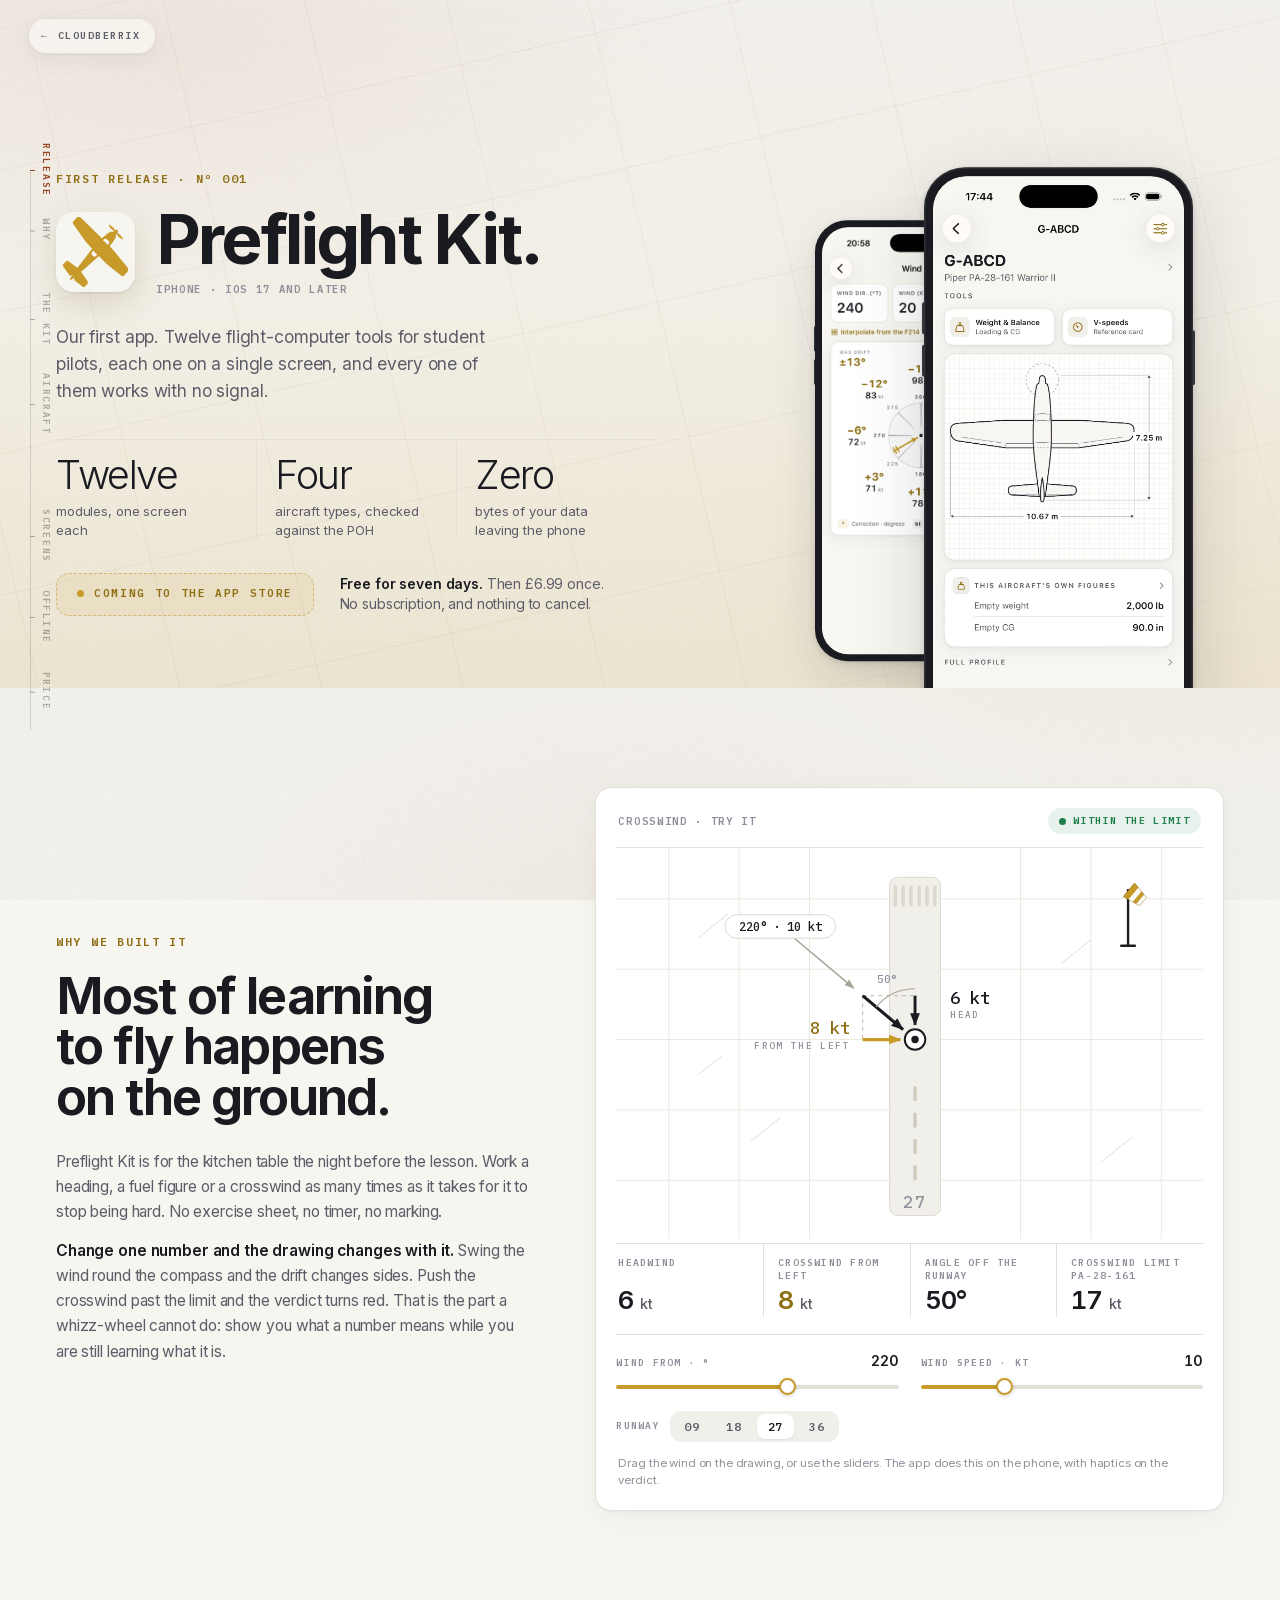
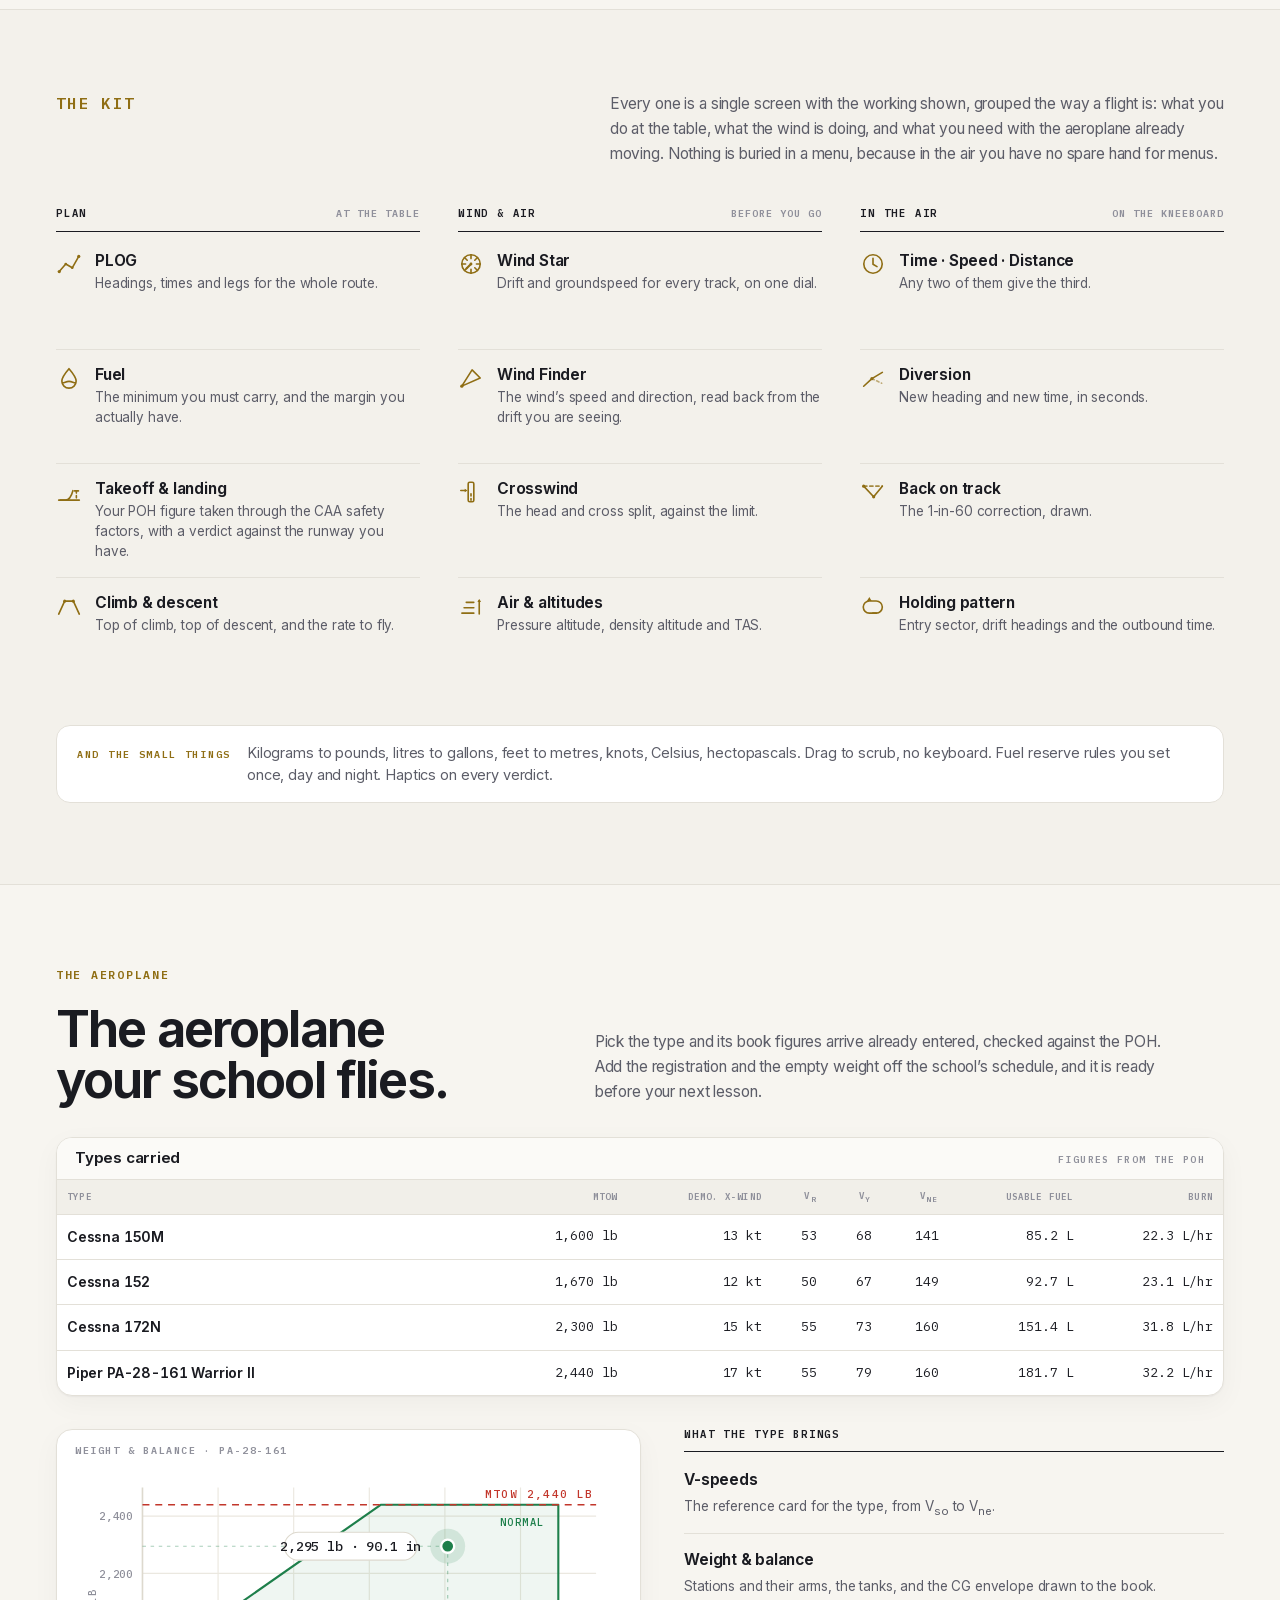
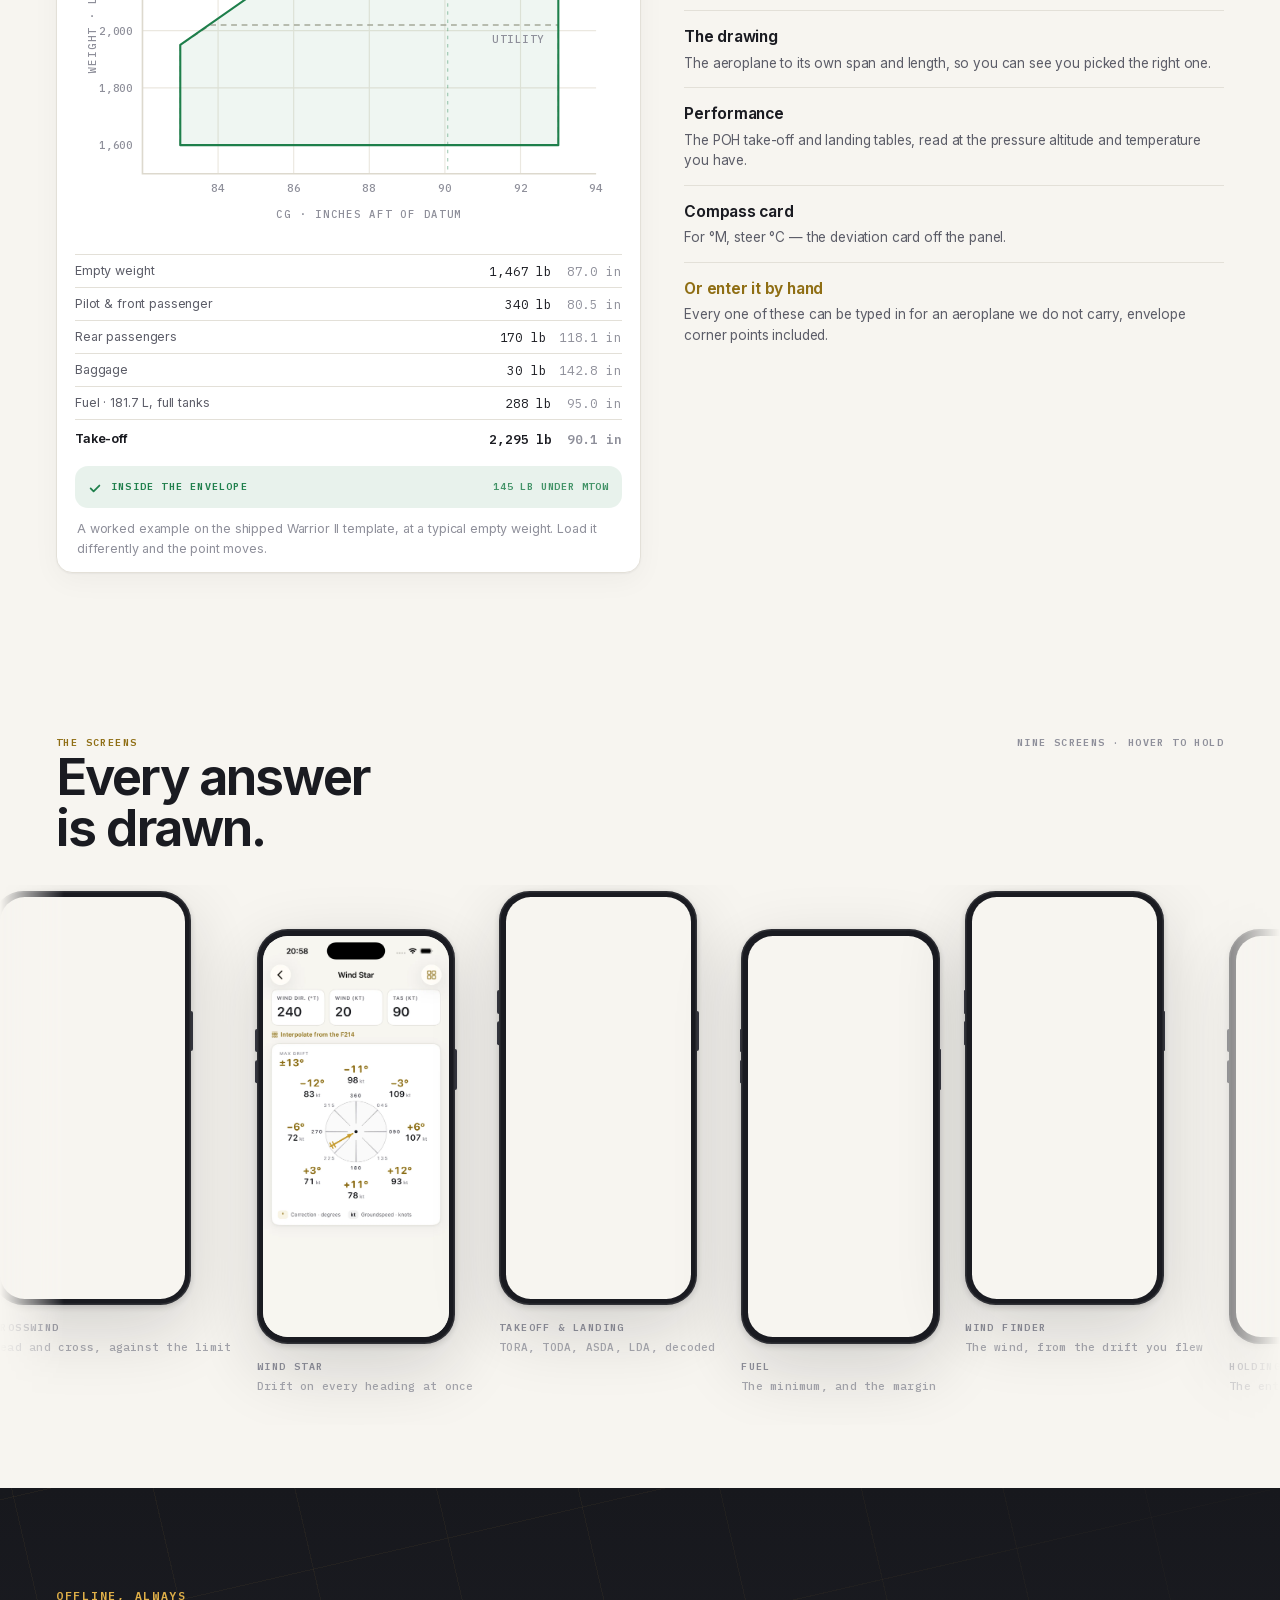
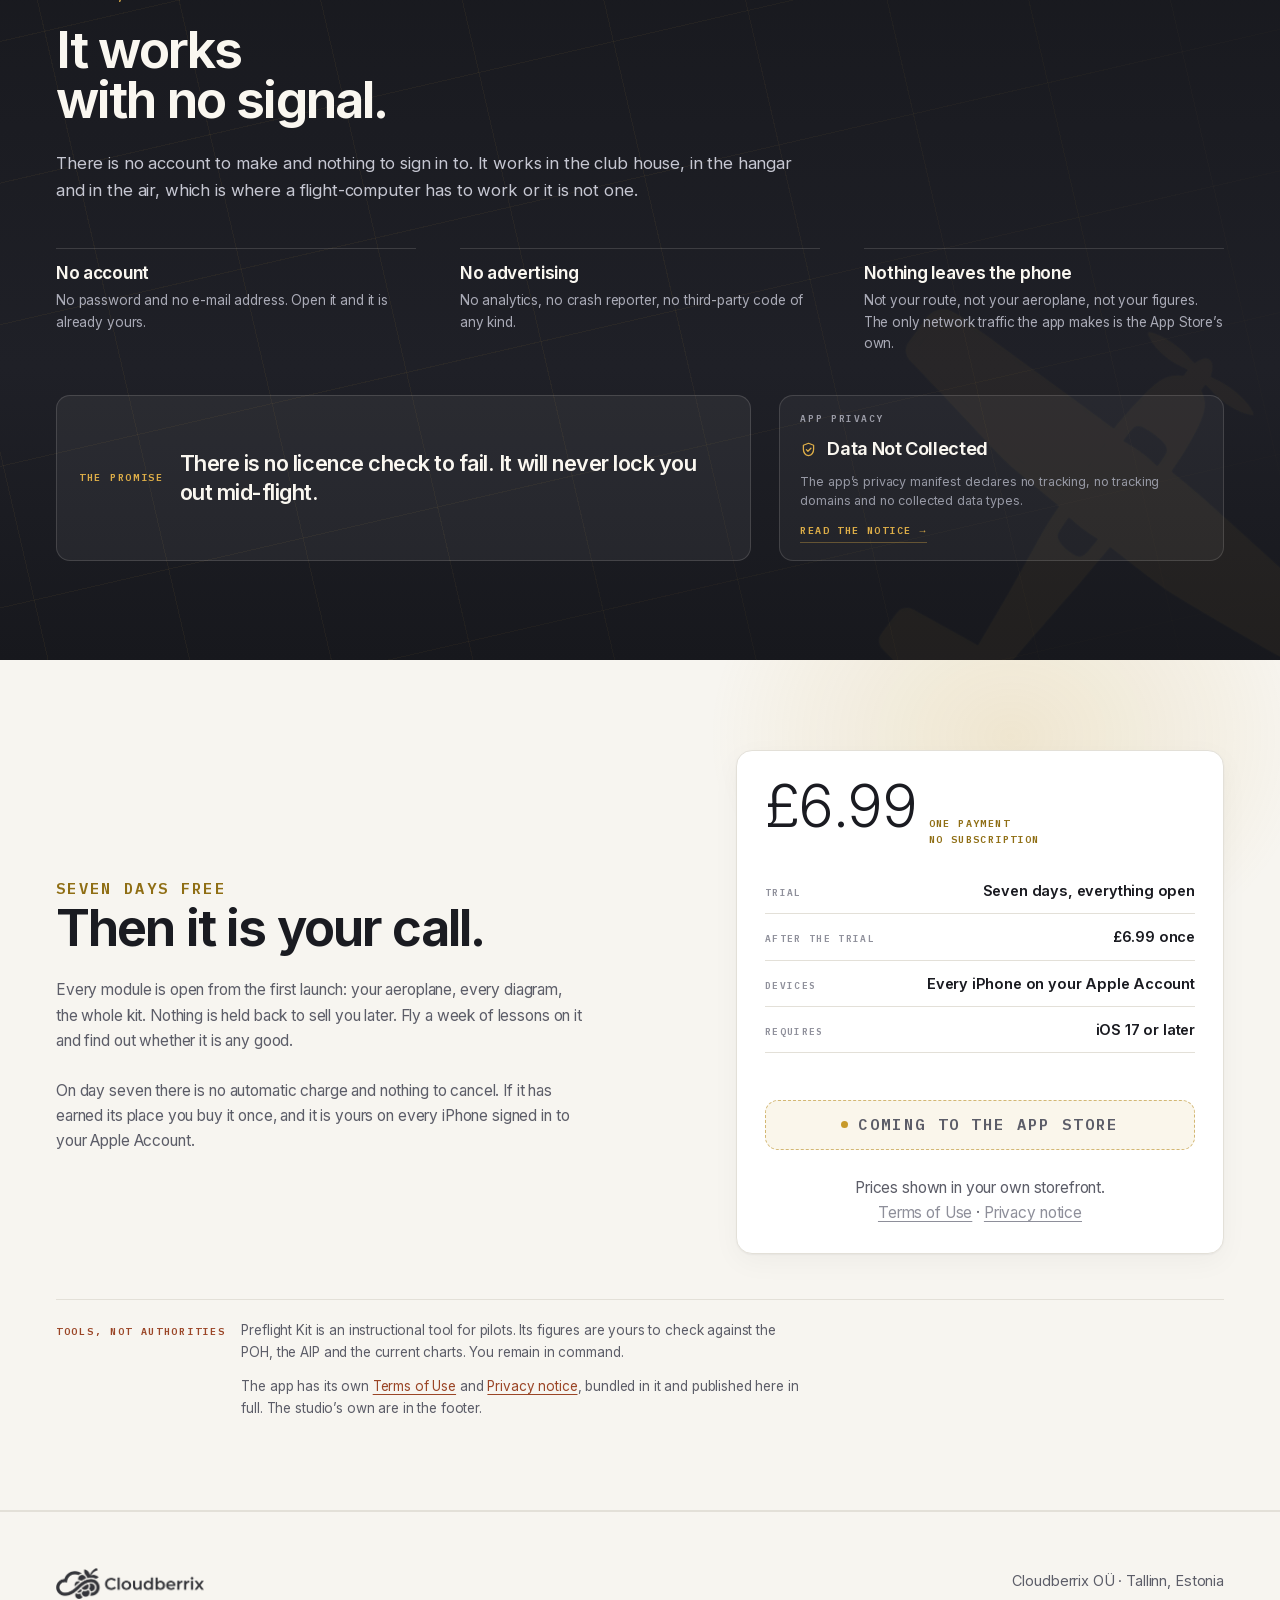
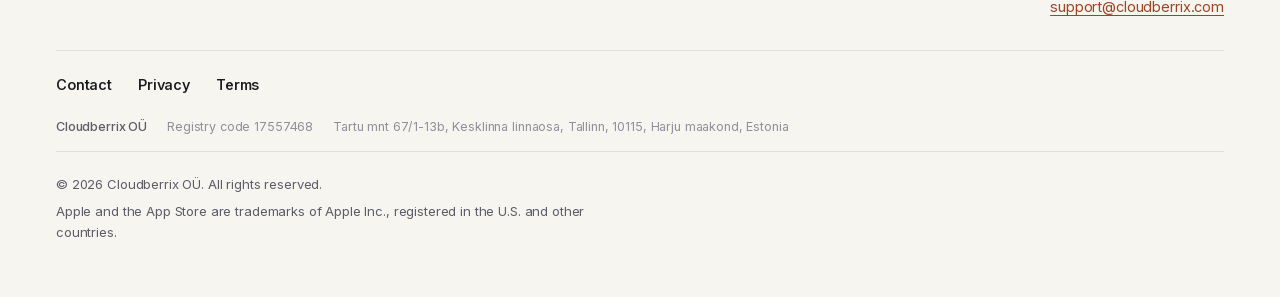
==== preflight/index.html @ 9b5509f8 "Announce Preflight Kit: its own page, and a row in the ledger The first release ends the "no product" ====
<!doctype html>
<html lang="en">
<head>
<meta charset="utf-8">
<meta name="viewport" content="width=device-width, initial-scale=1">
<title>Preflight Kit — a flight computer for student pilots · Cloudberrix</title>
<meta name="description" content="Twelve flight-computer tools for student pilots, on iPhone. Weight and balance, crosswind, fuel, wind and the whole kit — every one on a single screen, and all of them work with no signal.">
<meta name="color-scheme" content="light">
<meta name="theme-color" content="#F7F5F0">
<link rel="canonical" href="https://cloudberrix.com/preflight/">
<meta property="og:title" content="Preflight Kit — a flight computer for student pilots">
<meta property="og:description" content="Twelve flight-computer tools, each on a single screen, and all of them work with no signal. Free for seven days, then £6.99 once.">
<meta property="og:type" content="website">
<meta property="og:url" content="https://cloudberrix.com/preflight/">
<meta property="og:image" content="https://cloudberrix.com/assets/preflight/og.jpg">
<meta name="twitter:card" content="summary_large_image">
<link rel="icon" type="image/png" sizes="32x32" href="/assets/favicon-32.png">
<link rel="icon" type="image/png" sizes="192x192" href="/assets/favicon-192.png">
<link rel="apple-touch-icon" href="/assets/apple-touch-icon.png">
<link rel="preload" href="/assets/fonts/inter-var-latin.woff2" as="font" type="font/woff2" crossorigin>
<link rel="preload" href="/assets/fonts/ibmplexmono-600-latin.woff2" as="font" type="font/woff2" crossorigin>
<link rel="stylesheet" href="/css/fonts.css">
<link rel="stylesheet" href="/css/site.css">
<link rel="stylesheet" href="/css/preflight.css">
<script>document.documentElement.classList.add('js');</script>
</head>
<body>
<a class="skip-link" href="#main">Skip to content</a>

<!-- The spine, doing on this page what it does on the home page: an index of
     what is here, and where you are in it. The bands are the chapters. -->
<nav class="spine" aria-label="Page index">
  <span class="spine-track"></span>
  <span class="spine-fill"></span>
  <a href="#release" data-for="release">Release</a>
  <a href="#why" data-for="why">Why</a>
  <a href="#kit" data-for="kit">The kit</a>
  <a href="#aircraft" data-for="aircraft">Aircraft</a>
  <a href="#screens" data-for="screens">Screens</a>
  <a href="#offline" data-for="offline">Offline</a>
  <a href="#get" data-for="get">Price</a>
</nav>

<header class="site-head">
  <a class="pf-home" href="/"><i aria-hidden="true">←</i> Cloudberrix</a>
</header>

  <!-- ============================================= PREFLIGHT KIT
       The first release, as its own page. Everything here is the app's
       own material: its palette, its verdict colours, its sectional
       grid, its real captures. Amber has been held back on this site
       since the rebrand for exactly this — it is the release accent,
       and this is the release. -->
  <main id="main" class="pf">

    <!-- ------------------------------------------------- 1 · ANNOUNCE -->
    <div class="pf-band pf-announce" id="release">
      <div class="shell">
        <div class="pf-hero">
          <div class="pf-hero-copy">
            <p class="eyebrow reveal">First release · Nº 001</p>

            <div class="pf-lockup reveal">
              <img class="pf-icon" src="/assets/preflight/icon-512.png"
                   alt="" width="512" height="512" aria-hidden="true">
              <div>
                <h1 id="pf-title" class="pf-title">Preflight&nbsp;Kit.</h1>
                <p class="pf-kicker">iPhone · iOS 17 and later</p>
              </div>
            </div>

            <p class="pf-lede reveal">Our first app. Twelve flight-computer tools for
            student pilots, each one on a single screen, and every one of them
            works with no&nbsp;signal.</p>

            <div class="pf-stats reveal">
              <div class="pf-stat"><b>Twelve</b><span>modules, one screen each</span></div>
              <div class="pf-stat"><b>Four</b><span>aircraft types, checked against the POH</span></div>
              <div class="pf-stat"><b>Zero</b><span>bytes of your data leaving the phone</span></div>
            </div>

            <div class="pf-cta reveal">
              <p class="pf-soon"><i aria-hidden="true"></i> Coming to the App Store</p>
              <p class="pf-price"><b>Free for seven days.</b> Then £6.99 once.
              No subscription, and nothing to&nbsp;cancel.</p>
            </div>
          </div>

          <div class="pf-hero-stage reveal">
            <div class="pf-pair">
            <div class="pf-phone pf-phone-back" aria-hidden="true">
              <div class="phone">
                <div class="phone-screen">
                  <img src="/assets/preflight/screen-windstar.webp" alt=""
                       width="940" height="2044" loading="lazy" decoding="async">
                </div>
              </div>
            </div>
            <div class="pf-phone is-lead">
              <div class="phone">
                <div class="phone-screen">
                  <img src="/assets/preflight/screen-aircraft.webp"
                       alt="Preflight Kit showing a Piper PA-28-161 Warrior II: its tools, and the aeroplane drawn to its own span and length."
                       width="940" height="2044" fetchpriority="high" decoding="async">
                </div>
              </div>
            </div>
            </div>
          </div>
        </div>
      </div>
    </div>

    <!-- ------------------------------------------------- 2 · THE STATEMENT -->
    <div class="pf-band pf-thesis" id="why">
      <div class="shell">
        <div class="pf-split">
          <div>
            <p class="eyebrow reveal">Why we built it</p>
            <h2 class="pf-h2 reveal">Most of learning to fly happens on the&nbsp;ground.</h2>
            <div class="pf-body reveal">
              <p>Preflight Kit is for the kitchen table the night before the lesson.
              Work a heading, a fuel figure or a crosswind as many times as it takes
              for it to stop being hard. No exercise sheet, no timer, no marking.</p>
              <p><b>Change one number and the drawing changes with it.</b> Swing the
              wind round the compass and the drift changes sides. Push the crosswind
              past the limit and the verdict turns red. That is the part a whizz-wheel
              cannot do: show you what a number means while you are still learning
              what it&nbsp;is.</p>
            </div>
          </div>

          <!-- The demonstration is the argument. This is the app's Crosswind
               module rebuilt on the web, same maths, same components, same
               verdict colours. -->
          <div class="pf-demo reveal" id="pfDemo">
            <div class="pf-demo-head">
              <h3>Crosswind · try it</h3>
              <span class="pf-chip is-ok" id="pfVerdict"><i></i><span>Within the limit</span></span>
            </div>

            <svg class="pf-plot" id="pfPlot" viewBox="0 0 600 400"
                 role="img" aria-labelledby="pfPlotTitle" aria-describedby="pfPlotDesc">
              <title id="pfPlotTitle">Wind on the runway, split into headwind and crosswind</title>
              <desc id="pfPlotDesc">A runway seen from above with the wind drawn on to it, decomposed into a component along the runway and a component across it.</desc>
              <defs>
                <marker id="pfmInk" viewBox="0 0 14 11" refX="13" refY="5.5" markerUnits="userSpaceOnUse" markerWidth="13" markerHeight="10" orient="auto"><path d="M0 0 14 5.5 0 11Z" fill="#1A1B21"/></marker>
                <marker id="pfmAmber" viewBox="0 0 14 11" refX="13" refY="5.5" markerUnits="userSpaceOnUse" markerWidth="13" markerHeight="10" orient="auto"><path d="M0 0 14 5.5 0 11Z" fill="#C79A2A"/></marker>
                <marker id="pfmFaint" viewBox="0 0 12 9" refX="11" refY="4.5" markerUnits="userSpaceOnUse" markerWidth="10" markerHeight="8" orient="auto"><path d="M0 0 12 4.5 0 9Z" fill="#A9A497"/></marker>
              </defs>

              <!-- the ground: the app's chart grid, off-square -->
              <g stroke="#EBE8E0" stroke-width="1">
                <path d="M0 52h600M0 124h600M0 196h600M0 268h600M0 340h600"/>
                <path d="M54 0v400M126 0v400M198 0v400M414 0v400M486 0v400M558 0v400"/>
              </g>
              <g stroke="#E3E0D8" stroke-width="1.2" stroke-linecap="round" opacity=".75">
                <path d="M84 92l30-24M138 300l30-24M456 118l30-24M498 320l30-24M84 232l24-19"/>
              </g>

              <!-- the runway -->
              <rect x="280" y="30" width="52" height="346" rx="8" fill="#F1EFE9" stroke="#DDD9CE"/>
              <g fill="#DDD9CE">
                <rect x="284" y="38" width="3.6" height="22" rx="1.4"/>
                <rect x="292" y="38" width="3.6" height="22" rx="1.4"/>
                <rect x="300" y="38" width="3.6" height="22" rx="1.4"/>
                <rect x="308.4" y="38" width="3.6" height="22" rx="1.4"/>
                <rect x="316.4" y="38" width="3.6" height="22" rx="1.4"/>
                <rect x="324.4" y="38" width="3.6" height="22" rx="1.4"/>
              </g>
              <path d="M306 244v104" stroke="#CFCABC" stroke-width="3.4" stroke-dasharray="15 12"/>
              <text id="pfRwyNum" x="306" y="368" text-anchor="middle" font-size="17"
                    letter-spacing="2.4" fill="#8E8F9A">27</text>

              <!-- the wind, and its two components -->
              <path id="pfRay" d="" stroke="#A9A497" stroke-width="1.6" fill="none" marker-end="url(#pfmFaint)"/>
              <path id="pfBox" d="" stroke="#B9B5A8" stroke-width="1" stroke-dasharray="4 4" fill="none"/>
              <path id="pfWind" d="" stroke="#1A1B21" stroke-width="3.2" fill="none" marker-end="url(#pfmInk)"/>
              <path id="pfArc" d="" stroke="#A9A497" stroke-width="1.2" fill="none"/>
              <text id="pfArcLab" x="0" y="0" text-anchor="middle" font-size="11.5" fill="#8E8F9A"></text>
              <path id="pfHead" d="" stroke="#1A1B21" stroke-width="3" fill="none" marker-end="url(#pfmInk)"/>
              <path id="pfCross" d="" stroke="#C79A2A" stroke-width="3.4" fill="none" marker-end="url(#pfmAmber)"/>

              <!-- the touchdown point -->
              <circle cx="306" cy="196" r="10.5" fill="#FFFFFF" stroke="#1A1B21" stroke-width="2"/>
              <circle cx="306" cy="196" r="3.8" fill="#1A1B21"/>

              <!-- labels -->
              <g id="pfPill"><rect x="0" y="0" width="0" height="24" rx="12" fill="#FFFFFF" stroke="#DDD9CE"/><text x="0" y="0" text-anchor="middle" font-size="12.5" fill="#1A1B21"></text></g>
              <g id="pfHeadLab"><text class="v" x="0" y="0" font-size="17.5" font-weight="600" fill="#1A1B21"></text><text class="k" x="0" y="0" font-size="9.5" letter-spacing="1.4" fill="#8E8F9A"></text></g>
              <g id="pfCrossLab"><text class="v" x="0" y="0" font-size="17.5" font-weight="600" fill="#8F6E14"></text><text class="k" x="0" y="0" font-size="9.5" letter-spacing="1.4" fill="#8E8F9A"></text></g>

              <!-- the windsock, which is the only honest instrument on a small field -->
              <g id="pfSock" transform="translate(524,42)">
                <path d="M0 0v58" stroke="#1A1B21" stroke-width="2.4"/>
                <path d="M-7 58h14" stroke="#1A1B21" stroke-width="2.4" stroke-linecap="round"/>
                <g id="pfSockBody">
                  <path d="M2-9 34-5.4 34 5.4 2 9Z" fill="#C79A2A" stroke="#8F6E14" stroke-width=".8" stroke-linejoin="round"/>
                  <path d="M12.4-7.7 20.6-6.8 20.6 6.8 12.4 7.7Z" fill="#FBFAF7"/>
                  <path d="M27.6-6.1 34-5.4 34 5.4 27.6 6.1Z" fill="#FBFAF7"/>
                </g>
              </g>
            </svg>

            <dl class="pf-read">
              <div id="pfCellHead"><dt id="pfHeadKey">Headwind</dt><dd><span id="pfHeadVal">6</span> <small>kt</small></dd></div>
              <div class="is-amber" id="pfCellCross"><dt id="pfCrossKey">Crosswind from left</dt><dd><span id="pfCrossVal">8</span> <small>kt</small></dd></div>
              <div><dt>Angle off the runway</dt><dd><span id="pfAngVal">50</span>°</dd></div>
              <div><dt>Crosswind limit<br>PA-28-161</dt><dd>17 <small>kt</small></dd></div>
            </dl>

            <div class="pf-ctrls">
              <div class="pf-ctrl">
                <label for="pfDir">Wind from · °<b id="pfDirOut">220</b></label>
                <input class="pf-range" id="pfDir" type="range" min="0" max="359" step="1" value="220">
              </div>
              <div class="pf-ctrl">
                <label for="pfSpd">Wind speed · kt<b id="pfSpdOut">10</b></label>
                <input class="pf-range" id="pfSpd" type="range" min="0" max="35" step="1" value="10">
              </div>
              <div class="pf-rwy">
                <span>Runway</span>
                <div class="pf-seg" id="pfSeg" role="group" aria-label="Runway in use">
                  <button type="button" data-rwy="9" aria-pressed="false">09</button>
                  <button type="button" data-rwy="18" aria-pressed="false">18</button>
                  <button type="button" data-rwy="27" aria-pressed="true">27</button>
                  <button type="button" data-rwy="36" aria-pressed="false">36</button>
                </div>
              </div>
            </div>
            <p class="pf-demo-foot">Drag the wind on the drawing, or use the sliders.
            The app does this on the phone, with haptics on the verdict.</p>
          </div>
        </div>
      </div>
    </div>

    <!-- ------------------------------------------------- 3 · THE KIT -->
    <div class="pf-band pf-kit" id="kit">
      <div class="shell">
        <div class="pf-kit-head">
          <div>
            <p class="eyebrow reveal">The kit</p>
            <h2 class="pf-h2 reveal">Twelve modules.</h2>
          </div>
          <p class="reveal">Every one is a single screen with the working shown, grouped
          the way a flight is: what you do at the table, what the wind is doing, and
          what you need with the aeroplane already moving. Nothing is buried in a menu,
          because in the air you have no spare hand for&nbsp;menus.</p>
        </div>

        <div class="pf-groups">
          <div class="pf-group reveal">
            <h3>Plan <em>at the table</em></h3>
            <div class="pf-mod">
              <svg viewBox="0 0 24 24" fill="none" stroke="currentColor" stroke-width="1.5" stroke-linecap="round" stroke-linejoin="round" aria-hidden="true"><polyline points="3,19 9,12 15,15.5 21,5"/><circle cx="3" cy="19" r="1.5" fill="currentColor" stroke="none"/><circle cx="9" cy="12" r="1.2" fill="currentColor" stroke="none"/><circle cx="15" cy="15.5" r="1.2" fill="currentColor" stroke="none"/><circle cx="21" cy="5" r="1.5" fill="currentColor" stroke="none"/></svg>
              <div><b>PLOG</b><span>Headings, times and legs for the whole route.</span></div>
            </div>
            <div class="pf-mod">
              <svg viewBox="0 0 24 24" fill="none" stroke="currentColor" stroke-width="1.5" stroke-linecap="round" stroke-linejoin="round" aria-hidden="true"><path d="M12 3.4S5.4 11 5.4 14.8a6.6 6.6 0 0 0 13.2 0C18.6 11 12 3.4 12 3.4Z"/><path d="M6 16.4c2.4 0 2.8-1.3 6-1.3s3.6 1.3 6 1.3"/></svg>
              <div><b>Fuel</b><span>The minimum you must carry, and the margin you actually have.</span></div>
            </div>
            <div class="pf-mod">
              <svg viewBox="0 0 24 24" fill="none" stroke="currentColor" stroke-width="1.5" stroke-linecap="round" stroke-linejoin="round" aria-hidden="true"><path d="M2.5 19.5h19"/><path d="M4 19.5h4.6c3.6 0 5.6-3.4 7-8.7"/><path d="M18.8 11v8.5" stroke-dasharray="2 2.4"/><path d="M17.1 11h3.6"/></svg>
              <div><b>Takeoff &amp; landing</b><span>Your POH figure taken through the CAA safety factors, with a verdict against the runway you have.</span></div>
            </div>
            <div class="pf-mod">
              <svg viewBox="0 0 24 24" fill="none" stroke="currentColor" stroke-width="1.5" stroke-linecap="round" stroke-linejoin="round" aria-hidden="true"><path d="M2.5 19.5 8 7.5h8l5.5 12"/><circle cx="8" cy="7.5" r="1.4" fill="currentColor" stroke="none"/><circle cx="16" cy="7.5" r="1.4" fill="currentColor" stroke="none"/></svg>
              <div><b>Climb &amp; descent</b><span>Top of climb, top of descent, and the rate to fly.</span></div>
            </div>
          </div>

          <div class="pf-group reveal">
            <h3>Wind &amp; air <em>before you go</em></h3>
            <div class="pf-mod">
              <svg viewBox="0 0 24 24" fill="none" stroke="currentColor" stroke-width="1.5" stroke-linecap="round" stroke-linejoin="round" aria-hidden="true"><circle cx="12" cy="12" r="8.5"/><path d="M12 7V3.5M15.5 8.5 18 6M17 12h3.5M15.5 15.5 18 18M12 17v3.5M8.5 15.5 6 18M7 12H3.5M8.5 8.5 6 6"/><path d="M12 12 7.8 16.2" stroke-width="2"/><circle cx="12" cy="12" r="1.3" fill="currentColor" stroke="none"/></svg>
              <div><b>Wind Star</b><span>Drift and groundspeed for every track, on one dial.</span></div>
            </div>
            <div class="pf-mod">
              <svg viewBox="0 0 24 24" fill="none" stroke="currentColor" stroke-width="1.5" stroke-linecap="round" stroke-linejoin="round" aria-hidden="true"><path d="M3.5 19.5 13 4.5l7.5 7.5Z"/><circle cx="3.5" cy="19.5" r="1.5" fill="currentColor" stroke="none"/></svg>
              <div><b>Wind Finder</b><span>The wind’s speed and direction, read back from the drift you are seeing.</span></div>
            </div>
            <div class="pf-mod">
              <svg viewBox="0 0 24 24" fill="none" stroke="currentColor" stroke-width="1.5" stroke-linecap="round" stroke-linejoin="round" aria-hidden="true"><rect x="9.4" y="3" width="5.2" height="18" rx="1.4"/><path d="M12 13.6v6" stroke-dasharray="2 2.4"/><path d="M2.6 10.6h4.6"/><path d="M6.2 8.9 8.7 10.6 6.2 12.3Z" fill="currentColor" stroke="none"/></svg>
              <div><b>Crosswind</b><span>The head and cross split, against the limit.</span></div>
            </div>
            <div class="pf-mod">
              <svg viewBox="0 0 24 24" fill="none" stroke="currentColor" stroke-width="1.5" stroke-linecap="round" stroke-linejoin="round" aria-hidden="true"><path d="M3.6 18.6h11M5.6 13.6h9M7.6 8.6h7"/><path d="M19.6 19.4V7"/><path d="M17.9 8.4 19.6 5.6 21.3 8.4Z" fill="currentColor" stroke="none"/></svg>
              <div><b>Air &amp; altitudes</b><span>Pressure altitude, density altitude and TAS.</span></div>
            </div>
          </div>

          <div class="pf-group reveal">
            <h3>In the air <em>on the kneeboard</em></h3>
            <div class="pf-mod">
              <svg viewBox="0 0 24 24" fill="none" stroke="currentColor" stroke-width="1.5" stroke-linecap="round" stroke-linejoin="round" aria-hidden="true"><circle cx="12" cy="12" r="8.5"/><path d="M12 6.8v5.4l3.7 2.2"/></svg>
              <div><b>Time · Speed · Distance</b><span>Any two of them give the third.</span></div>
            </div>
            <div class="pf-mod">
              <svg viewBox="0 0 24 24" fill="none" stroke="currentColor" stroke-width="1.5" stroke-linecap="round" stroke-linejoin="round" aria-hidden="true"><path d="M3.4 19.6 11 12.6"/><path d="M11 12.6 20.6 6.8"/><path d="M11 12.6 20 16.8" stroke-dasharray="2.4 2.4" opacity=".55"/><circle cx="11" cy="12.6" r="1.5" fill="currentColor" stroke="none"/></svg>
              <div><b>Diversion</b><span>New heading and new time, in seconds.</span></div>
            </div>
            <div class="pf-mod">
              <svg viewBox="0 0 24 24" fill="none" stroke="currentColor" stroke-width="1.5" stroke-linecap="round" stroke-linejoin="round" aria-hidden="true"><path d="M3.4 6.6h17.2" stroke-dasharray="3 2.6" opacity=".8"/><circle cx="3.4" cy="6.6" r="1.5" fill="currentColor" stroke="none"/><path d="M3.4 6.6 12.6 16.4"/><path d="M12.6 16.4 20.6 6.6"/><circle cx="12.6" cy="16.4" r="1.5" fill="currentColor" stroke="none"/></svg>
              <div><b>Back on track</b><span>The 1-in-60 correction, drawn.</span></div>
            </div>
            <div class="pf-mod">
              <svg viewBox="0 0 24 24" fill="none" stroke="currentColor" stroke-width="1.5" stroke-linecap="round" stroke-linejoin="round" aria-hidden="true"><path d="M8.6 7.4h6.4a5.6 5.6 0 0 1 0 11.2H8.6a5.6 5.6 0 1 1 0-11.2Z"/><path d="M8.6 3.6 10.8 7.4H6.4Z" fill="currentColor" stroke="none"/><path d="M15 18.6h-3.2"/></svg>
              <div><b>Holding pattern</b><span>Entry sector, drift headings and the outbound time.</span></div>
            </div>
          </div>
        </div>

        <div class="pf-kit-foot reveal">
          <b>And the small things</b>
          <p>Kilograms to pounds, litres to gallons, feet to metres, knots, Celsius,
          hectopascals. Drag to scrub, no keyboard. Fuel reserve rules you set once,
          day and night. Haptics on every&nbsp;verdict.</p>
        </div>
      </div>
    </div>

    <!-- ------------------------------------------------- 4 · THE AEROPLANE -->
    <div class="pf-band" id="aircraft">
      <div class="shell">
        <div class="pf-split" style="align-items:end">
          <div>
            <p class="eyebrow reveal">The aeroplane</p>
            <h2 class="pf-h2 reveal">The aeroplane your school&nbsp;flies.</h2>
          </div>
          <div class="pf-body reveal">
            <p>Pick the type and its book figures arrive already entered, checked against
            the POH. Add the registration and the empty weight off the school’s schedule,
            and it is ready before your next&nbsp;lesson.</p>
          </div>
        </div>

        <div class="pf-air-table reveal">
            <div class="pf-table">
              <header>
                <h3>Types carried</h3>
                <span>Figures from the POH</span>
              </header>
              <div class="pf-tw">
                <table>
                  <thead>
                    <tr><th scope="col">Type</th><th scope="col">MTOW</th><th scope="col">Demo. x-wind</th><th scope="col">V<sub>r</sub></th><th scope="col">V<sub>y</sub></th><th scope="col">V<sub>ne</sub></th><th scope="col">Usable fuel</th><th scope="col">Burn</th></tr>
                  </thead>
                  <tbody>
                    <tr><td>Cessna 150M</td><td>1,600 lb</td><td>13 kt</td><td>53</td><td>68</td><td>141</td><td>85.2 L</td><td>22.3 L/hr</td></tr>
                    <tr><td>Cessna 152</td><td>1,670 lb</td><td>12 kt</td><td>50</td><td>67</td><td>149</td><td>92.7 L</td><td>23.1 L/hr</td></tr>
                    <tr><td>Cessna 172N</td><td>2,300 lb</td><td>15 kt</td><td>55</td><td>73</td><td>160</td><td>151.4 L</td><td>31.8 L/hr</td></tr>
                    <tr><td>Piper PA-28-161 Warrior II</td><td>2,440 lb</td><td>17 kt</td><td>55</td><td>79</td><td>160</td><td>181.7 L</td><td>32.2 L/hr</td></tr>
                  </tbody>
                </table>
              </div>
            </div>
        </div>

        <div class="pf-air-grid">
          <!-- the envelope, drawn from the shipped PA-28-161 template -->
          <figure class="pf-env reveal" style="margin:0">
            <h3>Weight &amp; balance · PA-28-161</h3>
            <svg viewBox="0 0 470 330" role="img" aria-label="Centre of gravity envelope for the Piper PA-28-161 Warrior II, with a loaded take-off point of 2,295 pounds at 90.1 inches sitting inside the normal category envelope.">
              <!-- grid -->
              <g stroke="#EBE8E0" stroke-width="1">
                <path d="M123 22V268M188 22V268M253 22V268M318 22V268M383 22V268"/>
                <path d="M58 194.2h390M58 145h390M58 95.8h390M58 46.6h390"/>
              </g>
              <!-- axes -->
              <path d="M58 22V268H448" stroke="#DDD9CE" stroke-width="1.4" fill="none"/>

              <!-- utility, then normal -->
              <path d="M90.5 243.4 90.5 157.3 116.5 140.1 415.5 140.1 415.5 243.4Z"
                    fill="none" stroke="#B0ACA0" stroke-width="1.2" stroke-dasharray="5 4"/>
              <path d="M90.5 243.4 90.5 157.3 262.75 36.8 415.5 36.8 415.5 243.4Z"
                    fill="rgba(30,127,75,.07)" stroke="#1E7F4B" stroke-width="1.8" stroke-linejoin="round"/>

              <!-- MTOW -->
              <path d="M58 36.8h390" stroke="#C2362B" stroke-width="1.2" stroke-dasharray="6 5"/>
              <text x="446" y="31" text-anchor="end" font-size="9.5" letter-spacing="1.2" fill="#C2362B">MTOW 2,440 LB</text>

              <!-- the loaded point -->
              <path d="M320.4 72.4V268M58 72.4H320.4" stroke="#1E7F4B" stroke-width="1" stroke-dasharray="3 4" opacity=".38"/>
              <circle cx="320.4" cy="72.4" r="15" fill="rgba(30,127,75,.14)"/>
              <circle cx="320.4" cy="72.4" r="5.6" fill="#1E7F4B" stroke="#FFFFFF" stroke-width="2"/>
              <g>
                <rect x="180" y="60.4" width="114" height="24" rx="12" fill="#FFFFFF" stroke="#DDD9CE"/>
                <text x="237" y="76.4" text-anchor="middle" font-size="11.5" fill="#1A1B21">2,295 lb · 90.1 in</text>
              </g>

              <!-- category labels -->
              <text x="404" y="55" text-anchor="end" font-size="9" letter-spacing="1.3" fill="#1E7F4B">NORMAL</text>
              <text x="404" y="156" text-anchor="end" font-size="9" letter-spacing="1.3" fill="#8E8F9A">UTILITY</text>

              <!-- scales -->
              <g font-size="9.5" fill="#8E8F9A">
                <text x="50" y="247" text-anchor="end">1,600</text>
                <text x="50" y="197.8" text-anchor="end">1,800</text>
                <text x="50" y="148.6" text-anchor="end">2,000</text>
                <text x="50" y="99.4" text-anchor="end">2,200</text>
                <text x="50" y="50.2" text-anchor="end">2,400</text>
                <text x="123" y="284" text-anchor="middle">84</text>
                <text x="188" y="284" text-anchor="middle">86</text>
                <text x="253" y="284" text-anchor="middle">88</text>
                <text x="318" y="284" text-anchor="middle">90</text>
                <text x="383" y="284" text-anchor="middle">92</text>
                <text x="448" y="284" text-anchor="middle">94</text>
              </g>
              <text x="253" y="306" text-anchor="middle" font-size="9" letter-spacing="1.5" fill="#8E8F9A">CG · INCHES AFT OF DATUM</text>
              <text x="18" y="145" text-anchor="middle" font-size="9" letter-spacing="1.5" fill="#8E8F9A" transform="rotate(-90 18 145)">WEIGHT · LB</text>
            </svg>

            <div class="pf-load">
              <div><span>Empty weight</span><span>1,467 lb</span><span>87.0 in</span></div>
              <div><span>Pilot &amp; front passenger</span><span>340 lb</span><span>80.5 in</span></div>
              <div><span>Rear passengers</span><span>170 lb</span><span>118.1 in</span></div>
              <div><span>Baggage</span><span>30 lb</span><span>142.8 in</span></div>
              <div><span>Fuel · 181.7 L, full tanks</span><span>288 lb</span><span>95.0 in</span></div>
              <div class="pf-total"><span>Take-off</span><span>2,295 lb</span><span>90.1 in</span></div>
            </div>
            <p class="pf-verdict">
              <svg viewBox="0 0 16 16" aria-hidden="true" fill="none" stroke="currentColor" stroke-width="2" stroke-linecap="round" stroke-linejoin="round"><path d="M3 8.4 6.4 11.8 13 5.2"/></svg>
              Inside the envelope <em>145 lb under MTOW</em>
            </p>
            <figcaption class="pf-note" style="margin-top:11px">A worked example on the
            shipped Warrior&nbsp;II template, at a typical empty weight. Load it differently
            and the point moves.</figcaption>
          </figure>

          <div class="pf-brings reveal">
            <h3>What the type brings</h3>
            <dl>
              <div>
                <dt>V-speeds</dt>
                <dd>The reference card for the type, from V<sub>so</sub> to V<sub>ne</sub>.</dd>
              </div>
              <div>
                <dt>Weight &amp; balance</dt>
                <dd>Stations and their arms, the tanks, and the CG envelope drawn to the book.</dd>
              </div>
              <div>
                <dt>The drawing</dt>
                <dd>The aeroplane to its own span and length, so you can see you picked the right one.</dd>
              </div>
              <div>
                <dt>Performance</dt>
                <dd>The POH take-off and landing tables, read at the pressure altitude and temperature you have.</dd>
              </div>
              <div>
                <dt>Compass card</dt>
                <dd>For °M, steer °C — the deviation card off the panel.</dd>
              </div>
              <div class="pf-hand">
                <dt>Or enter it by hand</dt>
                <dd>Every one of these can be typed in for an aeroplane we do not carry, envelope corner points included.</dd>
              </div>
            </dl>
          </div>
        </div>
      </div>
    </div>

    <!-- ------------------------------------------------- 5 · THE SCREENS -->
    <div class="pf-band pf-screens" id="screens">
      <div class="shell">
        <div class="pf-rail-head">
          <div>
            <p class="eyebrow reveal">The screens</p>
            <h2 class="pf-h2 reveal">Every answer is&nbsp;drawn.</h2>
          </div>
          <p class="reveal">Nine screens · hover to hold</p>
        </div>

        <div class="pf-rail reveal" tabindex="0" role="group" aria-label="Screens from Preflight Kit">
          <figure class="pf-shot pf-phone">
            <div class="phone"><div class="phone-screen"><img src="/assets/preflight/screen-crosswind.webp" alt="Crosswind: runway 27, wind 220 at 10 gusting 20, split into 6 knots of headwind and 8 knots of crosswind from the left." width="940" height="2044" loading="lazy" decoding="async"></div></div>
            <figcaption>Crosswind<em>Head and cross, against the limit</em></figcaption>
          </figure>
          <figure class="pf-shot pf-phone is-raised">
            <div class="phone"><div class="phone-screen"><img src="/assets/preflight/screen-windstar.webp" alt="Wind Star: drift and groundspeed for twelve tracks around one dial." width="940" height="2044" loading="lazy" decoding="async"></div></div>
            <figcaption>Wind Star<em>Drift on every heading at once</em></figcaption>
          </figure>
          <figure class="pf-shot pf-phone">
            <div class="phone"><div class="phone-screen"><img src="/assets/preflight/screen-runway.webp" alt="Takeoff and landing: 800 metres required against 1,200 metres available, with the runway declared distances drawn." width="940" height="2044" loading="lazy" decoding="async"></div></div>
            <figcaption>Takeoff &amp; landing<em>TORA, TODA, ASDA, LDA, decoded</em></figcaption>
          </figure>
          <figure class="pf-shot pf-phone is-raised">
            <div class="phone"><div class="phone-screen"><img src="/assets/preflight/screen-fuel.webp" alt="Fuel: minimum fuel required broken into taxi, trip, contingency, alternate and final reserve, with the margin left over." width="940" height="2044" loading="lazy" decoding="async"></div></div>
            <figcaption>Fuel<em>The minimum, and the margin</em></figcaption>
          </figure>
          <figure class="pf-shot pf-phone">
            <div class="phone"><div class="phone-screen"><img src="/assets/preflight/screen-windfinder.webp" alt="Wind Finder: the wind worked back from a heading of 340, a track of 300 and a groundspeed of 95." width="940" height="2044" loading="lazy" decoding="async"></div></div>
            <figcaption>Wind Finder<em>The wind, from the drift you flew</em></figcaption>
          </figure>
          <figure class="pf-shot pf-phone is-raised">
            <div class="phone"><div class="phone-screen"><img src="/assets/preflight/screen-hold.webp" alt="Holding pattern: a teardrop entry drawn on the compass with the entry sectors marked." width="940" height="2044" loading="lazy" decoding="async"></div></div>
            <figcaption>Holding pattern<em>The entry, before you need it</em></figcaption>
          </figure>
          <figure class="pf-shot pf-phone">
            <div class="phone"><div class="phone-screen"><img src="/assets/preflight/screen-aircraft.webp" alt="An aircraft: G-ABCD, a Piper PA-28-161 Warrior II, drawn to its own span and length." width="940" height="2044" loading="lazy" decoding="async"></div></div>
            <figcaption>Your aeroplane<em>Drawn to its own span and length</em></figcaption>
          </figure>
          <figure class="pf-shot pf-phone is-raised">
            <div class="phone"><div class="phone-screen"><img src="/assets/preflight/screen-fleet.webp" alt="The hangar: a list of saved aircraft with registration, type, maximum take-off weight, usable fuel and burn rate." width="940" height="2044" loading="lazy" decoding="async"></div></div>
            <figcaption>The hangar<em>Every aeroplane you fly</em></figcaption>
          </figure>
          <figure class="pf-shot pf-phone">
            <div class="phone"><div class="phone-screen"><img src="/assets/preflight/screen-convert.webp" alt="Convert: litres to US gallons, imperial gallons, kilograms and pounds on parallel scrub scales." width="940" height="2044" loading="lazy" decoding="async"></div></div>
            <figcaption>Convert<em>Drag to scrub, no keyboard</em></figcaption>
          </figure>
        </div>
      </div>
    </div>

    <!-- ------------------------------------------------- 6 · DUSK -->
    <div class="pf-band pf-dusk" id="offline">
      <img class="pf-dusk-mark" src="/assets/preflight/glyph-amber.png"
           alt="" width="640" height="640" aria-hidden="true" loading="lazy">
      <div class="shell">
        <p class="eyebrow reveal">Offline, always</p>
        <h2 class="pf-h2 reveal">It works with no&nbsp;signal.</h2>
        <p class="pf-dusk-lede reveal">There is no account to make and nothing to sign in
        to. It works in the club house, in the hangar and in the air, which is where a
        flight-computer has to work or it is not one.</p>

        <div class="pf-trio reveal">
          <div>
            <h3>No account</h3>
            <p>No password and no e-mail address. Open it and it is already yours.</p>
          </div>
          <div>
            <h3>No advertising</h3>
            <p>No analytics, no crash reporter, no third-party code of any kind.</p>
          </div>
          <div>
            <h3>Nothing leaves the phone</h3>
            <p>Not your route, not your aeroplane, not your figures. The only network
            traffic the app makes is the App Store’s own.</p>
          </div>
        </div>

        <div class="pf-dusk-foot">
          <div class="pf-pledge reveal">
            <b>The promise</b>
            <p>There is no licence check to fail. It will never lock you out mid-flight.</p>
          </div>
          <aside class="pf-label reveal">
            <p class="pf-label-k">App privacy</p>
            <p class="pf-label-v">
              <svg viewBox="0 0 24 24" fill="none" stroke="currentColor" stroke-width="1.8" stroke-linecap="round" stroke-linejoin="round" aria-hidden="true"><path d="M12 3.2 4.8 6v5.5c0 4.4 3 8.2 7.2 9.3 4.2-1.1 7.2-4.9 7.2-9.3V6Z"/><path d="M9 12.2 11.2 14.4 15.4 10.2"/></svg>
              Data Not Collected
            </p>
            <p class="pf-label-d">The app’s privacy manifest declares no tracking, no
            tracking domains and no collected data types.</p>
            <a class="pf-label-go" href="/preflight/privacy/">Read the notice <i aria-hidden="true">→</i></a>
          </aside>
        </div>
      </div>
    </div>

    <!-- ------------------------------------------------- 7 · THE CLOSE -->
    <div class="pf-band pf-close" id="get">
      <div class="shell">
        <div class="pf-close-grid">
          <div>
            <p class="eyebrow reveal">Seven days free</p>
            <h2 class="pf-h2 reveal">Then it is your&nbsp;call.</h2>
            <p class="reveal">Every module is open from the first launch: your aeroplane,
            every diagram, the whole kit. Nothing is held back to sell you later. Fly a
            week of lessons on it and find out whether it is any good.</p>
            <p class="reveal">On day seven there is no automatic charge and nothing to
            cancel. If it has earned its place you buy it once, and it is yours on every
            iPhone signed in to your Apple&nbsp;Account.</p>
          </div>

          <div class="pf-buy reveal">
            <div class="pf-buy-price">
              <b>£6.99</b>
              <span><i>One payment</i><i>No subscription</i></span>
            </div>
            <dl class="pf-buy-rows">
              <div><dt>Trial</dt><dd>Seven days, everything open</dd></div>
              <div><dt>After the trial</dt><dd>£6.99 once</dd></div>
              <div><dt>Devices</dt><dd>Every iPhone on your Apple Account</dd></div>
              <div><dt>Requires</dt><dd>iOS 17 or later</dd></div>
            </dl>
            <p class="pf-soon"><i aria-hidden="true"></i> Coming to the App Store</p>
            <p class="pf-buy-foot">Prices shown in your own storefront.<br>
            <a href="/preflight/terms/">Terms of Use</a> ·
            <a href="/preflight/privacy/">Privacy notice</a></p>
          </div>
        </div>

        <div class="pf-disclaimer reveal">
          <b>Tools, not authorities</b>
          <div>
            <p>Preflight Kit is an instructional tool for pilots. Its figures are yours to
            check against the POH, the AIP and the current charts. You remain in command.</p>
            <p class="pf-docs">The app has its own
            <a href="/preflight/terms/">Terms of Use</a> and
            <a href="/preflight/privacy/">Privacy notice</a>, bundled in it and
            published here in full. The studio’s own are in the&nbsp;footer.</p>
          </div>
        </div>
      </div>
    </div>

  </main>

<footer class="site-foot">
  <div class="shell">
    <div class="foot-row">
      <img class="foot-logo" src="/assets/logo-full-ink.png" alt="Cloudberrix" width="148" height="31">
      <address class="foot-contact">
        Cloudberrix OÜ · Tallinn, Estonia<br>
        <a href="mailto:support@cloudberrix.com">support@cloudberrix.com</a>
      </address>
    </div>
    <div class="foot-links">
      <a href="/#contact">Contact</a>
      <a href="/privacy/">Privacy</a>
      <a href="/terms/">Terms</a>
    </div>
    <p class="imprint">
      <span><b>Cloudberrix OÜ</b></span>
      <span>Registry code 17557468</span>
      <span class="imprint-addr">Tartu mnt 67/1-13b, Kesklinna linnaosa, Tallinn, 10115, Harju maakond, Estonia</span>
    </p>
    <div class="foot-legal">
      <p>© <span id="year">2026</span> Cloudberrix OÜ. All rights reserved.</p>
      <!-- Required once an App Store badge appears on the site — README, step 2. -->
      <p>Apple and the App Store are trademarks of Apple Inc., registered in the U.S. and other countries.</p>
    </div>
  </div>
</footer>

<script src="/js/site.js" defer></script>
<script src="/js/preflight.js" defer></script>
</body>
</html>
---- css/fonts.css ----
/* Self-hosted: Inter variable (display + body) + IBM Plex Mono (utility). */
@font-face {
  font-family: 'Inter';
  font-style: normal;
  font-weight: 100 900;
  font-display: swap;
  src: url('../assets/fonts/inter-var-latin.woff2') format('woff2');
  unicode-range: U+0000-00FF, U+0131, U+0152-0153, U+02BB-02BC, U+02C6, U+02DA, U+02DC, U+0304, U+0308, U+0329, U+2000-206F, U+20AC, U+2122, U+2191, U+2193, U+2212, U+2215, U+FEFF, U+FFFD;
}
@font-face {
  font-family: 'IBM Plex Mono';
  font-style: normal;
  font-weight: 400;
  font-display: swap;
  src: url('../assets/fonts/ibmplexmono-400-cyrillic.woff2') format('woff2');
  unicode-range: U+0301, U+0400-045F, U+0490-0491, U+04B0-04B1, U+2116;
}
@font-face {
  font-family: 'IBM Plex Mono';
  font-style: normal;
  font-weight: 400;
  font-display: swap;
  src: url('../assets/fonts/ibmplexmono-400-latin.woff2') format('woff2');
  unicode-range: U+0000-00FF, U+0131, U+0152-0153, U+02BB-02BC, U+02C6, U+02DA, U+02DC, U+0304, U+0308, U+0329, U+2000-206F, U+20AC, U+2122, U+2191, U+2193, U+2212, U+2215, U+FEFF, U+FFFD;
}
@font-face {
  font-family: 'IBM Plex Mono';
  font-style: normal;
  font-weight: 500;
  font-display: swap;
  src: url('../assets/fonts/ibmplexmono-500-cyrillic.woff2') format('woff2');
  unicode-range: U+0301, U+0400-045F, U+0490-0491, U+04B0-04B1, U+2116;
}
@font-face {
  font-family: 'IBM Plex Mono';
  font-style: normal;
  font-weight: 500;
  font-display: swap;
  src: url('../assets/fonts/ibmplexmono-500-latin.woff2') format('woff2');
  unicode-range: U+0000-00FF, U+0131, U+0152-0153, U+02BB-02BC, U+02C6, U+02DA, U+02DC, U+0304, U+0308, U+0329, U+2000-206F, U+20AC, U+2122, U+2191, U+2193, U+2212, U+2215, U+FEFF, U+FFFD;
}
@font-face {
  font-family: 'IBM Plex Mono';
  font-style: normal;
  font-weight: 600;
  font-display: swap;
  src: url('../assets/fonts/ibmplexmono-600-cyrillic.woff2') format('woff2');
  unicode-range: U+0301, U+0400-045F, U+0490-0491, U+04B0-04B1, U+2116;
}
@font-face {
  font-family: 'IBM Plex Mono';
  font-style: normal;
  font-weight: 600;
  font-display: swap;
  src: url('../assets/fonts/ibmplexmono-600-latin.woff2') format('woff2');
  unicode-range: U+0000-00FF, U+0131, U+0152-0153, U+02BB-02BC, U+02C6, U+02DA, U+02DC, U+0304, U+0308, U+0329, U+2000-206F, U+20AC, U+2122, U+2191, U+2193, U+2212, U+2215, U+FEFF, U+FFFD;
}
---- css/site.css ----
/* ============================================================
   Cloudberrix — "Ante Daylight" web
   Warm paper, ink, two accents: studio copper & first-release amber.
   Light-only by doctrine (our products are daylight-first).
   Hero is a monument that owns the whole first frame: header + hero
   = one viewport, type at full scale, closed by the studio register
   (coordinates · copper→amber rail · entry Nº 001).
   ============================================================ */

:root {
  color-scheme: light;

  /* ground + surfaces */
  --bone: #F7F5F0;
  --recessed: #F1EFE9;
  --sheet: #FFFFFF;
  --sheet-hi: #FBFAF7;
  --hairline: #E3E0D8;

  /* ink */
  --ink: #1A1B21;
  --ink-soft: #5C5D68;
  --ink-faint: #8E8F9A;

  /* company: copper · first release: amber (cloudberries ripen copper → gold) */
  --copper: #BC5A32;
  --copper-deep: #9A4526;
  --copper-wash: rgba(188, 90, 50, 0.065);
  --amber: #C79A2A;
  --amber-deep: #8F6E14;
  --amber-wash: rgba(199, 154, 42, 0.09);

  /* type — SF-style: Inter everywhere, SF Pro itself on Apple devices */
  --font-display: 'Inter', -apple-system, BlinkMacSystemFont, 'SF Pro Display', 'Segoe UI', sans-serif;
  --font-body: 'Inter', -apple-system, BlinkMacSystemFont, 'SF Pro Text', 'Segoe UI', Roboto, 'Helvetica Neue', Arial, sans-serif;
  --font-mono: 'IBM Plex Mono', ui-monospace, 'SF Mono', SFMono-Regular, Menlo, monospace;

  /* shape + elevation (mirrors our apps: 16 / 14 / 13 / pill) */
  --r-card: 16px;
  --r-control: 14px;
  --r-row: 13px;
  --lift: 0 1px 2px rgba(26, 27, 33, 0.05), 0 8px 28px rgba(26, 27, 33, 0.04);
  --lift-hover: 0 2px 4px rgba(26, 27, 33, 0.06), 0 14px 40px rgba(26, 27, 33, 0.07);

  --shell: 1240px;
  --ease-out: cubic-bezier(0.2, 0.7, 0.2, 1);
}

/* ------------------------------------------------ base */
*, *::before, *::after { box-sizing: border-box; }

html { scroll-behavior: smooth; }

body {
  margin: 0;
  background: var(--bone);
  color: var(--ink);
  font-family: var(--font-body);
  font-size: 17px;
  letter-spacing: -0.008em;
  line-height: 1.6;
  -webkit-font-smoothing: antialiased;
  text-rendering: optimizeLegibility;
}

/* ---------- the ground is lit.
   Bone is not flat: a fixed field of copper and amber light sits behind
   every page with a fine grain over it, so scrolling moves content
   through light rather than past it. Both layers are pseudo-elements on
   <body>, so all three pages get them with no extra markup. */
body::before {
  content: '';
  position: fixed;
  inset: 0;
  z-index: -2;
  pointer-events: none;
  background:
    radial-gradient(58% 44% at 14% 6%, rgba(188, 90, 50, 0.085) 0%, rgba(188, 90, 50, 0) 68%),
    radial-gradient(52% 40% at 92% 62%, rgba(199, 154, 42, 0.075) 0%, rgba(199, 154, 42, 0) 70%),
    radial-gradient(46% 38% at 50% 104%, rgba(188, 90, 50, 0.055) 0%, rgba(188, 90, 50, 0) 72%),
    var(--bone);
}
/* paper, not screen */
body::after {
  content: '';
  position: fixed;
  inset: 0;
  z-index: -1;
  pointer-events: none;
  opacity: 0.19;
  background-image: url("[data-uri]");
  background-size: 180px 180px;
}

img, svg, video { display: block; max-width: 100%; height: auto; }
img, svg, video { display: block; max-width: 100%; height: auto; }

a { color: var(--copper-deep); text-decoration-thickness: 1px; text-underline-offset: 3px; }

strong { font-weight: 600; }

:focus-visible {
  outline: 2px solid var(--copper);
  outline-offset: 3px;
  border-radius: 4px;
}

.shell {
  max-width: var(--shell);
  margin-inline: auto;
  padding-inline: clamp(20px, 4vw, 36px);
}

.skip-link {
  position: absolute;
  left: 16px;
  top: -48px;
  z-index: 100;
  background: var(--ink);
  color: #fff;
  padding: 10px 16px;
  border-radius: 999px;
  font-size: 14px;
  text-decoration: none;
  transition: top 0.2s var(--ease-out);
}
.skip-link:focus-visible { top: 12px; }

/* ------------------------------------------------ type voices */
h1, h2, h3 {
  font-family: var(--font-display);
  font-weight: 650;
  line-height: 1.08;
  letter-spacing: -0.022em;
  margin: 0;
  text-wrap: balance;
}

.eyebrow {
  font-family: var(--font-mono);
  font-weight: 600;
  font-size: 11.5px;
  letter-spacing: 0.15em;
  text-transform: uppercase;
  color: var(--ink-soft);
  margin: 0 0 18px;
}

/* ------------------------------------------------ header */
.site-head {
  position: sticky;
  top: 0;
  z-index: 50;
  background: color-mix(in srgb, var(--bone) 72%, transparent);
  -webkit-backdrop-filter: saturate(1.4) blur(14px);
  backdrop-filter: saturate(1.4) blur(14px);
  border-bottom: 1px solid transparent;
  transition: box-shadow 0.3s var(--ease-out), border-color 0.3s var(--ease-out);
}
.site-head.is-scrolled {
  border-bottom-color: var(--hairline);
  box-shadow: 0 6px 30px rgba(26, 27, 33, 0.04);
}

.head-row {
  display: flex;
  align-items: center;
  justify-content: space-between;
  gap: 28px;
  height: 64px;
}
.head-logo { flex: none; display: inline-flex; align-items: center; }
.head-logo img { width: 164px; height: auto; }

.head-nav { display: flex; gap: clamp(18px, 3vw, 34px); }
.head-nav a {
  font-family: var(--font-display);
  font-weight: 560;
  font-size: 15px;
  letter-spacing: -0.01em;
  white-space: nowrap;
  color: var(--ink);
  text-decoration: none;
  padding: 6px 2px;
  border-bottom: 2px solid transparent;
  transition: color 0.2s, border-color 0.2s;
}
.head-nav a:hover { color: var(--copper-deep); border-bottom-color: var(--copper); }

/* ------------------------------------------------ hero — the statement */
/* The monument stands off centre. The eye enters top-left at the eyebrow,
   falls down the headline, and lands bottom-right on the sentence — a
   diagonal, not a stack. Header (64px) + hero still own the first frame
   exactly, so nothing of the next chapter shows before a scroll. */
.hero {
  position: relative;
  overflow: hidden;
  display: flex;
  flex-direction: column;
  min-height: calc(100vh - 64px);   /* fallback for pre-svh engines */
  min-height: calc(100svh - 64px);
}

/* (width:100% because .shell's auto margins beat flex `stretch`
   and would collapse it to content width.) */
.hero .shell { position: relative; z-index: 1; width: 100%; }

.hero-stack {
  flex: 1;
  display: grid;
  grid-template-columns: minmax(0, 1fr) minmax(0, 0.72fr);
  grid-template-rows: auto auto;
  align-content: center;
  column-gap: clamp(24px, 4vw, 64px);
  text-align: left;
  padding-block: clamp(40px, 6vh, 96px) clamp(28px, 4vh, 56px);
}
.hero-stack .eyebrow {
  grid-column: 1 / -1;
  color: var(--copper-deep);
  font-size: clamp(11.5px, 0.85vw, 13.5px);
  margin-bottom: clamp(18px, 2.6vh, 30px);
}

/* sized to fill the stage at every width — a monument, not a laptop layout */
.hero-title {
  grid-column: 1 / -1;
  font-size: clamp(2.9rem, 8.6vw, 8.2rem);
  font-weight: 690;
  letter-spacing: -0.042em;
  line-height: 0.94;
  max-width: 13ch;
  margin: 0;
}

/* the sentence lands under the headline's right shoulder */
.hero-lede {
  grid-column: 2 / -1;
  justify-self: end;
  max-width: 24em;
  margin: clamp(26px, 4vh, 52px) 0 0;
  font-size: clamp(1.02rem, 1.35vw, 1.28rem);
  line-height: 1.5;
  color: var(--ink-soft);
  text-wrap: pretty;
}

/* the mark at watermark scale, bleeding off the right edge and turning
   slowly the whole way down the page (site.js drives the rotation) */
.hero-mark {
  position: absolute;
  right: -13vw;
  top: 50%;
  width: min(62vw, 860px);
  height: auto;
  opacity: 0.055;
  transform: translateY(-50%);
  transform-origin: 50% 50%;
  pointer-events: none;
  z-index: 0;
}

/* ---------- the register that closes the first frame.
   The rail runs studio copper into first-release amber. It also does
   the peeking chapter's old job: it says there is more below. */
.hero-base {
  position: relative;
  display: flex;
  align-items: baseline;
  justify-content: space-between;
  padding-top: 18px;
  margin-bottom: clamp(22px, 3.5vh, 36px);
}
.hero-base::before {
  content: '';
  position: absolute;
  top: 0;
  left: 0;
  right: 0;
  height: 2px;
  border-radius: 999px;
  background: linear-gradient(90deg, var(--copper) 0%, var(--amber) 100%);
}
.hero-coord {
  font-family: var(--font-mono);
  font-weight: 600;
  font-size: 11.5px;
  letter-spacing: 0.14em;
  text-transform: uppercase;
  white-space: nowrap;
  color: var(--ink-faint);
}
/* the one affordance the opening frame was missing: a way down */
.hero-down {
  display: inline-flex;
  align-items: center;
  gap: 9px;
  font-family: var(--font-mono);
  font-weight: 600;
  font-size: 10.5px;
  letter-spacing: 0.16em;
  text-transform: uppercase;
  white-space: nowrap;
  color: var(--ink-faint);
  text-decoration: none;
  transition: color 0.25s var(--ease-out);
}
.hero-down:hover { color: var(--copper-deep); }
.hero-down span { display: inline-block; animation: nudge 2.4s var(--ease-out) infinite; }
@keyframes nudge {
  0%, 62%, 100% { transform: translateY(0); opacity: 0.75; }
  78% { transform: translateY(4px); opacity: 1; }
}

/* ---------- products: the ledger and the stage */
/* No product is named and none is shown. Words left, picture right — and
   the picture runs off the right edge of the page rather than floating in
   the middle of a void. The crop is the point: there is more software
   than fits in the frame. */
.product { overflow: hidden; }
.product-head {
  display: grid;
  grid-template-columns: minmax(0, 0.84fr) minmax(0, 1.16fr);
  gap: clamp(32px, 5vw, 84px);
  align-items: center;
}
.product-head h2 {
  font-size: clamp(2.3rem, 5.2vw, 4.3rem);
  line-height: 0.98;
  letter-spacing: -0.035em;
  max-width: 8ch;
}
.product-ledger {
  margin: clamp(26px, 3.6vh, 40px) 0 0;
  border-top: 1px solid var(--hairline);
}
.ledger-row {
  display: grid;
  grid-template-columns: 8em minmax(0, 1fr);
  gap: 16px;
  align-items: baseline;
  padding: 17px 0;
  border-bottom: 1px solid var(--hairline);
}
.ledger-row dt {
  font-family: var(--font-display);
  font-weight: 640;
  font-size: 1.06rem;
  letter-spacing: -0.012em;
  color: var(--ink);
}
.ledger-row dd {
  margin: 0;
  font-size: 15.5px;
  line-height: 1.5;
  color: var(--ink-soft);
}

/* ---------- the first release, entered in the ledger it belongs to.
   A row, not a banner: the ledger above still says what kinds of software
   the studio builds, and this says what it has shipped. Amber, because on
   this site amber is the release accent and nothing else uses it. */
.release {
  position: relative;
  display: grid;
  grid-template-columns: auto minmax(0, 1fr);
  align-items: center;
  gap: clamp(12px, 1.3vw, 17px);
  margin-top: 20px;
  padding: 14px 17px 15px 15px;
  border: 1px solid var(--hairline);
  border-radius: var(--r-card);
  background: var(--sheet);
  box-shadow: var(--lift);
  text-decoration: none;
  color: inherit;
  overflow: hidden;
  transition: border-color 0.25s var(--ease-out),
              box-shadow 0.25s var(--ease-out),
              transform 0.25s var(--ease-out);
}
/* the studio rail, drawn down the edge as the row is reached for */
.release::before {
  content: '';
  position: absolute;
  left: 0;
  top: 0;
  bottom: 0;
  width: 3px;
  background: linear-gradient(180deg, var(--copper) 0%, var(--amber) 100%);
  transform: scaleY(0);
  transform-origin: 50% 0;
  transition: transform 0.4s var(--ease-out);
}
.release:hover,
.release:focus-visible {
  border-color: color-mix(in srgb, var(--amber) 52%, var(--hairline));
  box-shadow: var(--lift-hover);
  transform: translateY(-1px);
}
.release:hover::before,
.release:focus-visible::before { transform: scaleY(1); }

.release-icon {
  width: clamp(42px, 4vw, 50px);
  height: auto;
  border-radius: 22.4%;
  box-shadow:
    0 1px 2px rgba(26, 27, 33, 0.10),
    inset 0 0 0 1px rgba(26, 27, 33, 0.06);
}
.release-body { display: block; min-width: 0; }
.release-eyebrow {
  display: block;
  font-family: var(--font-mono);
  font-weight: 600;
  font-size: 9.5px;
  letter-spacing: 0.16em;
  text-transform: uppercase;
  color: var(--amber-deep);
}
.release-name {
  display: flex;
  align-items: baseline;
  justify-content: space-between;
  gap: 12px;
  margin-top: 3px;
  font-family: var(--font-display);
  font-weight: 640;
  font-size: 1.06rem;
  letter-spacing: -0.014em;
  color: var(--ink);
}
.release-name i {
  font-style: normal;
  font-size: 15px;
  color: var(--ink-faint);
  transition: transform 0.25s var(--ease-out), color 0.25s var(--ease-out);
}
.release:hover .release-name i,
.release:focus-visible .release-name i { transform: translateX(3px); color: var(--copper-deep); }
.release-sub {
  display: block;
  margin-top: 2px;
  font-size: 13.5px;
  line-height: 1.45;
  color: var(--ink-soft);
}

/* ---------- the stage: three kinds of screen in one picture.
   --sw is the stage's own measured width (site.js writes it), so every
   frame is a fraction of the stage and the composition scales as one
   picture. The three read as a diagonal — laptop grounded at the left,
   phone rising through the middle, browser floating clear at the top
   right. They overlap only where overlap means depth, never where it
   would hide what a screen is showing.

   The column's right edge is pulled onto the viewport edge at every
   width, so the browser's crop is a constant property of the
   composition rather than an accident of the window. */
.stage-col {
  margin-right: calc(-1 * ((100vw - min(1240px, 100vw)) / 2 + clamp(20px, 4vw, 36px)));
}
.product-stage {
  position: relative;
  margin-top: clamp(12px, 2vh, 26px);
  aspect-ratio: 1.25;
  /* fallback until site.js measures; keeps the frames sane without JS */
  --sw: min(700px, 58vw);
}
/* the horizon the laptop stands on */
.product-stage::before {
  content: '';
  position: absolute;
  left: 0;
  right: 0;
  bottom: 0;
  height: 1px;
  background: var(--hairline);
}
/* one wash of studio copper behind the climb — amber stays reserved for
   first-release accents, and nothing on this stage is a release */
.product-stage::after {
  content: '';
  position: absolute;
  z-index: 0;
  left: 4%;
  top: -4%;
  width: 86%;
  aspect-ratio: 1.45;
  background: radial-gradient(closest-side, rgba(188, 90, 50, 0.13) 0%, rgba(188, 90, 50, 0.065) 46%, rgba(188, 90, 50, 0) 74%);
  pointer-events: none;
  transform: translateY(var(--wy, 0px));
}

.stage-fig { position: absolute; margin: 0; }
.fig-desktop { left: 0; bottom: 0; z-index: 1; }
.fig-mobile { left: 44%; bottom: 0; z-index: 3; }
.fig-web { left: 68%; top: 3%; z-index: 2; }
.fig-mobile .phone { --phone-w: calc(var(--sw) * 0.26); }

/* captions hang under their frames like annotations */
.stage-cap {
  position: absolute;
  top: calc(100% + 12px);
  left: 50%;
  transform: translateX(-50%);
  margin: 0;
  font-family: var(--font-mono);
  font-weight: 600;
  font-size: 11px;
  letter-spacing: 0.14em;
  text-transform: uppercase;
  white-space: nowrap;
  color: var(--ink-faint);
}
/* ---------- the hand-built device frame */
/* True iPhone proportions: 9:19.5 screen, even bezels, side buttons.
   Every interior metric scales with the frame: --p is one "design pixel"
   (the 304px-wide reference frame = 1.0), so the screen reads identically
   at whatever size the stage sets — no fixed-px content rattling inside
   a larger frame. */
.phone {
  --phone-w: min(304px, 78vw);
  --p: calc(var(--phone-w) / 304);
  position: relative;
  width: var(--phone-w);
  background: var(--ink);
  border-radius: 15.5%  / 7.15%;
  padding: calc(var(--p) * 10);
  box-shadow:
    0 2px 6px rgba(26, 27, 33, 0.18),
    0 24px 70px rgba(26, 27, 33, 0.16),
    inset 0 0 0 1.5px rgba(255, 255, 255, 0.09);
}
/* power (right) */
.phone::before {
  content: '';
  position: absolute;
  right: calc(var(--p) * -2.5);
  top: 29%;
  width: calc(var(--p) * 2.5);
  height: calc(var(--p) * 62);
  background: #33343d;
  border-radius: 0 2px 2px 0;
}
/* volume rocker (left) — second bar via box-shadow */
.phone::after {
  content: '';
  position: absolute;
  left: calc(var(--p) * -2.5);
  top: 24%;
  width: calc(var(--p) * 2.5);
  height: calc(var(--p) * 36);
  background: #33343d;
  border-radius: 2px 0 0 2px;
  box-shadow: 0 calc(var(--p) * 48) 0 #33343d;
}

.phone-screen {
  position: relative;
  display: flex;
  flex-direction: column;
  aspect-ratio: 9 / 19.5;
  background: var(--bone);
  border-radius: calc(var(--p) * 38);
  padding: calc(var(--p) * 12) calc(var(--p) * 18) calc(var(--p) * 10);
  overflow: hidden;
}
/* dynamic island */
.phone-screen::before {
  content: '';
  position: absolute;
  top: calc(var(--p) * 11);
  left: 50%;
  transform: translateX(-50%);
  width: calc(var(--p) * 90);
  height: calc(var(--p) * 26);
  background: var(--ink);
  border-radius: 999px;
}

.p-status {
  display: flex;
  justify-content: space-between;
  align-items: center;
  height: calc(var(--p) * 26);
  padding: 0 calc(var(--p) * 8) 0 calc(var(--p) * 14);
  color: var(--ink);
}
.p-time {
  font-family: var(--font-body);
  font-variant-numeric: tabular-nums;
  font-weight: 600;
  font-size: calc(var(--p) * 14);
  letter-spacing: 0.01em;
}
.p-glyphs { display: inline-flex; align-items: center; gap: calc(var(--p) * 5); }
.p-glyphs svg:nth-child(1) { width: calc(var(--p) * 17); }
.p-glyphs svg:nth-child(2) { width: calc(var(--p) * 16); }
.p-glyphs svg:nth-child(3) { width: calc(var(--p) * 25); }

/* ---------- the phone's screen: a generic app.
   No product — an anonymous interface greeked in the site's own
   component language: bone ground, sheet cards, hairline borders,
   pill bars for text, one copper moment (the primary button). */
.p-ui {
  flex: 1;
  display: flex;
  flex-direction: column;
  gap: calc(var(--p) * 12);
  padding-top: calc(var(--p) * 16);
  min-height: 0;
}
/* greeked text: a pill bar wherever type would sit */
.g {
  height: calc(var(--p) * 5);
  border-radius: 999px;
  background: color-mix(in srgb, var(--ink) 13%, transparent);
}
.g-ink { background: color-mix(in srgb, var(--ink) 72%, transparent); }

.p-ttl { width: 54%; height: calc(var(--p) * 14); }
.p-sub { width: 36%; margin-top: calc(var(--p) * -5); }
.p-duo {
  display: grid;
  grid-template-columns: 1fr 1fr;
  gap: calc(var(--p) * 8);
}
.p-card {
  background: var(--sheet);
  border: 1px solid var(--hairline);
  border-radius: calc(var(--p) * 13);
  padding: calc(var(--p) * 9);
  box-shadow: 0 1px 2px rgba(26, 27, 33, 0.04);
  display: flex;
  flex-direction: column;
  gap: calc(var(--p) * 6);
}
.p-card .g:first-child { width: 58%; height: calc(var(--p) * 4.5); }
.p-card .g-ink { width: 40%; height: calc(var(--p) * 9); }
.p-rows {
  display: flex;
  flex-direction: column;
  gap: calc(var(--p) * 7);
}
/* the tall middle is a detail panel, so the screen reads full */
.p-panel {
  flex: 1;
  min-height: 0;
  background: var(--sheet);
  border: 1px solid var(--hairline);
  border-radius: calc(var(--p) * 13);
  box-shadow: 0 1px 2px rgba(26, 27, 33, 0.04);
  padding: calc(var(--p) * 12) calc(var(--p) * 11);
  display: flex;
  flex-direction: column;
  justify-content: space-between;
}
.p-panel .g { height: calc(var(--p) * 4.5); }
.p-panel .g:nth-child(1) { width: 44%; height: calc(var(--p) * 6); background: color-mix(in srgb, var(--ink) 55%, transparent); }
.p-panel .g:nth-child(2) { width: 96%; }
.p-panel .g:nth-child(3) { width: 88%; }
.p-panel .g:nth-child(4) { width: 92%; }
.p-panel .g:nth-child(5) { width: 74%; }
.p-panel .g:nth-child(6) { width: 36%; height: calc(var(--p) * 6); background: color-mix(in srgb, var(--ink) 55%, transparent); }
.p-panel .g:nth-child(7) { width: 90%; }
.p-panel .g:nth-child(8) { width: 84%; }
.p-panel .g:nth-child(9) { width: 52%; }
.p-row {
  display: flex;
  align-items: center;
  gap: calc(var(--p) * 9);
  background: var(--sheet);
  border: 1px solid var(--hairline);
  border-radius: calc(var(--p) * 12);
  padding: calc(var(--p) * 9) calc(var(--p) * 10);
  box-shadow: 0 1px 2px rgba(26, 27, 33, 0.04);
}
.p-row i {
  flex: none;
  width: calc(var(--p) * 17);
  height: calc(var(--p) * 17);
  border-radius: calc(var(--p) * 6);
  background: var(--recessed);
  border: 1px solid var(--hairline);
}
.p-row.is-live i {
  background: var(--copper-wash);
  border-color: color-mix(in srgb, var(--copper) 30%, var(--hairline));
}
.p-row div { flex: 1; display: flex; flex-direction: column; gap: calc(var(--p) * 4); }
.p-row .g:first-child { width: 64%; background: color-mix(in srgb, var(--ink) 55%, transparent); }
.p-row .g:last-child { width: 42%; height: calc(var(--p) * 4); }
/* the phone's one copper moment */
.p-go {
  flex: none;
  height: calc(var(--p) * 30);
  border-radius: 999px;
  background: var(--copper);
  display: flex;
  align-items: center;
  justify-content: center;
}
.p-go .g { width: 32%; background: rgba(255, 255, 255, 0.85); }

.p-home {
  align-self: center;
  width: calc(var(--p) * 108);
  height: calc(var(--p) * 5);
  border-radius: 999px;
  background: var(--ink);
  opacity: 0.9;
  margin-top: calc(var(--p) * 10);
}

/* ---------- the laptop: --l is one design pixel of a 380px-wide reference */
.laptop {
  --lw: calc(var(--sw) * 0.34);
  --l: calc(var(--lw) / 380);
  width: var(--lw);
}
.lap-lid {
  position: relative;
  background: var(--ink);
  border-radius: calc(var(--l) * 14) calc(var(--l) * 14) calc(var(--l) * 5) calc(var(--l) * 5);
  padding: calc(var(--l) * 12) calc(var(--l) * 11) calc(var(--l) * 12);
  box-shadow:
    inset 0 0 0 1.5px rgba(255, 255, 255, 0.09),
    0 2px 6px rgba(26, 27, 33, 0.16),
    0 20px 60px rgba(26, 27, 33, 0.12);
}
/* camera */
.lap-lid::before {
  content: '';
  position: absolute;
  top: calc(var(--l) * 4.5);
  left: 50%;
  transform: translateX(-50%);
  width: calc(var(--l) * 4);
  height: calc(var(--l) * 4);
  border-radius: 50%;
  background: #33343d;
}
.lap-screen {
  display: flex;
  flex-direction: column;
  aspect-ratio: 16 / 10;
  background: var(--bone);
  border-radius: calc(var(--l) * 5);
  overflow: hidden;
}
/* a generic desktop app fills it: titlebar · sidebar · toolbar · cards */
.lap-titlebar {
  display: flex;
  align-items: center;
  gap: calc(var(--l) * 5);
  height: calc(var(--l) * 17);
  padding: 0 calc(var(--l) * 8);
  background: var(--sheet-hi);
  border-bottom: 1px solid var(--hairline);
}
.lap-titlebar i {
  width: calc(var(--l) * 4.5);
  height: calc(var(--l) * 4.5);
  border-radius: 50%;
  background: var(--hairline);
}
.lap-work { flex: 1; display: flex; min-height: 0; }
.lap-side {
  width: calc(var(--l) * 88);
  background: var(--recessed);
  border-right: 1px solid var(--hairline);
  padding: calc(var(--l) * 8) calc(var(--l) * 7);
  display: flex;
  flex-direction: column;
  gap: calc(var(--l) * 8);
}
.lap-side .g { height: calc(var(--l) * 5); }
.lap-side .g:nth-child(2) { width: 74%; }
.lap-side .g:nth-child(3) { width: 58%; }
.lap-side .g:nth-child(4) { width: 66%; }
.lap-side .g:nth-child(5) { width: 48%; }
/* the active item wears the studio's wash */
.lap-active {
  position: relative;
  height: calc(var(--l) * 14);
  border-radius: calc(var(--l) * 4);
  background: var(--copper-wash);
  border: 1px solid color-mix(in srgb, var(--copper) 25%, transparent);
}
.lap-active::after {
  content: '';
  position: absolute;
  left: calc(var(--l) * 5);
  top: 50%;
  transform: translateY(-50%);
  width: 56%;
  height: calc(var(--l) * 5);
  border-radius: 999px;
  background: color-mix(in srgb, var(--copper-deep) 70%, transparent);
}
.lap-main {
  flex: 1;
  min-width: 0;
  padding: calc(var(--l) * 9);
  display: flex;
  flex-direction: column;
  gap: calc(var(--l) * 8);
}
.lap-toolbar { display: flex; align-items: center; gap: calc(var(--l) * 6); }
.lap-toolbar .g-ttl { width: calc(var(--l) * 76); height: calc(var(--l) * 7); }
.lap-toolbar .g-btn {
  margin-left: auto;
  width: calc(var(--l) * 34);
  height: calc(var(--l) * 12);
  border-radius: 999px;
  background: var(--copper);
}
.lap-cards {
  flex: 1;
  min-height: 0;
  display: grid;
  grid-template-columns: 1.3fr 1fr;
  grid-template-rows: 1fr 1fr;
  gap: calc(var(--l) * 8);
}
.lap-card {
  background: var(--sheet);
  border: 1px solid var(--hairline);
  border-radius: calc(var(--l) * 6);
  box-shadow: 0 1px 2px rgba(26, 27, 33, 0.04);
  padding: calc(var(--l) * 8);
  display: flex;
  flex-direction: column;
  gap: calc(var(--l) * 6);
  min-height: 0;
}
.lap-card .g { width: 46%; height: calc(var(--l) * 4.5); }
.lap-card .g-ink { width: 32%; height: calc(var(--l) * 8); }
/* the tall card charts something, quietly */
.lap-chart { grid-row: 1 / 3; }
.lap-chart svg { flex: 1; width: 100%; height: auto; min-height: 0; }
/* the base, a little wider than the lid, with the trackpad notch */
.lap-base {
  position: relative;
  margin: 0 calc(var(--l) * -20);
  height: calc(var(--l) * 11);
  background: linear-gradient(#3b3c46, #2a2b33);
  border-radius: 0 0 calc(var(--l) * 9) calc(var(--l) * 9);
  box-shadow: 0 5px 16px rgba(26, 27, 33, 0.12);
}
.lap-base::before {
  content: '';
  position: absolute;
  top: 0;
  left: 50%;
  transform: translateX(-50%);
  width: calc(var(--l) * 62);
  height: calc(var(--l) * 3.5);
  background: #4e4f5a;
  border-radius: 0 0 999px 999px;
}

/* ---------- the browser window: --w is one design pixel of a 280px-wide reference */
.win {
  --ww: calc(var(--sw) * 0.245);
  --w: calc(var(--ww) / 280);
  width: var(--ww);
  background: var(--sheet);
  border: 1px solid var(--hairline);
  border-radius: calc(var(--w) * 12);
  box-shadow: var(--lift);
  overflow: hidden;
}
.win-bar {
  display: flex;
  align-items: center;
  gap: calc(var(--w) * 10);
  height: calc(var(--w) * 34);
  padding: 0 calc(var(--w) * 12);
  background: var(--sheet-hi);
  border-bottom: 1px solid var(--hairline);
}
.win-dots { display: flex; gap: calc(var(--w) * 6); }
.win-dots i {
  width: calc(var(--w) * 9);
  height: calc(var(--w) * 9);
  border-radius: 50%;
  background: var(--hairline);
}
.win-url {
  flex: 1;
  height: calc(var(--w) * 18);
  border-radius: 999px;
  background: var(--recessed);
  border: 1px solid var(--hairline);
}
.win-body {
  display: flex;
  flex-direction: column;
  aspect-ratio: 16 / 10;
  background: var(--bone);
}
/* the site's own home page, in miniature — the one screen whose
   content is real, headline and all */
.win-mini-head {
  display: flex;
  align-items: center;
  justify-content: space-between;
  height: calc(var(--w) * 22);
  padding: 0 calc(var(--w) * 10);
  border-bottom: 1px solid var(--hairline);
}
.win-mini-head img { width: calc(var(--w) * 56); height: auto; }
.win-mini-nav { display: flex; gap: calc(var(--w) * 6); }
.win-mini-nav .g { width: calc(var(--w) * 14); height: calc(var(--w) * 3.5); }
.win-mini-hero {
  flex: 1;
  min-height: 0;
  display: flex;
  flex-direction: column;
  align-items: center;
  justify-content: center;
  gap: calc(var(--w) * 6);
  padding: calc(var(--w) * 6) calc(var(--w) * 14) 0;
  text-align: center;
}
.win-mini-hero .g-eyebrow {
  width: 20%;
  height: calc(var(--w) * 3);
  border-radius: 999px;
  background: color-mix(in srgb, var(--copper-deep) 40%, transparent);
}
.win-mini-title {
  margin: 0;
  font-family: var(--font-display);
  font-weight: 690;
  font-size: calc(var(--w) * 13);
  line-height: 1.06;
  letter-spacing: -0.03em;
  color: var(--ink);
  text-wrap: balance;
}
.win-mini-hero .g-lede { width: 56%; height: calc(var(--w) * 4); }
/* the register that closes the real hero, at 1:5 */
.win-mini-rail {
  margin: calc(var(--w) * 10) calc(var(--w) * 12) calc(var(--w) * 12);
  height: calc(var(--w) * 2);
  border-radius: 999px;
  background: linear-gradient(90deg, var(--copper) 0%, var(--amber) 100%);
}

/* ------------------------------------------------ the spine
   A fixed index down the left edge: what the page contains, and where
   you are in it. The fill runs copper into amber — the same rail the
   hero closes with. It carries real information, so it earns its place.
   Home page only; there is no markup for it on the legal pages. */
.spine {
  position: fixed;
  left: 30px;
  top: 50%;
  transform: translateY(-50%);
  height: min(52vh, 440px);
  width: 12px;
  z-index: 40;
  pointer-events: none;
}
.spine-track {
  position: absolute;
  left: 0;
  top: 0;
  bottom: 0;
  width: 1px;
  background: color-mix(in srgb, var(--ink) 14%, transparent);
}
.spine-fill {
  position: absolute;
  left: 0;
  top: 0;
  width: 1px;
  height: 0;
  background: linear-gradient(180deg, var(--copper) 0%, var(--amber) 100%);
}
.spine a {
  position: absolute;
  left: 9px;
  transform: translateY(-50%);
  writing-mode: vertical-rl;
  text-orientation: mixed;
  font-family: var(--font-mono);
  font-weight: 600;
  font-size: 9.5px;
  letter-spacing: 0.18em;
  text-transform: uppercase;
  text-decoration: none;
  white-space: nowrap;
  color: color-mix(in srgb, var(--ink) 32%, transparent);
  pointer-events: auto;
  transition: color 0.3s var(--ease-out);
}
.spine a::before {
  content: '';
  position: absolute;
  left: -9px;
  top: 50%;
  width: 5px;
  height: 1px;
  background: currentColor;
}
.spine a.is-here { color: var(--copper-deep); }
.spine a:hover { color: var(--ink); }
@media (max-width: 1180px) { .spine { display: none; } }

/* ------------------------------------------------ chapters */
/* The chapters ride on the lit ground, so they no longer paint their own.
   A chapter opens with a short copper mark at the content column's edge —
   a mark, not a rule across the page. */
.chapter {
  position: relative;
  padding-block: clamp(72px, 10vh, 128px);
  scroll-margin-top: 64px;   /* anchor jumps land below the sticky header */
}
.chapter::before {
  content: '';
  position: absolute;
  top: 0;
  left: max(clamp(20px, 4vw, 36px), calc(50% - 620px + clamp(20px, 4vw, 36px)));
  width: clamp(64px, 9vw, 132px);
  height: 2px;
  border-radius: 999px;
  background: linear-gradient(90deg, var(--copper) 0%, color-mix(in srgb, var(--copper) 0%, transparent) 100%);
}
/* ---------- about — the creed as a manifesto, not body copy */
.about-grid {
  display: grid;
  grid-template-columns: minmax(0, 0.5fr) minmax(0, 1.5fr);
  gap: clamp(28px, 5vw, 88px);
  align-items: start;
}
.about-head { text-align: left; }
/* the heading steps back to a margin note; the creed is the statement */
.about-title {
  font-size: clamp(1.05rem, 1.3vw, 1.22rem);
  font-weight: 600;
  letter-spacing: -0.012em;
  line-height: 1.4;
  color: var(--ink-soft);
  max-width: 18em;
  margin: 14px 0 0;
}

/* Two sentences are the whole section, so they are set the way the site
   means them: display voice, left. The grey carries the setup, ink
   carries the words with weight, and the last three words are the one
   copper moment — the studio's accent closing its own creed. */
.creed { margin-top: 0; text-align: left; }
.creed p {
  max-width: 17em;
  margin: 0;
  font-family: var(--font-display);
  font-size: clamp(1.5rem, 3.4vw, 2.95rem);
  font-weight: 600;
  letter-spacing: -0.028em;
  line-height: 1.2;
  color: var(--ink-soft);
  text-wrap: balance;
}
.creed .creed-ink { color: var(--ink); font-weight: 640; }
.creed .creed-goal { color: var(--copper-deep); font-weight: 640; }

/* the old creed rule, distilled: one copper breath between the statements,
   drawn in when the second statement lands */
.creed p + p::before {
  content: '';
  display: block;
  width: 52px;
  height: 2px;
  border-radius: 999px;
  background: linear-gradient(90deg, var(--copper) 0%, color-mix(in srgb, var(--copper) 0%, transparent) 100%);
  margin: clamp(26px, 3.6vh, 42px) 0;
  transform: scaleX(0);
  transform-origin: 0 50%;
  transition: transform 0.9s var(--ease-out) 0.2s;
}
.creed .reveal.revealed + .reveal.revealed::before { transform: scaleX(1); }
/* ---------- contact
   The page opens with a monument and closes with one: the address set at
   headline scale, because it is the only thing on the page anyone is
   asked to act on. */
.contact-stack { text-align: left; }
.contact-title {
  font-size: clamp(1.6rem, 2.9vw, 2.4rem);
  letter-spacing: -0.028em;
  margin: 0 0 16px;
}
.contact-lede {
  font-size: clamp(1rem, 1.35vw, 1.18rem);
  line-height: 1.55;
  color: var(--ink-soft);
  max-width: 30em;
  margin: 0 0 clamp(30px, 4.5vh, 52px);
  text-wrap: balance;
}
.contact-mail {
  position: relative;
  display: inline-block;
  max-width: 100%;
  font-family: var(--font-display);
  font-weight: 660;
  font-size: clamp(1.65rem, 5.4vw, 4.35rem);
  letter-spacing: -0.038em;
  line-height: 1;
  color: var(--copper-deep);
  text-decoration: none;
}
/* the address draws its own underline as it arrives */
.contact-mail::after {
  content: '';
  position: absolute;
  left: 0;
  right: 0;
  bottom: -0.14em;
  height: 3px;
  border-radius: 999px;
  background: linear-gradient(90deg, var(--copper) 0%, var(--amber) 100%);
  transform: scaleX(0);
  transform-origin: 0 50%;
  transition: transform 1s var(--ease-out) 0.15s;
}
.contact-mail.revealed::after { transform: scaleX(1); }

/* ------------------------------------------------ inner pages (legal) */
/* A recessed masthead gives every inner page the same opening beat the home
   page uses for its chapters, and separates the title from the reading. */
.page-head {
  background: var(--recessed);
  border-bottom: 1px solid var(--hairline);
  padding-block: clamp(52px, 8vh, 92px) clamp(46px, 7vh, 80px);
}
.page-head h1 {
  font-size: clamp(2.15rem, 4.6vw, 3.2rem);
  letter-spacing: -0.028em;
  margin-bottom: 20px;
  max-width: 15em;
}
.page-lede {
  font-size: clamp(1.04rem, 1.45vw, 1.2rem);
  line-height: 1.62;
  color: var(--ink-soft);
  max-width: 34em;
  margin: 0 0 26px;
}
.page-stamp {
  font-family: var(--font-mono);
  font-weight: 500;
  font-size: 11px;
  letter-spacing: 0.13em;
  text-transform: uppercase;
  color: var(--ink-faint);
  margin: 0;
}

.legal { padding-block: clamp(48px, 7vh, 78px) clamp(64px, 9vh, 104px); }
.legal-body { max-width: 38em; counter-reset: clause; }

/* Clauses number themselves, so the headings stay plain language and the
   numbering can never drift out of step with the document. */
.legal-body h2 {
  counter-increment: clause;
  font-size: clamp(1.28rem, 2.1vw, 1.55rem);
  letter-spacing: -0.018em;
  margin: 52px 0 14px;
}
.legal-body h2::before {
  content: counter(clause, decimal-leading-zero);
  display: block;
  font-family: var(--font-mono);
  font-weight: 600;
  font-size: 11px;
  letter-spacing: 0.16em;
  color: var(--copper);
  margin-bottom: 10px;
}
/* headings outside the numbered run (support page) opt out */
.legal-body h2.unnumbered { counter-increment: none; }
.legal-body h2.unnumbered::before { content: none; }

.legal-body h3 {
  font-family: var(--font-display);
  font-weight: 620;
  font-size: 1.02rem;
  letter-spacing: -0.012em;
  margin: 26px 0 8px;
}
.legal-body p { color: var(--ink-soft); margin: 0 0 15px; }
.legal-body ul { color: var(--ink-soft); margin: 0 0 15px; padding-left: 1.15em; }
.legal-body li { margin-bottom: 9px; }
.legal-body li::marker { color: var(--copper); }
.legal-body strong { color: var(--ink); font-weight: 600; }

/* company particulars, set as a table rather than a list of stray lines */
.legal-body dl {
  margin: 0 0 15px;
  border-top: 1px solid var(--hairline);
}
.legal-body dt {
  font-family: var(--font-mono);
  font-weight: 600;
  font-size: 11px;
  letter-spacing: 0.12em;
  text-transform: uppercase;
  color: var(--ink-faint);
  padding-top: 14px;
}
.legal-body dd {
  margin: 4px 0 0;
  padding-bottom: 14px;
  border-bottom: 1px solid var(--hairline);
  color: var(--ink-soft);
}

/* the standout summary card at the top of a legal page */
.key-card {
  background: var(--sheet);
  border: 1px solid var(--hairline);
  border-radius: var(--r-card);
  box-shadow: var(--lift);
  padding: clamp(24px, 3.2vw, 34px);
  overflow: hidden;
}
/* the copper→amber mark the home page's chapters carry */
.key-card::before {
  content: '';
  display: block;
  width: 44px;
  height: 3px;
  border-radius: 999px;
  margin-bottom: 18px;
  background: linear-gradient(90deg, var(--copper) 0%, var(--amber) 100%);
}
.key-card .key-line {
  font-family: var(--font-mono);
  font-weight: 600;
  font-size: 11px;
  letter-spacing: 0.14em;
  text-transform: uppercase;
  color: var(--ink-faint);
  margin: 0 0 14px;
}
.key-card ul { margin: 0; padding-left: 1.15em; color: var(--ink); }
.key-card li { margin-bottom: 10px; }
.key-card li:last-child { margin-bottom: 0; }
.key-card li::marker { color: var(--copper); }

/* callout for the safety / verify-your-results clause.
   Copper, not amber — amber stays reserved for first-release accents. */
.note-card {
  background: var(--copper-wash);
  border: 1px solid color-mix(in srgb, var(--copper) 32%, var(--hairline));
  border-radius: var(--r-control);
  padding: 20px 22px;
  margin: 0 0 15px;
}
.note-card p { margin: 0; color: var(--ink); }

/* ------------------------------------------------ footer */
.site-foot {
  border-top: 1px solid var(--hairline);
  background: transparent;
  padding: 56px 0 48px;
}
.foot-row {
  display: flex;
  align-items: flex-start;
  justify-content: space-between;
  gap: 28px;
  flex-wrap: wrap;
  margin-bottom: 30px;
}
.foot-logo { width: 148px; opacity: 0.88; }
.foot-contact {
  font-style: normal;
  font-size: 14.5px;
  color: var(--ink-soft);
  text-align: right;
  line-height: 1.8;
}

.foot-links {
  display: flex;
  flex-wrap: wrap;
  gap: 10px 26px;
  border-top: 1px solid var(--hairline);
  padding-top: 22px;
  margin-bottom: 20px;
}
.foot-links a {
  font-family: var(--font-display);
  font-weight: 560;
  font-size: 14.5px;
  letter-spacing: -0.01em;
  color: var(--ink);
  text-decoration: none;
}
.foot-links a:hover { color: var(--copper-deep); text-decoration: underline; text-underline-offset: 4px; }

/* company particulars — required of an Estonian company, and what a
   verifier (Apple, D&B, a customer) checks the site against. */
.imprint {
  display: flex;
  flex-wrap: wrap;
  gap: 2px 20px;
  margin: 0 0 14px;
  font-size: 12.5px;
  line-height: 1.7;
  color: var(--ink-faint);
}
.imprint > span { white-space: nowrap; }
.imprint .imprint-addr { white-space: normal; }
.imprint b { font-weight: 500; color: var(--ink-soft); }

.foot-legal { border-top: 1px solid var(--hairline); padding-top: 22px; }
.foot-legal p {
  margin: 0 0 6px;
  font-size: 13px;
  color: var(--ink-soft);
  max-width: 72ch;
}

/* ------------------------------------------------ motion */
/* page-load rise (hero only) */
.js .rise {
  opacity: 0;
  transform: translateY(16px);
  animation: rise 0.75s var(--ease-out) forwards;
}
.js .rise.d1 { animation-delay: 0.08s; }
.js .rise.d2 { animation-delay: 0.16s; }
.js .rise.d3 { animation-delay: 0.24s; }
@keyframes rise { to { opacity: 1; transform: none; } }

/* scroll reveals */
.js .reveal {
  opacity: 0;
  transform: translateY(14px);
  transition: opacity 0.7s var(--ease-out), transform 0.7s var(--ease-out);
  transition-delay: var(--d, 0s);
}
.js .reveal.revealed { opacity: 1; transform: none; }

/* ------------------------------------------------ reduced motion */
@media (prefers-reduced-motion: reduce) {
  html { scroll-behavior: auto; }
  .js .rise, .js .reveal { opacity: 1; transform: none; animation: none; transition: none; }
  /* the drawn lines arrive already drawn; the arrow stops nudging.
     site.js also stops driving every scroll transform. */
  .creed p + p::before,
  .contact-mail::after { transform: scaleX(1); transition: none; }
  .hero-down span { animation: none; }
  .release, .release::before, .release-name i { transition: none; }
  .release::before { transform: scaleY(1); }
}

/* ------------------------------------------------ responsive */

@media (max-width: 1000px) {
  /* words over picture; the stage column still reaches the page edge */
  .product-head { grid-template-columns: 1fr; gap: 34px; }
  .stage-col { margin-right: calc(-1 * clamp(20px, 4vw, 36px)); }
  .about-grid { grid-template-columns: 1fr; gap: 26px; }
}

@media (max-width: 900px) {
  /* the hero stacks; the watermark falls back behind the type */
  .hero-stack { grid-template-columns: 1fr; }
  .hero-lede { grid-column: 1 / -1; justify-self: start; }
  .hero-title { font-size: clamp(2.7rem, 12.4vw, 4.4rem); max-width: 100%; }
  .hero-mark { right: -34vw; width: 92vw; opacity: 0.05; }

  .creed p { max-width: 100%; font-size: clamp(1.4rem, 6vw, 2rem); }

  /* the stage folds into a tight cluster: phone grounded front-centre,
     laptop behind its left shoulder, browser behind its right. The
     ledger just above names all three, so the captions rest. */
  .product-stage { aspect-ratio: 0.95; margin-top: 28px; }
  .product-stage::after { left: 2%; top: 4%; width: 92%; aspect-ratio: 1.1; }
  .fig-desktop { left: 0; bottom: 0; }
  .laptop { --lw: calc(var(--sw) * 0.56); }
  .fig-mobile { left: 35%; bottom: 0; }
  .fig-mobile .phone { --phone-w: calc(var(--sw) * 0.37); }
  .fig-web { left: auto; right: 0; top: 0; }
  .win { --ww: calc(var(--sw) * 0.44); }
  .stage-cap { display: none; }
}

@media (max-width: 640px) {
  body { font-size: 16px; }
  .head-row { gap: 10px; }
  .head-logo img { width: 102px; }
  .head-nav { gap: 10px; }
  .head-nav a { font-size: 12.5px; }
  .eyebrow { font-size: 10.5px; letter-spacing: 0.12em; }
  .hero-stack { padding-block: 36px 28px; }
  .hero-base { flex-wrap: wrap; gap: 8px 16px; padding-top: 15px; margin-bottom: 22px; }
  .hero-coord { font-size: 10px; letter-spacing: 0.11em; }
  .ledger-row { grid-template-columns: 6.4em minmax(0, 1fr); gap: 12px; }
  /* sized to hold one line at 320px — an address that breaks mid-word
     reads as a bug, not a monument */
  .contact-mail { font-size: clamp(1.05rem, 6.6vw, 1.72rem); letter-spacing: -0.03em; }
  .foot-contact { text-align: left; }
  .legal-body h2 { margin-top: 38px; }
  .imprint { gap: 2px 14px; }
  .imprint > span { white-space: normal; }
}

/* Four nav items don't fit beside the wordmark on a handset — below 430px
   the <picture> in the header serves the berry mark instead, and this sizes
   it. Keep this breakpoint in step with the <source media> in all pages. */
@media (max-width: 430px) {
  .head-logo img { width: 36.6px; height: 26px; }
}
---- css/preflight.css ----
/* ============================================================
   Preflight Kit — the first release. Loaded only by /preflight/.
   Ante Daylight throughout: the app and this site are the same
   palette (PreFlight/DesignSystem/Theme.swift), so the only new
   colours are the app’s two verdict colours, used for verdicts
   and never decoratively.
   ============================================================ */
.pf {
  --pf-green: #1E7F4B;
  --pf-green-glow: rgba(30, 127, 75, 0.10);
  --pf-red: #C2362B;
  --pf-red-glow: rgba(194, 54, 43, 0.10);
  --pf-grid: #EBE8E0;
  --pf-grid-major: #DDD9CE;
  --pf-sand: #EFE9DB;
  --pf-dusk: #17181D;
  --pf-dusk-2: #1F2027;
  --pf-dusk-amber: #DFAF48;
  --pf-dusk-cream: #FAF7F0;
  --pf-dusk-soft: #9C9DA8;
  --pf-dusk-line: rgba(250, 247, 240, 0.14);
  position: relative;
  scroll-margin-top: 64px;
}

.pf-band {
  position: relative;
  padding-block: clamp(66px, 9vh, 118px);
  scroll-margin-top: 24px;   /* nothing sticky to land under any more */
}

/* ------------------------------------------------------------------
   A product page carries no site bar. The studio's own pages have the
   logo and the four chapters; this one is a place you arrive at, so it
   gets one small way back in the corner and the footer for the rest.
   The <header> element stays because site.js reaches for .site-head
   without checking whether it is there — see the README.
   ------------------------------------------------------------------ */
.site-head {
  position: fixed;
  inset: 0 0 auto 0;
  height: 0;
  background: none;
  -webkit-backdrop-filter: none;
  backdrop-filter: none;
  border: 0;
  box-shadow: none;
  pointer-events: none;
}
.site-head.is-scrolled { border-color: transparent; box-shadow: none; }
.pf-home {
  position: fixed;
  top: clamp(13px, 2vh, 22px);
  left: clamp(13px, 2.2vw, 28px);
  z-index: 60;
  pointer-events: auto;
  display: inline-flex;
  align-items: center;
  gap: 9px;
  padding: 9px 15px 9px 12px;
  border-radius: 999px;
  border: 1px solid var(--hairline);
  background: color-mix(in srgb, var(--bone) 84%, transparent);
  -webkit-backdrop-filter: saturate(1.4) blur(14px);
  backdrop-filter: saturate(1.4) blur(14px);
  font-family: var(--font-mono);
  font-weight: 600;
  font-size: 10px;
  letter-spacing: 0.15em;
  text-transform: uppercase;
  white-space: nowrap;
  color: var(--ink-soft);
  text-decoration: none;
  box-shadow: 0 1px 2px rgba(26, 27, 33, 0.05), 0 6px 20px rgba(26, 27, 33, 0.06);
  transition: color 0.25s var(--ease-out), border-color 0.25s var(--ease-out),
              box-shadow 0.25s var(--ease-out);
}
.pf-home:hover, .pf-home:focus-visible {
  color: var(--copper-deep);
  border-color: color-mix(in srgb, var(--copper) 42%, var(--hairline));
  box-shadow: 0 1px 2px rgba(26, 27, 33, 0.06), 0 10px 28px rgba(26, 27, 33, 0.09);
}
.pf-home i { font-style: normal; display: inline-block; transition: transform 0.25s var(--ease-out); }
.pf-home:hover i, .pf-home:focus-visible i { transform: translateX(-3px); }

/* the spine is ink on bone, which the dusk band is the one place on the
   site to make unreadable; it turns over while dusk is what is under it */
body.on-dusk .spine-track { background: rgba(250, 247, 240, 0.16); }
body.on-dusk .spine a { color: rgba(250, 247, 240, 0.52); }
body.on-dusk .spine a:hover { color: rgba(250, 247, 240, 0.85); }
body.on-dusk .spine a.is-here { color: var(--pf-dusk-amber); }

/* the eyebrow in this chapter is amber, not copper: it is the release */
.pf .eyebrow { color: var(--amber-deep); }

/* ------------------------------------------------------------------
   1 · ANNOUNCE
   A warm band that the phones stand in and are cropped by. The ground
   carries the app's own sectional grid (the same off-square, -13°
   ruling its App Store sheets use), so the chapter is recognisably
   the product's world from the first pixel.
   ------------------------------------------------------------------ */
.pf-announce {
  overflow: hidden;
  padding-block: clamp(84px, 11vh, 132px) 0;
  background:
    linear-gradient(180deg,
      rgba(247, 245, 240, 0) 0%,
      rgba(243, 238, 226, 0.62) 44%,
      rgba(233, 224, 200, 0.78) 100%);
}
.pf-announce::before {
  content: '';
  position: absolute;
  inset: -45%;
  pointer-events: none;
  transform: rotate(-13deg);
  background-image:
    repeating-linear-gradient(0deg, rgba(94, 74, 30, 0.055) 0 1px, transparent 1px 138px),
    repeating-linear-gradient(90deg, rgba(94, 74, 30, 0.055) 0 1px, transparent 1px 138px);
  -webkit-mask-image: radial-gradient(64% 58% at 46% 46%, #000 0 46%, transparent 100%);
  mask-image: radial-gradient(64% 58% at 46% 46%, #000 0 46%, transparent 100%);
}
.pf-announce > .shell { position: relative; z-index: 2; }

.pf-hero {
  display: grid;
  grid-template-columns: minmax(0, 1.08fr) minmax(0, 0.92fr);
  gap: clamp(28px, 4.4vw, 76px);
  align-items: end;
}
.pf-hero-copy { padding-bottom: clamp(56px, 8vh, 104px); }


/* Seven bands means seven marks. The shipping spine is sized for four,
   so on this page it runs longer and the labels are given room. */
.spine { height: min(64vh, 560px); }

/* the lockup: the icon at the scale it is tapped, and the name */
.pf-lockup {
  display: flex;
  align-items: center;
  gap: clamp(14px, 1.6vw, 22px);
  margin-bottom: clamp(22px, 3vh, 34px);
}
.pf-icon {
  flex: none;
  width: clamp(58px, 6.2vw, 84px);
  height: auto;
  border-radius: 22.4%;
  box-shadow:
    0 1px 2px rgba(26, 27, 33, 0.10),
    0 12px 30px rgba(94, 74, 30, 0.16),
    inset 0 0 0 1px rgba(26, 27, 33, 0.06);
}
.pf-title {
  font-size: clamp(2.3rem, 5.4vw, 4.35rem);
  font-weight: 690;
  letter-spacing: -0.04em;
  line-height: 0.94;
  margin: 0;
}
.pf-kicker {
  margin: 9px 0 0;
  font-family: var(--font-mono);
  font-weight: 600;
  font-size: 10.5px;
  letter-spacing: 0.16em;
  text-transform: uppercase;
  color: var(--ink-faint);
}
.pf-lede {
  margin: 0;
  max-width: 27em;
  font-size: clamp(1.02rem, 1.35vw, 1.24rem);
  line-height: 1.55;
  color: var(--ink-soft);
  text-wrap: pretty;
}

/* the register: three counts, hairlined like a ledger */
.pf-stats {
  display: grid;
  grid-template-columns: repeat(3, minmax(0, 1fr));
  margin: clamp(26px, 3.8vh, 44px) 0 0;
  border-top: 1px solid var(--hairline);
}
.pf-stat { padding: 15px 18px 0; border-left: 1px solid var(--hairline); }
.pf-stat:first-child { border-left: none; padding-left: 0; }
.pf-stat b {
  display: block;
  font-family: var(--font-display);
  font-weight: 300;
  font-size: clamp(1.75rem, 3.1vw, 2.55rem);
  letter-spacing: -0.035em;
  line-height: 1.04;
  color: var(--ink);
  font-variant-numeric: tabular-nums;
}
.pf-stat span {
  display: block;
  margin-top: 6px;
  max-width: 19ch;
  font-size: 13px;
  line-height: 1.42;
  color: var(--ink-soft);
}

.pf-cta {
  display: flex;
  align-items: center;
  gap: clamp(16px, 2vw, 26px);
  flex-wrap: wrap;
  margin-top: clamp(26px, 3.8vh, 42px);
}
/* Until the app is on the store there is no badge and no link: a
   "Download" button that goes nowhere is worse than no button. When it
   lands, .pf-badge below takes this one's place — with Apple's OFFICIAL
   artwork, which must be downloaded from Apple Marketing Resources and
   never hand-drawn. */
.pf-soon {
  display: inline-flex;
  align-items: center;
  gap: 10px;
  margin: 0;
  padding: 11px 20px 12px;
  border-radius: 13px;
  border: 1px dashed color-mix(in srgb, var(--amber) 58%, var(--hairline));
  background: var(--amber-wash);
  font-family: var(--font-mono);
  font-weight: 600;
  font-size: 11px;
  letter-spacing: 0.15em;
  text-transform: uppercase;
  white-space: nowrap;
  color: var(--amber-deep);
}
.pf-soon i {
  width: 7px;
  height: 7px;
  border-radius: 50%;
  background: var(--amber);
  flex: none;
}
.pf-buy .pf-soon { width: 100%; justify-content: center; }

.pf-badge {
  display: inline-flex;
  align-items: center;
  gap: 11px;
  padding: 9px 19px 10px 16px;
  border-radius: 13px;
  background: var(--ink);
  color: #fff;
  text-decoration: none;
  box-shadow: var(--lift);
  transition: transform 0.22s var(--ease-out), box-shadow 0.22s var(--ease-out);
}
.pf-badge:hover { transform: translateY(-1px); box-shadow: var(--lift-hover); }
.pf-badge svg { flex: none; width: 23px; height: 27px; fill: #fff; }
.pf-badge small {
  display: block;
  font-size: 9.5px;
  letter-spacing: 0.045em;
  line-height: 1.2;
  opacity: 0.78;
}
.pf-badge b {
  display: block;
  font-family: var(--font-display);
  font-size: 18px;
  font-weight: 600;
  letter-spacing: -0.022em;
  line-height: 1.2;
}
.pf-price {
  margin: 0;
  font-size: 14px;
  line-height: 1.45;
  color: var(--ink-soft);
  max-width: 19em;
}
.pf-price b { color: var(--ink); font-weight: 600; }

/* the phones stand in the band and are cropped by its floor */
.pf-hero-stage {
  position: relative;
  display: flex;
  justify-content: flex-end;
  align-items: flex-end;
  padding-right: clamp(0px, 2.4vw, 34px);
  padding-top: clamp(16px, 3vh, 36px);
  translate: 0 7%;
}
/* the pair is one object: the second phone is placed against the first,
   not against the column, so they stay glued at every width */
.pf-pair { position: relative; display: inline-block; }
.pf-pair::before {
  content: '';
  position: absolute;
  z-index: 0;
  left: -62%;
  right: -18%;
  top: 1%;
  bottom: -8%;
  background: radial-gradient(closest-side,
    rgba(199, 154, 42, 0.20) 0%,
    rgba(199, 154, 42, 0.09) 48%,
    rgba(199, 154, 42, 0) 76%);
  pointer-events: none;
}
.pf-pair .is-lead { position: relative; z-index: 2; }
.pf-pair .pf-phone-back {
  position: absolute;
  z-index: 1;
  right: 62%;
  bottom: 12%;
}

/* ---------- the site's own hand-built frame, carrying a real screen.
   The captures are 940 x 2044 and bring their own status bar and
   Dynamic Island, so the frame's padding and island step aside. */
.pf-phone .phone-screen { padding: 0; background: var(--bone); }
.pf-phone .phone-screen::before { display: none; }
.pf-phone .phone-screen img {
  width: 100%;
  height: 100%;
  object-fit: cover;
  object-position: top center;
  border-radius: inherit;
}
.pf-phone.is-lead .phone { --phone-w: clamp(202px, 21vw, 280px); }
.pf-phone.pf-phone-back .phone {
  --phone-w: clamp(160px, 16.5vw, 218px);
  box-shadow: 0 2px 6px rgba(26, 27, 33, 0.14), 0 18px 46px rgba(26, 27, 33, 0.13);
}

/* ------------------------------------------------------------------
   2 · THE STATEMENT, and the thing the statement is about
   ------------------------------------------------------------------ */
.pf-thesis { padding-block: clamp(76px, 11vh, 136px); }
.pf-split {
  display: grid;
  grid-template-columns: minmax(0, 0.86fr) minmax(0, 1.14fr);
  gap: clamp(34px, 5vw, 76px);
  align-items: center;
}
.pf-h2 {
  font-size: clamp(1.95rem, 4vw, 3.35rem);
  line-height: 0.99;
  letter-spacing: -0.036em;
  max-width: 13ch;
  margin: 0;
}
.pf-body { margin: clamp(22px, 3vh, 32px) 0 0; max-width: 34em; }
.pf-body p {
  margin: 0 0 14px;
  font-size: 15.5px;
  line-height: 1.62;
  color: var(--ink-soft);
}
.pf-body p:last-child { margin-bottom: 0; }
.pf-body b { color: var(--ink); font-weight: 600; }

/* ---------- the demonstration sheet: the app's own components, on the web */
.pf-demo {
  background: var(--sheet);
  border: 1px solid var(--hairline);
  border-radius: var(--r-card);
  box-shadow: var(--lift);
  padding: clamp(16px, 1.6vw, 22px);
  container-type: inline-size;
}
.pf-demo-head {
  display: flex;
  align-items: center;
  justify-content: space-between;
  gap: 14px;
  padding: 0 2px 13px;
  border-bottom: 1px solid var(--hairline);
}
.pf-demo-head h3 {
  font-family: var(--font-mono);
  font-weight: 600;
  font-size: 10.5px;
  letter-spacing: 0.16em;
  text-transform: uppercase;
  color: var(--ink-faint);
  margin: 0;
}
.pf-chip {
  display: inline-flex;
  align-items: center;
  gap: 7px;
  padding: 5px 11px;
  border-radius: 999px;
  font-family: var(--font-mono);
  font-weight: 600;
  font-size: 10px;
  letter-spacing: 0.13em;
  text-transform: uppercase;
  white-space: nowrap;
  transition: color 0.3s var(--ease-out), background 0.3s var(--ease-out);
}
.pf-chip i {
  width: 7px;
  height: 7px;
  border-radius: 50%;
  background: currentColor;
  flex: none;
}
.pf-chip.is-ok { color: var(--pf-green); background: var(--pf-green-glow); }
.pf-chip.is-over { color: var(--pf-red); background: var(--pf-red-glow); }

.pf-plot { display: block; width: 100%; height: auto; touch-action: none; cursor: grab; }
.pf-plot:active { cursor: grabbing; }
.pf-plot text { font-family: var(--font-mono); font-weight: 500; }

/* the readout, set the way the app sets it */
.pf-read {
  display: grid;
  grid-template-columns: repeat(4, minmax(0, 1fr));
  border-top: 1px solid var(--hairline);
  margin-top: 4px;
}
.pf-read div { padding: 13px 14px 3px; border-left: 1px solid var(--hairline); }
.pf-read div:first-child { border-left: none; padding-left: 2px; }
.pf-read dt {
  font-family: var(--font-mono);
  font-weight: 600;
  font-size: 9.5px;
  letter-spacing: 0.13em;
  text-transform: uppercase;
  color: var(--ink-faint);
  line-height: 1.35;
  min-height: 2.7em;
}
.pf-read dd {
  margin: 3px 0 0;
  font-family: var(--font-display);
  font-weight: 600;
  font-size: clamp(1.32rem, 2vw, 1.72rem);
  letter-spacing: -0.03em;
  line-height: 1.1;
  font-variant-numeric: tabular-nums;
  color: var(--ink);
}
.pf-read dd small { font-size: 0.56em; font-weight: 500; letter-spacing: 0; color: var(--ink-soft); }
.pf-read .is-amber dd { color: var(--amber-deep); }
.pf-read .is-over dd { color: var(--pf-red); }

/* controls */
.pf-ctrls {
  display: grid;
  grid-template-columns: repeat(2, minmax(0, 1fr));
  gap: 6px 22px;
  margin-top: 16px;
  padding-top: 15px;
  border-top: 1px solid var(--hairline);
}
.pf-ctrl label {
  display: flex;
  align-items: baseline;
  justify-content: space-between;
  gap: 10px;
  font-family: var(--font-mono);
  font-weight: 600;
  font-size: 9.5px;
  letter-spacing: 0.13em;
  text-transform: uppercase;
  color: var(--ink-faint);
}
.pf-ctrl label b {
  font-family: var(--font-display);
  font-size: 14px;
  font-weight: 600;
  letter-spacing: -0.01em;
  color: var(--ink);
  font-variant-numeric: tabular-nums;
}
.pf-range {
  -webkit-appearance: none;
  appearance: none;
  display: block;
  width: 100%;
  height: 24px;
  margin: 2px 0 0;
  background: transparent;
  cursor: pointer;
}
.pf-range::-webkit-slider-runnable-track {
  height: 4px;
  border-radius: 999px;
  background: linear-gradient(90deg,
    var(--amber) 0 var(--fill, 0%), var(--hairline) var(--fill, 0%) 100%);
}
.pf-range::-webkit-slider-thumb {
  -webkit-appearance: none;
  width: 17px;
  height: 17px;
  margin-top: -6.5px;
  border-radius: 50%;
  background: #fff;
  border: 2px solid var(--amber);
  box-shadow: 0 1px 4px rgba(26, 27, 33, 0.22);
}
.pf-range::-moz-range-track {
  height: 4px;
  border-radius: 999px;
  background: linear-gradient(90deg,
    var(--amber) 0 var(--fill, 0%), var(--hairline) var(--fill, 0%) 100%);
}
.pf-range::-moz-range-thumb {
  width: 15px;
  height: 15px;
  border-radius: 50%;
  background: #fff;
  border: 2px solid var(--amber);
  box-shadow: 0 1px 4px rgba(26, 27, 33, 0.22);
}
.pf-rwy { grid-column: 1 / -1; display: flex; align-items: center; gap: 10px; flex-wrap: wrap; margin-top: 6px; }
.pf-rwy > span {
  font-family: var(--font-mono);
  font-weight: 600;
  font-size: 9.5px;
  letter-spacing: 0.13em;
  text-transform: uppercase;
  color: var(--ink-faint);
}
.pf-seg { display: inline-flex; gap: 4px; background: var(--recessed); border-radius: 11px; padding: 3px; }
.pf-seg button {
  font-family: var(--font-mono);
  font-weight: 600;
  font-size: 11.5px;
  letter-spacing: 0.08em;
  color: var(--ink-soft);
  background: transparent;
  border: 0;
  border-radius: 8px;
  padding: 5px 11px;
  cursor: pointer;
  transition: background 0.2s var(--ease-out), color 0.2s var(--ease-out);
}
.pf-seg button:hover { color: var(--ink); }
.pf-seg button[aria-pressed="true"] {
  background: var(--sheet);
  color: var(--ink);
  box-shadow: 0 1px 2px rgba(26, 27, 33, 0.08);
}
.pf-demo-foot {
  margin: 13px 2px 0;
  font-size: 11.5px;
  line-height: 1.5;
  color: var(--ink-faint);
}

/* ------------------------------------------------------------------
   3 · THE KIT — twelve modules in three groups
   ------------------------------------------------------------------ */
.pf-kit {
  background: rgba(241, 239, 233, 0.66);
  border-block: 1px solid var(--hairline);
}
.pf-kit-head {
  display: grid;
  grid-template-columns: minmax(0, 0.9fr) minmax(0, 1.1fr);
  gap: clamp(24px, 4vw, 68px);
  align-items: end;
  margin-bottom: clamp(30px, 4.6vh, 54px);
}
.pf-kit-head p {
  margin: 0;
  font-size: 15.5px;
  line-height: 1.6;
  color: var(--ink-soft);
  max-width: 40em;
}
.pf-groups {
  display: grid;
  grid-template-columns: repeat(3, minmax(0, 1fr));
  gap: clamp(20px, 3vw, 44px);
  align-items: stretch;
}
/* every group runs the same four rows, so the hairlines line up across
   all three columns however the descriptions happen to wrap */
.pf-group {
  display: grid;
  grid-template-rows: auto repeat(4, minmax(0, 1fr));
}
.pf-group > h3 {
  display: flex;
  align-items: baseline;
  gap: 10px;
  margin: 0 0 4px;
  padding-bottom: 11px;
  border-bottom: 1px solid var(--ink);
  font-family: var(--font-mono);
  font-weight: 600;
  font-size: 10.5px;
  letter-spacing: 0.17em;
  text-transform: uppercase;
  color: var(--ink);
}
.pf-group > h3 em {
  margin-left: auto;
  font-style: normal;
  font-size: 10px;
  letter-spacing: 0.1em;
  color: var(--ink-faint);
}
.pf-mod {
  display: grid;
  grid-template-columns: 26px minmax(0, 1fr);
  gap: 13px;
  align-items: start;
  align-content: start;
  padding: 15px 0;
  border-bottom: 1px solid var(--hairline);
}
.pf-mod:last-child { border-bottom: none; }
.pf-mod svg {
  width: 26px;
  height: 26px;
  color: var(--amber-deep);
  overflow: visible;
}
.pf-mod b {
  display: block;
  font-family: var(--font-display);
  font-weight: 640;
  font-size: 15.5px;
  letter-spacing: -0.014em;
  color: var(--ink);
  line-height: 1.3;
}
.pf-mod span {
  display: block;
  margin-top: 3px;
  font-size: 13.5px;
  line-height: 1.48;
  color: var(--ink-soft);
}
.pf-kit-foot {
  display: grid;
  grid-template-columns: auto minmax(0, 1fr);
  gap: 16px;
  align-items: baseline;
  margin-top: clamp(26px, 3.6vh, 40px);
  padding: 16px 20px;
  border-radius: var(--r-control);
  background: var(--sheet);
  border: 1px solid var(--hairline);
}
.pf-kit-foot b {
  font-family: var(--font-mono);
  font-weight: 600;
  font-size: 10px;
  letter-spacing: 0.17em;
  text-transform: uppercase;
  color: var(--amber-deep);
  white-space: nowrap;
}
.pf-kit-foot p { margin: 0; font-size: 14.5px; line-height: 1.55; color: var(--ink-soft); }

/* ------------------------------------------------------------------
   4 · THE AEROPLANE — the book figures, and the envelope
   ------------------------------------------------------------------ */
.pf-air-grid {
  display: grid;
  grid-template-columns: minmax(0, 1.04fr) minmax(0, 0.96fr);
  gap: clamp(26px, 3.4vw, 52px);
  align-items: start;
  margin-top: clamp(26px, 3.6vh, 42px);
}
/* what arrives with the type, beside the envelope it draws */
.pf-brings > h3 {
  display: flex;
  align-items: baseline;
  gap: 10px;
  margin: 0 0 2px;
  padding-bottom: 11px;
  border-bottom: 1px solid var(--ink);
  font-family: var(--font-mono);
  font-weight: 600;
  font-size: 10.5px;
  letter-spacing: 0.17em;
  text-transform: uppercase;
  color: var(--ink);
}
.pf-brings dl { margin: 0; }
.pf-brings dl > div { padding: 14px 0; border-bottom: 1px solid var(--hairline); }
.pf-brings dl > div:last-child { border-bottom: none; }
.pf-brings dt {
  font-family: var(--font-display);
  font-weight: 640;
  font-size: 15.5px;
  letter-spacing: -0.014em;
  color: var(--ink);
}
.pf-brings dd { margin: 3px 0 0; font-size: 13.5px; line-height: 1.5; color: var(--ink-soft); }
.pf-brings .pf-hand dt { color: var(--amber-deep); }
.pf-air-table { margin-top: clamp(26px, 3.6vh, 46px); }
/* the type column takes the slack, so the figures stay a block you can
   read down rather than eight columns strung across the page */
.pf-table th:first-child, .pf-table td:first-child { width: 38%; }
.pf-table {
  background: var(--sheet);
  border: 1px solid var(--hairline);
  border-radius: var(--r-card);
  overflow: hidden;
  box-shadow: var(--lift);
}
.pf-table header {
  display: flex;
  align-items: baseline;
  justify-content: space-between;
  gap: 12px;
  padding: 12px 18px;
  border-bottom: 1px solid var(--hairline);
  background: var(--sheet-hi);
}
.pf-table header h3 {
  margin: 0;
  font-family: var(--font-display);
  font-size: 15px;
  font-weight: 640;
  letter-spacing: -0.014em;
}
.pf-table header span {
  font-family: var(--font-mono);
  font-weight: 600;
  font-size: 9.5px;
  letter-spacing: 0.14em;
  text-transform: uppercase;
  color: var(--ink-faint);
}
.pf-tw { overflow-x: auto; }
.pf-table table { border-collapse: collapse; width: 100%; min-width: 720px; }
.pf-table th {
  font-family: var(--font-mono);
  font-weight: 600;
  font-size: 9px;
  letter-spacing: 0.13em;
  text-transform: uppercase;
  color: var(--ink-faint);
  text-align: right;
  padding: 9px 10px;
  background: var(--recessed);
  border-bottom: 1px solid var(--hairline);
  white-space: nowrap;
}
.pf-table th:first-child { text-align: left; }
.pf-table td {
  padding: 11px 10px;
  border-bottom: 1px solid var(--hairline);
  font-size: 13px;
  text-align: right;
  font-family: var(--font-mono);
  font-variant-numeric: tabular-nums;
  color: var(--ink);
  white-space: nowrap;
}
.pf-table tr:last-child td { border-bottom: none; }
.pf-table td:first-child {
  text-align: left;
  font-family: var(--font-display);
  font-weight: 620;
  font-size: 14px;
  letter-spacing: -0.012em;
}
.pf-table td:first-child em {
  display: block;
  font-style: normal;
  font-family: var(--font-mono);
  font-weight: 500;
  font-size: 10px;
  letter-spacing: 0.1em;
  text-transform: uppercase;
  color: var(--ink-faint);
  margin-top: 2px;
}
.pf-note {
  margin: 14px 2px 0;
  font-size: 12.5px;
  line-height: 1.55;
  color: var(--ink-faint);
}
.pf-note b { color: var(--ink-soft); font-weight: 600; }

.pf-env {
  background: var(--sheet);
  border: 1px solid var(--hairline);
  border-radius: var(--r-card);
  box-shadow: var(--lift);
  padding: 16px 18px 14px;
}
.pf-env > h3 {
  margin: 0 0 2px;
  font-family: var(--font-mono);
  font-weight: 600;
  font-size: 10px;
  letter-spacing: 0.16em;
  text-transform: uppercase;
  color: var(--ink-faint);
}
.pf-env svg { display: block; width: 100%; height: auto; margin: 6px 0 4px; }
.pf-env svg text { font-family: var(--font-mono); font-weight: 500; }
.pf-load { border-top: 1px solid var(--hairline); margin-top: 8px; }
.pf-load div {
  display: grid;
  grid-template-columns: minmax(0, 1fr) auto auto;
  gap: 12px;
  padding: 6px 0;
  border-bottom: 1px solid var(--hairline);
  font-size: 12.5px;
  color: var(--ink-soft);
}
.pf-load div span:not(:first-child) {
  font-family: var(--font-mono);
  font-variant-numeric: tabular-nums;
  color: var(--ink);
  min-width: 5.4em;
  text-align: right;
}
.pf-load div span:last-child { color: var(--ink-faint); min-width: 4.6em; }
.pf-load .pf-total {
  border-bottom: none;
  padding-top: 9px;
  font-weight: 600;
  color: var(--ink);
}
.pf-load .pf-total span:first-child { font-family: var(--font-display); font-weight: 640; }
.pf-verdict {
  display: flex;
  align-items: center;
  gap: 9px;
  margin-top: 11px;
  padding: 9px 13px;
  border-radius: var(--r-row);
  background: var(--pf-green-glow);
  color: var(--pf-green);
  font-family: var(--font-mono);
  font-weight: 600;
  font-size: 10px;
  letter-spacing: 0.12em;
  text-transform: uppercase;
}
.pf-verdict svg { width: 14px; height: 14px; flex: none; }
.pf-verdict em { font-style: normal; margin-left: auto; opacity: 0.82; letter-spacing: 0.08em; }

/* ------------------------------------------------------------------
   5 · THE SCREENS — a rail that runs off the edge of the page
   ------------------------------------------------------------------ */
.pf-screens { overflow: hidden; padding-bottom: clamp(52px, 7vh, 86px); }
.pf-rail-head {
  display: flex;
  align-items: baseline;
  justify-content: space-between;
  gap: 24px;
  flex-wrap: wrap;
}
.pf-rail-head p {
  margin: 0;
  font-size: 14.5px;
  color: var(--ink-faint);
  font-family: var(--font-mono);
  font-weight: 600;
  font-size: 10px;
  letter-spacing: 0.14em;
  text-transform: uppercase;
}
.pf-rail {
  display: flex;
  align-items: flex-start;
  gap: clamp(16px, 2vw, 30px);
  margin-top: clamp(26px, 3.6vh, 44px);
  /* the rail crosses the whole window — it is a band, not a column. The
     left padding still lands the first frame on the content column, so
     the run starts aligned with the heading above it. */
  margin-inline: calc(-1 * ((100vw - min(1240px, 100vw)) / 2 + clamp(20px, 4vw, 36px)));
  padding: 6px clamp(20px, 4vw, 36px) 30px
           max(clamp(20px, 4vw, 36px), calc(50vw - 620px + clamp(20px, 4vw, 36px)));
  overflow-x: auto;
  overscroll-behavior-x: contain;
  scrollbar-width: none;
  cursor: grab;
  /* no scroll-snap: it fought the drift, and it fought the trackpad too */
  /* both edges dissolve, so frames arrive and leave rather than being
     cut off — and nothing collides with the spine on its way past */
  -webkit-mask-image: linear-gradient(90deg,
    transparent 0, #000 clamp(30px, 5vw, 78px),
    #000 calc(100% - clamp(40px, 8vw, 132px)), transparent 100%);
  mask-image: linear-gradient(90deg,
    transparent 0, #000 clamp(30px, 5vw, 78px),
    #000 calc(100% - clamp(40px, 8vw, 132px)), transparent 100%);
}
.pf-rail.is-dragging { cursor: grabbing; }
.pf-rail::-webkit-scrollbar { display: none; }
.pf-shot { flex: none; margin: 0; }
.pf-shot .phone { --phone-w: clamp(158px, 15.5vw, 202px); }
/* the raised frames are marked, not counted: the run is duplicated to
   loop, and nth-child would flip the rhythm at the seam */
.pf-shot.is-raised { margin-top: clamp(20px, 3vw, 40px); }
.pf-shot figcaption {
  margin-top: 15px;
  font-family: var(--font-mono);
  font-weight: 600;
  font-size: 10px;
  letter-spacing: 0.14em;
  text-transform: uppercase;
  color: var(--ink-faint);
}
.pf-shot figcaption em {
  display: block;
  font-style: normal;
  letter-spacing: 0.02em;
  text-transform: none;
  font-weight: 500;
  font-size: 11px;
  color: color-mix(in srgb, var(--ink-faint) 78%, transparent);
  margin-top: 3px;
}

/* ------------------------------------------------------------------
   6 · DUSK — the app's own night palette, for the one claim that is
   about what is *not* there
   ------------------------------------------------------------------ */
.pf-dusk {
  background: linear-gradient(180deg, var(--pf-dusk) 0%, var(--pf-dusk-2) 62%, var(--pf-dusk) 100%);
  color: var(--pf-dusk-cream);
  overflow: hidden;
  padding-block: clamp(76px, 11vh, 132px);
}
.pf-dusk::before {
  content: '';
  position: absolute;
  inset: -45%;
  pointer-events: none;
  transform: rotate(-13deg);
  background-image:
    repeating-linear-gradient(0deg, rgba(223, 175, 72, 0.055) 0 1px, transparent 1px 138px),
    repeating-linear-gradient(90deg, rgba(223, 175, 72, 0.055) 0 1px, transparent 1px 138px);
  -webkit-mask-image: radial-gradient(60% 66% at 30% 40%, #000 0 40%, transparent 100%);
  mask-image: radial-gradient(60% 66% at 30% 40%, #000 0 40%, transparent 100%);
}
.pf-dusk > .shell { position: relative; z-index: 2; }
/* the mark at watermark scale, the way the hero carries the studio's */
.pf-dusk-mark {
  position: absolute;
  right: -5%;
  bottom: -16%;
  width: min(44%, 520px);
  opacity: 0.05;
  transform: rotate(-8deg);
  z-index: 1;
  pointer-events: none;
}
.pf-dusk-foot {
  display: grid;
  grid-template-columns: minmax(0, 1.22fr) minmax(0, 0.78fr);
  gap: clamp(16px, 2.2vw, 30px);
  align-items: stretch;
  margin-top: clamp(30px, 4.4vh, 50px);
}
/* the App Store privacy label, which for this app has one line on it */
.pf-label {
  border: 1px solid var(--pf-dusk-line);
  border-radius: var(--r-control);
  background: rgba(250, 247, 240, 0.045);
  padding: 15px 20px 17px;
}
.pf-label-k {
  margin: 0;
  font-family: var(--font-mono);
  font-weight: 600;
  font-size: 9.5px;
  letter-spacing: 0.17em;
  text-transform: uppercase;
  color: var(--pf-dusk-soft);
}
.pf-label-v {
  margin: 9px 0 0;
  display: flex;
  align-items: center;
  gap: 10px;
  font-family: var(--font-display);
  font-weight: 640;
  font-size: 18px;
  letter-spacing: -0.02em;
  color: var(--pf-dusk-cream);
}
.pf-label-v svg { width: 17px; height: 17px; flex: none; color: var(--pf-dusk-amber); }
.pf-label-d { margin: 8px 0 0; font-size: 12.5px; line-height: 1.55; color: #9799A5; }
.pf-label-go {
  display: inline-flex;
  align-items: center;
  gap: 8px;
  margin-top: 13px;
  font-family: var(--font-mono);
  font-weight: 600;
  font-size: 10px;
  letter-spacing: 0.14em;
  text-transform: uppercase;
  color: var(--pf-dusk-amber);
  text-decoration: none;
  border-bottom: 1px solid rgba(223, 175, 72, 0.35);
  padding-bottom: 3px;
  transition: color 0.25s var(--ease-out), border-color 0.25s var(--ease-out);
}
.pf-label-go:hover { color: var(--pf-dusk-cream); border-color: rgba(250, 247, 240, 0.6); }
.pf-label-go i { font-style: normal; display: inline-block; transition: transform 0.25s var(--ease-out); }
.pf-label-go:hover i { transform: translateX(3px); }

/* the app's own documents, named as the app's so they are not mistaken
   for the studio's, which the footer carries */
.pf-disclaimer .pf-docs {
  margin: 13px 0 0;
  font-size: 13.5px;
  line-height: 1.6;
  color: var(--ink-soft);
}
.pf-docs a { color: var(--copper-deep); text-underline-offset: 3px; }
.pf-dusk .eyebrow { color: var(--pf-dusk-amber); }
.pf-dusk .pf-h2 { color: var(--pf-dusk-cream); max-width: 15ch; }
.pf-dusk-lede {
  margin: clamp(20px, 2.8vh, 28px) 0 0;
  max-width: 46em;
  font-size: clamp(1rem, 1.3vw, 1.16rem);
  line-height: 1.58;
  color: #C6C7D2;
}
.pf-trio {
  display: grid;
  grid-template-columns: repeat(3, minmax(0, 1fr));
  gap: clamp(22px, 3.4vw, 46px);
  margin-top: clamp(34px, 5vh, 60px);
}
.pf-trio > div { border-top: 1px solid var(--pf-dusk-line); padding-top: 15px; }
.pf-trio h3 {
  margin: 0 0 8px;
  font-size: 17px;
  font-weight: 640;
  letter-spacing: -0.018em;
  color: var(--pf-dusk-cream);
}
.pf-trio p { margin: 0; font-size: 13.5px; line-height: 1.6; color: #A9AAB6; }
.pf-pledge {
  display: flex;
  gap: 16px;
  align-items: center;
  padding: 16px 22px;
  border-radius: var(--r-control);
  background: rgba(250, 247, 240, 0.055);
  border: 1px solid var(--pf-dusk-line);
}
.pf-pledge b {
  font-family: var(--font-mono);
  font-weight: 600;
  font-size: 10px;
  letter-spacing: 0.17em;
  text-transform: uppercase;
  color: var(--pf-dusk-amber);
  white-space: nowrap;
}
.pf-pledge p {
  margin: 0;
  font-family: var(--font-display);
  font-size: clamp(1.05rem, 1.7vw, 1.42rem);
  font-weight: 600;
  letter-spacing: -0.022em;
  line-height: 1.32;
  color: var(--pf-dusk-cream);
}

/* ------------------------------------------------------------------
   7 · THE CLOSE — daylight again, and the one thing to act on
   ------------------------------------------------------------------ */
.pf-close {
  position: relative;
  overflow: hidden;
  padding-block: clamp(72px, 10vh, 124px);
  border-bottom: 1px solid var(--hairline);
}
.pf-close::before {
  content: '';
  position: absolute;
  z-index: 0;
  right: -10%;
  top: -30%;
  width: 62%;
  aspect-ratio: 1.2;
  background: radial-gradient(closest-side,
    rgba(199, 154, 42, 0.16) 0%, rgba(199, 154, 42, 0.06) 50%, rgba(199, 154, 42, 0) 76%);
  pointer-events: none;
}
.pf-close > .shell { position: relative; z-index: 2; }
.pf-close-grid {
  display: grid;
  grid-template-columns: minmax(0, 1.12fr) minmax(0, 0.88fr);
  gap: clamp(30px, 4.6vw, 76px);
  align-items: center;
}
.pf-close-grid > div > p {
  margin: clamp(20px, 2.8vh, 28px) 0 0;
  max-width: 34em;
  font-size: 15.5px;
  line-height: 1.62;
  color: var(--ink-soft);
}
.pf-buy {
  background: var(--sheet);
  border: 1px solid var(--hairline);
  border-radius: var(--r-card);
  box-shadow: var(--lift);
  padding: clamp(20px, 2.2vw, 28px);
}
.pf-buy-rows { margin: 0 0 clamp(18px, 2.4vh, 24px); }
.pf-buy-rows div {
  display: flex;
  align-items: baseline;
  justify-content: space-between;
  gap: 14px;
  padding: 11px 0;
  border-bottom: 1px solid var(--hairline);
}
.pf-buy-rows dt {
  font-family: var(--font-mono);
  font-weight: 600;
  font-size: 9.5px;
  letter-spacing: 0.14em;
  text-transform: uppercase;
  color: var(--ink-faint);
}
.pf-buy-rows dd {
  margin: 0;
  font-family: var(--font-display);
  font-weight: 620;
  font-size: 14.5px;
  letter-spacing: -0.012em;
  color: var(--ink);
  text-align: right;
}
.pf-buy-price {
  display: flex;
  align-items: baseline;
  gap: 12px;
  margin-bottom: clamp(16px, 2.2vh, 22px);
}
.pf-buy-price b {
  font-family: var(--font-display);
  font-weight: 300;
  font-size: clamp(2.6rem, 5vw, 3.7rem);
  letter-spacing: -0.045em;
  line-height: 0.92;
  color: var(--ink);
  font-variant-numeric: tabular-nums;
}
.pf-buy-price span {
  font-family: var(--font-mono);
  font-weight: 600;
  font-size: 10px;
  letter-spacing: 0.14em;
  text-transform: uppercase;
  color: var(--amber-deep);
  line-height: 1.6;
}
.pf-buy-price span i { display: block; font-style: normal; white-space: nowrap; }
.pf-buy .pf-badge { width: 100%; justify-content: center; }
.pf-buy-foot {
  margin: 13px 0 0;
  font-size: 11.5px;
  line-height: 1.5;
  color: var(--ink-faint);
  text-align: center;
}
.pf-buy-foot a { color: var(--ink-faint); }

.pf-disclaimer {
  display: grid;
  grid-template-columns: auto minmax(0, 1fr);
  gap: 16px;
  align-items: baseline;
  margin-top: clamp(34px, 5vh, 58px);
  padding-top: 20px;
  border-top: 1px solid var(--hairline);
}
.pf-disclaimer b {
  font-family: var(--font-mono);
  font-weight: 600;
  font-size: 10px;
  letter-spacing: 0.17em;
  text-transform: uppercase;
  color: var(--copper-deep);
  white-space: nowrap;
}
.pf-disclaimer p { margin: 0; font-size: 13.5px; line-height: 1.6; color: var(--ink-soft); max-width: 62ch; }

/* ------------------------------------------------------------------
   responsive
   ------------------------------------------------------------------ */
@media (max-width: 1080px) {
  .pf-hero { grid-template-columns: 1fr; gap: 8px; }
  .pf-hero-copy { padding-bottom: clamp(30px, 5vh, 52px); }
  /* one column: the pair centres and grows, because the space is there */
  .pf-hero-stage { justify-content: center; padding-right: 0; padding-top: 8px; translate: 0 6%; }
  .pf-pair .is-lead .phone { --phone-w: clamp(226px, 29vw, 318px); }
  .pf-pair .pf-phone-back .phone { --phone-w: clamp(178px, 22.8vw, 250px); }
  .pf-split { grid-template-columns: 1fr; gap: 34px; }
  .pf-kit-head { grid-template-columns: 1fr; gap: 18px; align-items: start; }
  .pf-groups { grid-template-columns: 1fr 1fr; gap: 10px 34px; }
  .pf-air-grid { grid-template-columns: 1fr; }
  .pf-close-grid { grid-template-columns: 1fr; gap: 34px; }
}
@media (max-width: 760px) {
  .pf-groups { grid-template-columns: 1fr; }
  .pf-group { display: block; }
  .pf-dusk-foot { grid-template-columns: 1fr; }
  .pf-dusk-mark { width: 78%; right: -18%; bottom: -8%; }
  .pf-trio { grid-template-columns: 1fr; gap: 20px; }
  .pf-read { grid-template-columns: 1fr 1fr; }
  .pf-read div:nth-child(3) { border-left: none; padding-left: 2px; }
  .pf-ctrls { grid-template-columns: 1fr; gap: 2px; }
  .pf-stats { grid-template-columns: 1fr; border-top: none; }
  .pf-stat {
    border-left: none;
    border-top: 1px solid var(--hairline);
    padding: 13px 0 0;
    display: flex;
    align-items: baseline;
    gap: 14px;
  }
  .pf-stat b { font-size: 1.7rem; }
  .pf-stat span { margin-top: 0; max-width: none; }
  .pf-pair .pf-phone-back { display: none; }
  .pf-pair::before { left: -22%; right: -22%; }
  .pf-read div:nth-child(n+3) { border-top: 1px solid var(--hairline); padding-top: 13px; }
  .pf-pledge, .pf-kit-foot, .pf-disclaimer {
    grid-template-columns: 1fr;
    flex-direction: column;
    align-items: flex-start;
    gap: 8px;
  }
}
/* the types table scrolls sideways below this; the fade says so */
@media (max-width: 900px) {
  .pf-tw {
    -webkit-mask-image: linear-gradient(90deg, #000 0 86%, rgba(0, 0, 0, 0.16) 100%);
    mask-image: linear-gradient(90deg, #000 0 86%, rgba(0, 0, 0, 0.16) 100%);
  }
}
@media (max-width: 520px) {
  .pf-cta { gap: 14px; }
  .pf-badge { width: 100%; justify-content: center; }
  .pf-buy-price { flex-direction: column; gap: 6px; }
}

/* the demo's motion is the point of the demo, but it still stops here */
@media (prefers-reduced-motion: reduce) {
  .pf-plot * { transition: none !important; }
}
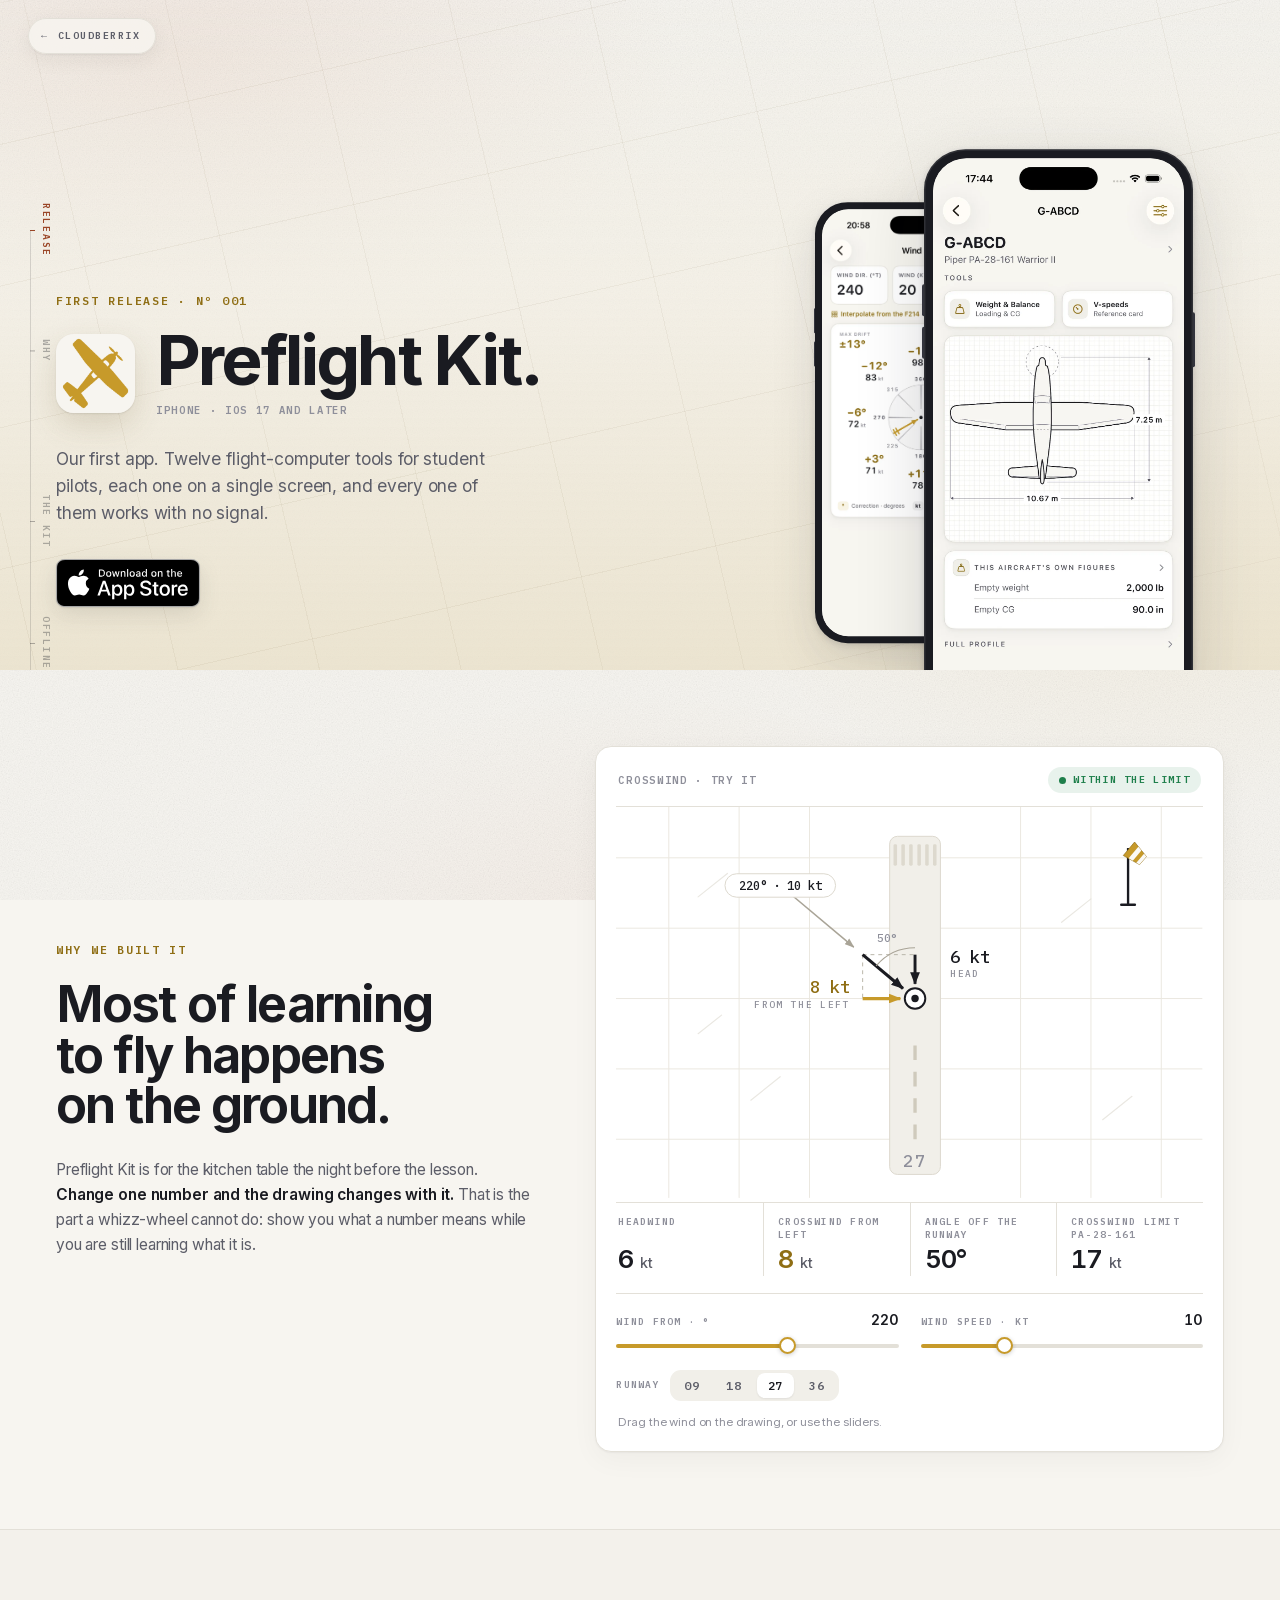
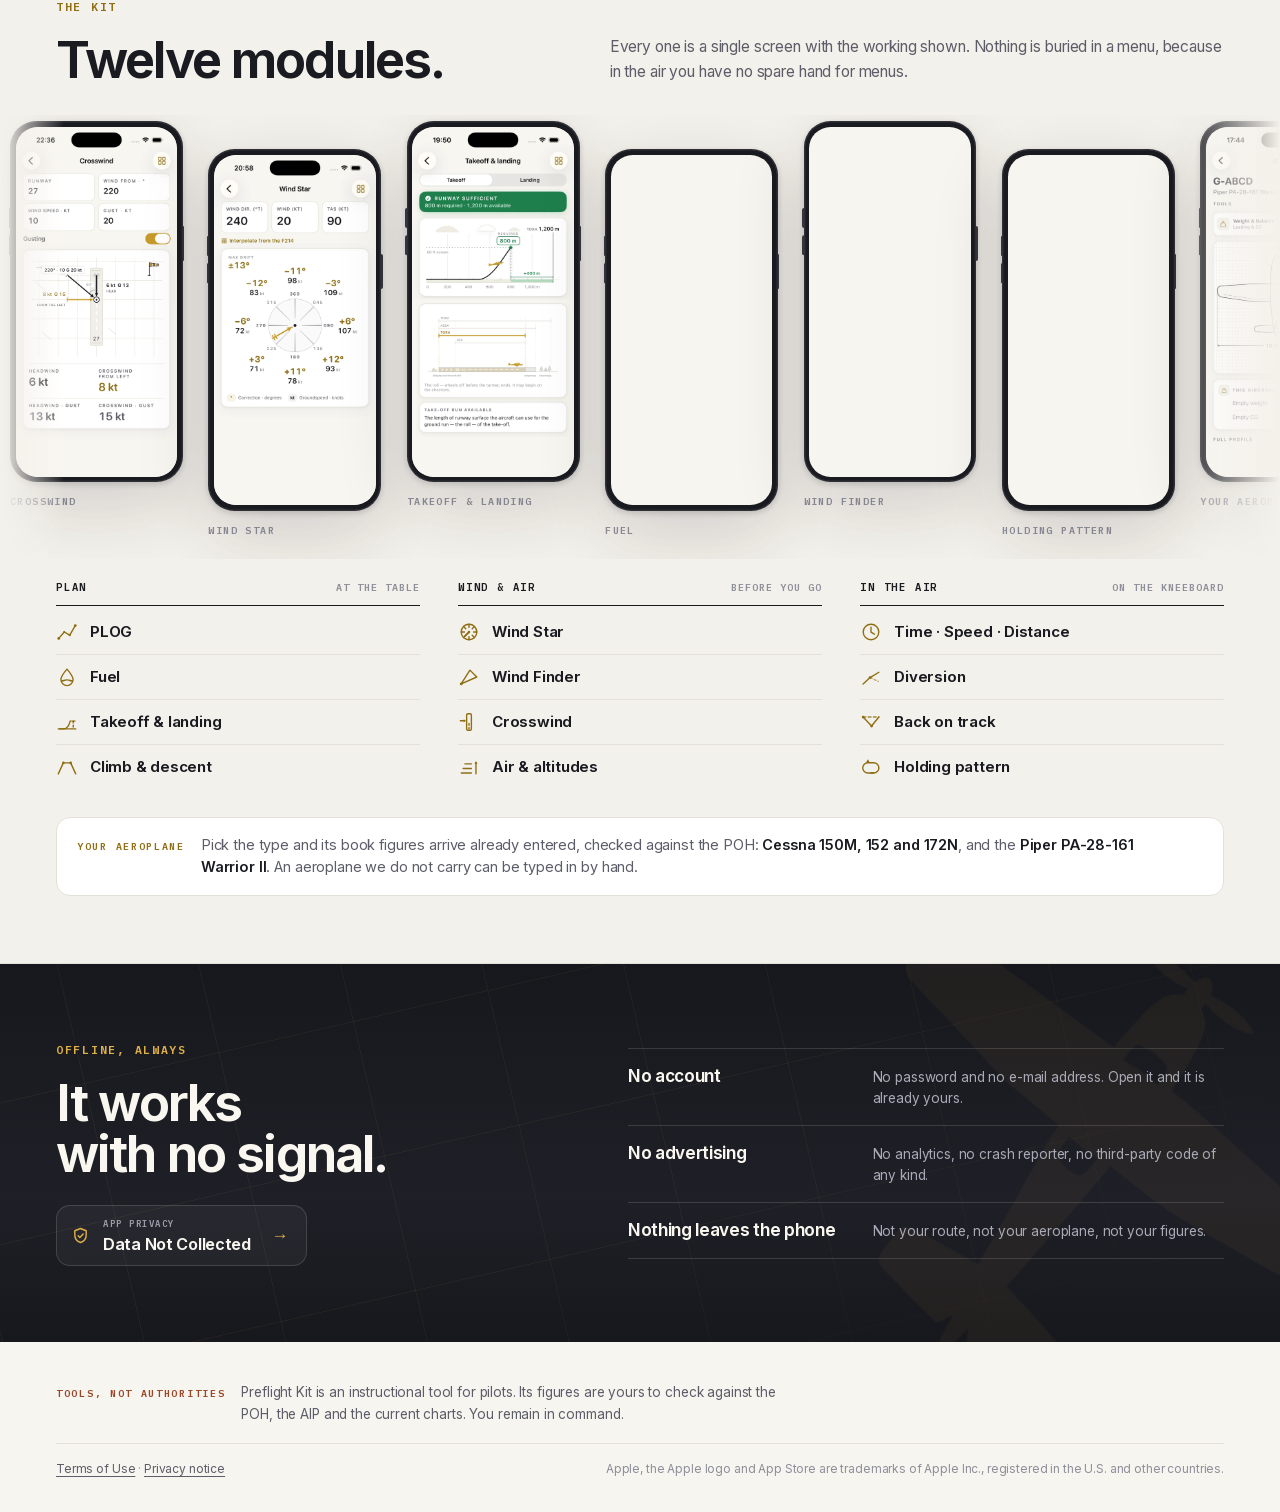
==== commit 078e6a1e: "Cut the Preflight Kit page to four bands and link the App Store listing The page showed far too much" ====
--- a/preflight/index.html
+++ b/preflight/index.html
@@ -9,7 +9,7 @@
 <meta name="theme-color" content="#F7F5F0">
 <link rel="canonical" href="https://cloudberrix.com/preflight/">
 <meta property="og:title" content="Preflight Kit — a flight computer for student pilots">
-<meta property="og:description" content="Twelve flight-computer tools, each on a single screen, and all of them work with no signal. Free for seven days, then £6.99 once.">
+<meta property="og:description" content="Twelve flight-computer tools, each on a single screen, and all of them work with no signal.">
 <meta property="og:type" content="website">
 <meta property="og:url" content="https://cloudberrix.com/preflight/">
 <meta property="og:image" content="https://cloudberrix.com/assets/preflight/og.jpg">
@@ -35,10 +35,7 @@
   <a href="#release" data-for="release">Release</a>
   <a href="#why" data-for="why">Why</a>
   <a href="#kit" data-for="kit">The kit</a>
-  <a href="#aircraft" data-for="aircraft">Aircraft</a>
-  <a href="#screens" data-for="screens">Screens</a>
   <a href="#offline" data-for="offline">Offline</a>
-  <a href="#get" data-for="get">Price</a>
 </nav>
 
 <header class="site-head">
@@ -50,10 +47,11 @@
        own material: its palette, its verdict colours, its sectional
        grid, its real captures. Amber has been held back on this site
        since the rebrand for exactly this — it is the release accent,
-       and this is the release. -->
+       and this is the release. Four bands, one paragraph each at most;
+       no price on the page, and no studio footer. -->
   <main id="main" class="pf">
 
-    <!-- ------------------------------------------------- 1 · ANNOUNCE -->
+    <!-- ------------------------------------------------- 1 · RELEASE -->
     <div class="pf-band pf-announce" id="release">
       <div class="shell">
         <div class="pf-hero">
@@ -73,16 +71,15 @@
             student pilots, each one on a single screen, and every one of them
             works with no&nbsp;signal.</p>
 
-            <div class="pf-stats reveal">
-              <div class="pf-stat"><b>Twelve</b><span>modules, one screen each</span></div>
-              <div class="pf-stat"><b>Four</b><span>aircraft types, checked against the POH</span></div>
-              <div class="pf-stat"><b>Zero</b><span>bytes of your data leaving the phone</span></div>
-            </div>
-
+            <!-- Apple ID 6797961336 (App Store Connect, and AppStoreLink.appleID
+                 in the app). Sold in the UK only, so the link names the GB
+                 storefront. The badge is Apple's own artwork, kept here rather
+                 than loaded from Apple, so no third party learns you visited. -->
             <div class="pf-cta reveal">
-              <p class="pf-soon"><i aria-hidden="true"></i> Coming to the App Store</p>
-              <p class="pf-price"><b>Free for seven days.</b> Then £6.99 once.
-              No subscription, and nothing to&nbsp;cancel.</p>
+              <a class="pf-store" href="https://apps.apple.com/gb/app/preflight-kit-flight-computer/id6797961336">
+                <img src="/assets/preflight/app-store-badge.svg"
+                     alt="Download on the App Store" width="144" height="48">
+              </a>
             </div>
           </div>
 
@@ -111,7 +108,7 @@
       </div>
     </div>
 
-    <!-- ------------------------------------------------- 2 · THE STATEMENT -->
+    <!-- ------------------------------------------------- 2 · WHY -->
     <div class="pf-band pf-thesis" id="why">
       <div class="shell">
         <div class="pf-split">
@@ -120,13 +117,9 @@
             <h2 class="pf-h2 reveal">Most of learning to fly happens on the&nbsp;ground.</h2>
             <div class="pf-body reveal">
               <p>Preflight Kit is for the kitchen table the night before the lesson.
-              Work a heading, a fuel figure or a crosswind as many times as it takes
-              for it to stop being hard. No exercise sheet, no timer, no marking.</p>
-              <p><b>Change one number and the drawing changes with it.</b> Swing the
-              wind round the compass and the drift changes sides. Push the crosswind
-              past the limit and the verdict turns red. That is the part a whizz-wheel
-              cannot do: show you what a number means while you are still learning
-              what it&nbsp;is.</p>
+              <b>Change one number and the drawing changes with it.</b> That is the part
+              a whizz-wheel cannot do: show you what a number means while you are still
+              learning what it&nbsp;is.</p>
             </div>
           </div>
 
@@ -228,14 +221,15 @@
                 </div>
               </div>
             </div>
-            <p class="pf-demo-foot">Drag the wind on the drawing, or use the sliders.
-            The app does this on the phone, with haptics on the verdict.</p>
+            <p class="pf-demo-foot">Drag the wind on the drawing, or use the sliders.</p>
           </div>
         </div>
       </div>
     </div>
 
-    <!-- ------------------------------------------------- 3 · THE KIT -->
+    <!-- ------------------------------------------------- 3 · THE KIT
+         The screens rail is the kit's picture, the twelve are named under
+         it, and the aeroplane gets one line at the end. -->
     <div class="pf-band pf-kit" id="kit">
       <div class="shell">
         <div class="pf-kit-head">
@@ -243,10 +237,48 @@
             <p class="eyebrow reveal">The kit</p>
             <h2 class="pf-h2 reveal">Twelve modules.</h2>
           </div>
-          <p class="reveal">Every one is a single screen with the working shown, grouped
-          the way a flight is: what you do at the table, what the wind is doing, and
-          what you need with the aeroplane already moving. Nothing is buried in a menu,
-          because in the air you have no spare hand for&nbsp;menus.</p>
+          <p class="reveal">Every one is a single screen with the working shown.
+          Nothing is buried in a menu, because in the air you have no spare hand
+          for&nbsp;menus.</p>
+        </div>
+
+        <div class="pf-rail reveal" tabindex="0" role="group" aria-label="Screens from Preflight Kit">
+          <figure class="pf-shot pf-phone">
+            <div class="phone"><div class="phone-screen"><img src="/assets/preflight/screen-crosswind.webp" alt="Crosswind: runway 27, wind 220 at 10 gusting 20, split into 6 knots of headwind and 8 knots of crosswind from the left." width="940" height="2044" loading="lazy" decoding="async"></div></div>
+            <figcaption>Crosswind</figcaption>
+          </figure>
+          <figure class="pf-shot pf-phone is-raised">
+            <div class="phone"><div class="phone-screen"><img src="/assets/preflight/screen-windstar.webp" alt="Wind Star: drift and groundspeed for twelve tracks around one dial." width="940" height="2044" loading="lazy" decoding="async"></div></div>
+            <figcaption>Wind Star</figcaption>
+          </figure>
+          <figure class="pf-shot pf-phone">
+            <div class="phone"><div class="phone-screen"><img src="/assets/preflight/screen-runway.webp" alt="Takeoff and landing: 800 metres required against 1,200 metres available, with the runway declared distances drawn." width="940" height="2044" loading="lazy" decoding="async"></div></div>
+            <figcaption>Takeoff &amp; landing</figcaption>
+          </figure>
+          <figure class="pf-shot pf-phone is-raised">
+            <div class="phone"><div class="phone-screen"><img src="/assets/preflight/screen-fuel.webp" alt="Fuel: minimum fuel required broken into taxi, trip, contingency, alternate and final reserve, with the margin left over." width="940" height="2044" loading="lazy" decoding="async"></div></div>
+            <figcaption>Fuel</figcaption>
+          </figure>
+          <figure class="pf-shot pf-phone">
+            <div class="phone"><div class="phone-screen"><img src="/assets/preflight/screen-windfinder.webp" alt="Wind Finder: the wind worked back from a heading of 340, a track of 300 and a groundspeed of 95." width="940" height="2044" loading="lazy" decoding="async"></div></div>
+            <figcaption>Wind Finder</figcaption>
+          </figure>
+          <figure class="pf-shot pf-phone is-raised">
+            <div class="phone"><div class="phone-screen"><img src="/assets/preflight/screen-hold.webp" alt="Holding pattern: a teardrop entry drawn on the compass with the entry sectors marked." width="940" height="2044" loading="lazy" decoding="async"></div></div>
+            <figcaption>Holding pattern</figcaption>
+          </figure>
+          <figure class="pf-shot pf-phone">
+            <div class="phone"><div class="phone-screen"><img src="/assets/preflight/screen-aircraft.webp" alt="An aircraft: G-ABCD, a Piper PA-28-161 Warrior II, drawn to its own span and length." width="940" height="2044" loading="lazy" decoding="async"></div></div>
+            <figcaption>Your aeroplane</figcaption>
+          </figure>
+          <figure class="pf-shot pf-phone is-raised">
+            <div class="phone"><div class="phone-screen"><img src="/assets/preflight/screen-fleet.webp" alt="The hangar: a list of saved aircraft with registration, type, maximum take-off weight, usable fuel and burn rate." width="940" height="2044" loading="lazy" decoding="async"></div></div>
+            <figcaption>The hangar</figcaption>
+          </figure>
+          <figure class="pf-shot pf-phone">
+            <div class="phone"><div class="phone-screen"><img src="/assets/preflight/screen-convert.webp" alt="Convert: litres to US gallons, imperial gallons, kilograms and pounds on parallel scrub scales." width="940" height="2044" loading="lazy" decoding="async"></div></div>
+            <figcaption>Convert</figcaption>
+          </figure>
         </div>
 
         <div class="pf-groups">
@@ -254,19 +286,19 @@
             <h3>Plan <em>at the table</em></h3>
             <div class="pf-mod">
               <svg viewBox="0 0 24 24" fill="none" stroke="currentColor" stroke-width="1.5" stroke-linecap="round" stroke-linejoin="round" aria-hidden="true"><polyline points="3,19 9,12 15,15.5 21,5"/><circle cx="3" cy="19" r="1.5" fill="currentColor" stroke="none"/><circle cx="9" cy="12" r="1.2" fill="currentColor" stroke="none"/><circle cx="15" cy="15.5" r="1.2" fill="currentColor" stroke="none"/><circle cx="21" cy="5" r="1.5" fill="currentColor" stroke="none"/></svg>
-              <div><b>PLOG</b><span>Headings, times and legs for the whole route.</span></div>
+              <div><b>PLOG</b></div>
             </div>
             <div class="pf-mod">
               <svg viewBox="0 0 24 24" fill="none" stroke="currentColor" stroke-width="1.5" stroke-linecap="round" stroke-linejoin="round" aria-hidden="true"><path d="M12 3.4S5.4 11 5.4 14.8a6.6 6.6 0 0 0 13.2 0C18.6 11 12 3.4 12 3.4Z"/><path d="M6 16.4c2.4 0 2.8-1.3 6-1.3s3.6 1.3 6 1.3"/></svg>
-              <div><b>Fuel</b><span>The minimum you must carry, and the margin you actually have.</span></div>
+              <div><b>Fuel</b></div>
             </div>
             <div class="pf-mod">
               <svg viewBox="0 0 24 24" fill="none" stroke="currentColor" stroke-width="1.5" stroke-linecap="round" stroke-linejoin="round" aria-hidden="true"><path d="M2.5 19.5h19"/><path d="M4 19.5h4.6c3.6 0 5.6-3.4 7-8.7"/><path d="M18.8 11v8.5" stroke-dasharray="2 2.4"/><path d="M17.1 11h3.6"/></svg>
-              <div><b>Takeoff &amp; landing</b><span>Your POH figure taken through the CAA safety factors, with a verdict against the runway you have.</span></div>
+              <div><b>Takeoff &amp; landing</b></div>
             </div>
             <div class="pf-mod">
               <svg viewBox="0 0 24 24" fill="none" stroke="currentColor" stroke-width="1.5" stroke-linecap="round" stroke-linejoin="round" aria-hidden="true"><path d="M2.5 19.5 8 7.5h8l5.5 12"/><circle cx="8" cy="7.5" r="1.4" fill="currentColor" stroke="none"/><circle cx="16" cy="7.5" r="1.4" fill="currentColor" stroke="none"/></svg>
-              <div><b>Climb &amp; descent</b><span>Top of climb, top of descent, and the rate to fly.</span></div>
+              <div><b>Climb &amp; descent</b></div>
             </div>
           </div>
 
@@ -274,19 +306,19 @@
             <h3>Wind &amp; air <em>before you go</em></h3>
             <div class="pf-mod">
               <svg viewBox="0 0 24 24" fill="none" stroke="currentColor" stroke-width="1.5" stroke-linecap="round" stroke-linejoin="round" aria-hidden="true"><circle cx="12" cy="12" r="8.5"/><path d="M12 7V3.5M15.5 8.5 18 6M17 12h3.5M15.5 15.5 18 18M12 17v3.5M8.5 15.5 6 18M7 12H3.5M8.5 8.5 6 6"/><path d="M12 12 7.8 16.2" stroke-width="2"/><circle cx="12" cy="12" r="1.3" fill="currentColor" stroke="none"/></svg>
-              <div><b>Wind Star</b><span>Drift and groundspeed for every track, on one dial.</span></div>
+              <div><b>Wind Star</b></div>
             </div>
             <div class="pf-mod">
               <svg viewBox="0 0 24 24" fill="none" stroke="currentColor" stroke-width="1.5" stroke-linecap="round" stroke-linejoin="round" aria-hidden="true"><path d="M3.5 19.5 13 4.5l7.5 7.5Z"/><circle cx="3.5" cy="19.5" r="1.5" fill="currentColor" stroke="none"/></svg>
-              <div><b>Wind Finder</b><span>The wind’s speed and direction, read back from the drift you are seeing.</span></div>
+              <div><b>Wind Finder</b></div>
             </div>
             <div class="pf-mod">
               <svg viewBox="0 0 24 24" fill="none" stroke="currentColor" stroke-width="1.5" stroke-linecap="round" stroke-linejoin="round" aria-hidden="true"><rect x="9.4" y="3" width="5.2" height="18" rx="1.4"/><path d="M12 13.6v6" stroke-dasharray="2 2.4"/><path d="M2.6 10.6h4.6"/><path d="M6.2 8.9 8.7 10.6 6.2 12.3Z" fill="currentColor" stroke="none"/></svg>
-              <div><b>Crosswind</b><span>The head and cross split, against the limit.</span></div>
+              <div><b>Crosswind</b></div>
             </div>
             <div class="pf-mod">
               <svg viewBox="0 0 24 24" fill="none" stroke="currentColor" stroke-width="1.5" stroke-linecap="round" stroke-linejoin="round" aria-hidden="true"><path d="M3.6 18.6h11M5.6 13.6h9M7.6 8.6h7"/><path d="M19.6 19.4V7"/><path d="M17.9 8.4 19.6 5.6 21.3 8.4Z" fill="currentColor" stroke="none"/></svg>
-              <div><b>Air &amp; altitudes</b><span>Pressure altitude, density altitude and TAS.</span></div>
+              <div><b>Air &amp; altitudes</b></div>
             </div>
           </div>
 
@@ -294,343 +326,84 @@
             <h3>In the air <em>on the kneeboard</em></h3>
             <div class="pf-mod">
               <svg viewBox="0 0 24 24" fill="none" stroke="currentColor" stroke-width="1.5" stroke-linecap="round" stroke-linejoin="round" aria-hidden="true"><circle cx="12" cy="12" r="8.5"/><path d="M12 6.8v5.4l3.7 2.2"/></svg>
-              <div><b>Time · Speed · Distance</b><span>Any two of them give the third.</span></div>
+              <div><b>Time · Speed · Distance</b></div>
             </div>
             <div class="pf-mod">
               <svg viewBox="0 0 24 24" fill="none" stroke="currentColor" stroke-width="1.5" stroke-linecap="round" stroke-linejoin="round" aria-hidden="true"><path d="M3.4 19.6 11 12.6"/><path d="M11 12.6 20.6 6.8"/><path d="M11 12.6 20 16.8" stroke-dasharray="2.4 2.4" opacity=".55"/><circle cx="11" cy="12.6" r="1.5" fill="currentColor" stroke="none"/></svg>
-              <div><b>Diversion</b><span>New heading and new time, in seconds.</span></div>
+              <div><b>Diversion</b></div>
             </div>
             <div class="pf-mod">
               <svg viewBox="0 0 24 24" fill="none" stroke="currentColor" stroke-width="1.5" stroke-linecap="round" stroke-linejoin="round" aria-hidden="true"><path d="M3.4 6.6h17.2" stroke-dasharray="3 2.6" opacity=".8"/><circle cx="3.4" cy="6.6" r="1.5" fill="currentColor" stroke="none"/><path d="M3.4 6.6 12.6 16.4"/><path d="M12.6 16.4 20.6 6.6"/><circle cx="12.6" cy="16.4" r="1.5" fill="currentColor" stroke="none"/></svg>
-              <div><b>Back on track</b><span>The 1-in-60 correction, drawn.</span></div>
+              <div><b>Back on track</b></div>
             </div>
             <div class="pf-mod">
               <svg viewBox="0 0 24 24" fill="none" stroke="currentColor" stroke-width="1.5" stroke-linecap="round" stroke-linejoin="round" aria-hidden="true"><path d="M8.6 7.4h6.4a5.6 5.6 0 0 1 0 11.2H8.6a5.6 5.6 0 1 1 0-11.2Z"/><path d="M8.6 3.6 10.8 7.4H6.4Z" fill="currentColor" stroke="none"/><path d="M15 18.6h-3.2"/></svg>
-              <div><b>Holding pattern</b><span>Entry sector, drift headings and the outbound time.</span></div>
+              <div><b>Holding pattern</b></div>
             </div>
           </div>
         </div>
 
         <div class="pf-kit-foot reveal">
-          <b>And the small things</b>
-          <p>Kilograms to pounds, litres to gallons, feet to metres, knots, Celsius,
-          hectopascals. Drag to scrub, no keyboard. Fuel reserve rules you set once,
-          day and night. Haptics on every&nbsp;verdict.</p>
+          <b>Your aeroplane</b>
+          <p>Pick the type and its book figures arrive already entered, checked against
+          the POH: <span>Cessna 150M, 152 and 172N</span>, and the <span>Piper PA-28-161
+          Warrior&nbsp;II</span>. An aeroplane we do not carry can be typed in by&nbsp;hand.</p>
         </div>
       </div>
     </div>
 
-    <!-- ------------------------------------------------- 4 · THE AEROPLANE -->
-    <div class="pf-band" id="aircraft">
-      <div class="shell">
-        <div class="pf-split" style="align-items:end">
-          <div>
-            <p class="eyebrow reveal">The aeroplane</p>
-            <h2 class="pf-h2 reveal">The aeroplane your school&nbsp;flies.</h2>
-          </div>
-          <div class="pf-body reveal">
-            <p>Pick the type and its book figures arrive already entered, checked against
-            the POH. Add the registration and the empty weight off the school’s schedule,
-            and it is ready before your next&nbsp;lesson.</p>
-          </div>
-        </div>
-
-        <div class="pf-air-table reveal">
-            <div class="pf-table">
-              <header>
-                <h3>Types carried</h3>
-                <span>Figures from the POH</span>
-              </header>
-              <div class="pf-tw">
-                <table>
-                  <thead>
-                    <tr><th scope="col">Type</th><th scope="col">MTOW</th><th scope="col">Demo. x-wind</th><th scope="col">V<sub>r</sub></th><th scope="col">V<sub>y</sub></th><th scope="col">V<sub>ne</sub></th><th scope="col">Usable fuel</th><th scope="col">Burn</th></tr>
-                  </thead>
-                  <tbody>
-                    <tr><td>Cessna 150M</td><td>1,600 lb</td><td>13 kt</td><td>53</td><td>68</td><td>141</td><td>85.2 L</td><td>22.3 L/hr</td></tr>
-                    <tr><td>Cessna 152</td><td>1,670 lb</td><td>12 kt</td><td>50</td><td>67</td><td>149</td><td>92.7 L</td><td>23.1 L/hr</td></tr>
-                    <tr><td>Cessna 172N</td><td>2,300 lb</td><td>15 kt</td><td>55</td><td>73</td><td>160</td><td>151.4 L</td><td>31.8 L/hr</td></tr>
-                    <tr><td>Piper PA-28-161 Warrior II</td><td>2,440 lb</td><td>17 kt</td><td>55</td><td>79</td><td>160</td><td>181.7 L</td><td>32.2 L/hr</td></tr>
-                  </tbody>
-                </table>
-              </div>
-            </div>
-        </div>
-
-        <div class="pf-air-grid">
-          <!-- the envelope, drawn from the shipped PA-28-161 template -->
-          <figure class="pf-env reveal" style="margin:0">
-            <h3>Weight &amp; balance · PA-28-161</h3>
-            <svg viewBox="0 0 470 330" role="img" aria-label="Centre of gravity envelope for the Piper PA-28-161 Warrior II, with a loaded take-off point of 2,295 pounds at 90.1 inches sitting inside the normal category envelope.">
-              <!-- grid -->
-              <g stroke="#EBE8E0" stroke-width="1">
-                <path d="M123 22V268M188 22V268M253 22V268M318 22V268M383 22V268"/>
-                <path d="M58 194.2h390M58 145h390M58 95.8h390M58 46.6h390"/>
-              </g>
-              <!-- axes -->
-              <path d="M58 22V268H448" stroke="#DDD9CE" stroke-width="1.4" fill="none"/>
-
-              <!-- utility, then normal -->
-              <path d="M90.5 243.4 90.5 157.3 116.5 140.1 415.5 140.1 415.5 243.4Z"
-                    fill="none" stroke="#B0ACA0" stroke-width="1.2" stroke-dasharray="5 4"/>
-              <path d="M90.5 243.4 90.5 157.3 262.75 36.8 415.5 36.8 415.5 243.4Z"
-                    fill="rgba(30,127,75,.07)" stroke="#1E7F4B" stroke-width="1.8" stroke-linejoin="round"/>
-
-              <!-- MTOW -->
-              <path d="M58 36.8h390" stroke="#C2362B" stroke-width="1.2" stroke-dasharray="6 5"/>
-              <text x="446" y="31" text-anchor="end" font-size="9.5" letter-spacing="1.2" fill="#C2362B">MTOW 2,440 LB</text>
-
-              <!-- the loaded point -->
-              <path d="M320.4 72.4V268M58 72.4H320.4" stroke="#1E7F4B" stroke-width="1" stroke-dasharray="3 4" opacity=".38"/>
-              <circle cx="320.4" cy="72.4" r="15" fill="rgba(30,127,75,.14)"/>
-              <circle cx="320.4" cy="72.4" r="5.6" fill="#1E7F4B" stroke="#FFFFFF" stroke-width="2"/>
-              <g>
-                <rect x="180" y="60.4" width="114" height="24" rx="12" fill="#FFFFFF" stroke="#DDD9CE"/>
-                <text x="237" y="76.4" text-anchor="middle" font-size="11.5" fill="#1A1B21">2,295 lb · 90.1 in</text>
-              </g>
-
-              <!-- category labels -->
-              <text x="404" y="55" text-anchor="end" font-size="9" letter-spacing="1.3" fill="#1E7F4B">NORMAL</text>
-              <text x="404" y="156" text-anchor="end" font-size="9" letter-spacing="1.3" fill="#8E8F9A">UTILITY</text>
-
-              <!-- scales -->
-              <g font-size="9.5" fill="#8E8F9A">
-                <text x="50" y="247" text-anchor="end">1,600</text>
-                <text x="50" y="197.8" text-anchor="end">1,800</text>
-                <text x="50" y="148.6" text-anchor="end">2,000</text>
-                <text x="50" y="99.4" text-anchor="end">2,200</text>
-                <text x="50" y="50.2" text-anchor="end">2,400</text>
-                <text x="123" y="284" text-anchor="middle">84</text>
-                <text x="188" y="284" text-anchor="middle">86</text>
-                <text x="253" y="284" text-anchor="middle">88</text>
-                <text x="318" y="284" text-anchor="middle">90</text>
-                <text x="383" y="284" text-anchor="middle">92</text>
-                <text x="448" y="284" text-anchor="middle">94</text>
-              </g>
-              <text x="253" y="306" text-anchor="middle" font-size="9" letter-spacing="1.5" fill="#8E8F9A">CG · INCHES AFT OF DATUM</text>
-              <text x="18" y="145" text-anchor="middle" font-size="9" letter-spacing="1.5" fill="#8E8F9A" transform="rotate(-90 18 145)">WEIGHT · LB</text>
-            </svg>
-
-            <div class="pf-load">
-              <div><span>Empty weight</span><span>1,467 lb</span><span>87.0 in</span></div>
-              <div><span>Pilot &amp; front passenger</span><span>340 lb</span><span>80.5 in</span></div>
-              <div><span>Rear passengers</span><span>170 lb</span><span>118.1 in</span></div>
-              <div><span>Baggage</span><span>30 lb</span><span>142.8 in</span></div>
-              <div><span>Fuel · 181.7 L, full tanks</span><span>288 lb</span><span>95.0 in</span></div>
-              <div class="pf-total"><span>Take-off</span><span>2,295 lb</span><span>90.1 in</span></div>
-            </div>
-            <p class="pf-verdict">
-              <svg viewBox="0 0 16 16" aria-hidden="true" fill="none" stroke="currentColor" stroke-width="2" stroke-linecap="round" stroke-linejoin="round"><path d="M3 8.4 6.4 11.8 13 5.2"/></svg>
-              Inside the envelope <em>145 lb under MTOW</em>
-            </p>
-            <figcaption class="pf-note" style="margin-top:11px">A worked example on the
-            shipped Warrior&nbsp;II template, at a typical empty weight. Load it differently
-            and the point moves.</figcaption>
-          </figure>
-
-          <div class="pf-brings reveal">
-            <h3>What the type brings</h3>
-            <dl>
-              <div>
-                <dt>V-speeds</dt>
-                <dd>The reference card for the type, from V<sub>so</sub> to V<sub>ne</sub>.</dd>
-              </div>
-              <div>
-                <dt>Weight &amp; balance</dt>
-                <dd>Stations and their arms, the tanks, and the CG envelope drawn to the book.</dd>
-              </div>
-              <div>
-                <dt>The drawing</dt>
-                <dd>The aeroplane to its own span and length, so you can see you picked the right one.</dd>
-              </div>
-              <div>
-                <dt>Performance</dt>
-                <dd>The POH take-off and landing tables, read at the pressure altitude and temperature you have.</dd>
-              </div>
-              <div>
-                <dt>Compass card</dt>
-                <dd>For °M, steer °C — the deviation card off the panel.</dd>
-              </div>
-              <div class="pf-hand">
-                <dt>Or enter it by hand</dt>
-                <dd>Every one of these can be typed in for an aeroplane we do not carry, envelope corner points included.</dd>
-              </div>
-            </dl>
-          </div>
-        </div>
-      </div>
-    </div>
-
-    <!-- ------------------------------------------------- 5 · THE SCREENS -->
-    <div class="pf-band pf-screens" id="screens">
-      <div class="shell">
-        <div class="pf-rail-head">
-          <div>
-            <p class="eyebrow reveal">The screens</p>
-            <h2 class="pf-h2 reveal">Every answer is&nbsp;drawn.</h2>
-          </div>
-          <p class="reveal">Nine screens · hover to hold</p>
-        </div>
-
-        <div class="pf-rail reveal" tabindex="0" role="group" aria-label="Screens from Preflight Kit">
-          <figure class="pf-shot pf-phone">
-            <div class="phone"><div class="phone-screen"><img src="/assets/preflight/screen-crosswind.webp" alt="Crosswind: runway 27, wind 220 at 10 gusting 20, split into 6 knots of headwind and 8 knots of crosswind from the left." width="940" height="2044" loading="lazy" decoding="async"></div></div>
-            <figcaption>Crosswind<em>Head and cross, against the limit</em></figcaption>
-          </figure>
-          <figure class="pf-shot pf-phone is-raised">
-            <div class="phone"><div class="phone-screen"><img src="/assets/preflight/screen-windstar.webp" alt="Wind Star: drift and groundspeed for twelve tracks around one dial." width="940" height="2044" loading="lazy" decoding="async"></div></div>
-            <figcaption>Wind Star<em>Drift on every heading at once</em></figcaption>
-          </figure>
-          <figure class="pf-shot pf-phone">
-            <div class="phone"><div class="phone-screen"><img src="/assets/preflight/screen-runway.webp" alt="Takeoff and landing: 800 metres required against 1,200 metres available, with the runway declared distances drawn." width="940" height="2044" loading="lazy" decoding="async"></div></div>
-            <figcaption>Takeoff &amp; landing<em>TORA, TODA, ASDA, LDA, decoded</em></figcaption>
-          </figure>
-          <figure class="pf-shot pf-phone is-raised">
-            <div class="phone"><div class="phone-screen"><img src="/assets/preflight/screen-fuel.webp" alt="Fuel: minimum fuel required broken into taxi, trip, contingency, alternate and final reserve, with the margin left over." width="940" height="2044" loading="lazy" decoding="async"></div></div>
-            <figcaption>Fuel<em>The minimum, and the margin</em></figcaption>
-          </figure>
-          <figure class="pf-shot pf-phone">
-            <div class="phone"><div class="phone-screen"><img src="/assets/preflight/screen-windfinder.webp" alt="Wind Finder: the wind worked back from a heading of 340, a track of 300 and a groundspeed of 95." width="940" height="2044" loading="lazy" decoding="async"></div></div>
-            <figcaption>Wind Finder<em>The wind, from the drift you flew</em></figcaption>
-          </figure>
-          <figure class="pf-shot pf-phone is-raised">
-            <div class="phone"><div class="phone-screen"><img src="/assets/preflight/screen-hold.webp" alt="Holding pattern: a teardrop entry drawn on the compass with the entry sectors marked." width="940" height="2044" loading="lazy" decoding="async"></div></div>
-            <figcaption>Holding pattern<em>The entry, before you need it</em></figcaption>
-          </figure>
-          <figure class="pf-shot pf-phone">
-            <div class="phone"><div class="phone-screen"><img src="/assets/preflight/screen-aircraft.webp" alt="An aircraft: G-ABCD, a Piper PA-28-161 Warrior II, drawn to its own span and length." width="940" height="2044" loading="lazy" decoding="async"></div></div>
-            <figcaption>Your aeroplane<em>Drawn to its own span and length</em></figcaption>
-          </figure>
-          <figure class="pf-shot pf-phone is-raised">
-            <div class="phone"><div class="phone-screen"><img src="/assets/preflight/screen-fleet.webp" alt="The hangar: a list of saved aircraft with registration, type, maximum take-off weight, usable fuel and burn rate." width="940" height="2044" loading="lazy" decoding="async"></div></div>
-            <figcaption>The hangar<em>Every aeroplane you fly</em></figcaption>
-          </figure>
-          <figure class="pf-shot pf-phone">
-            <div class="phone"><div class="phone-screen"><img src="/assets/preflight/screen-convert.webp" alt="Convert: litres to US gallons, imperial gallons, kilograms and pounds on parallel scrub scales." width="940" height="2044" loading="lazy" decoding="async"></div></div>
-            <figcaption>Convert<em>Drag to scrub, no keyboard</em></figcaption>
-          </figure>
-        </div>
-      </div>
-    </div>
-
-    <!-- ------------------------------------------------- 6 · DUSK -->
+    <!-- ------------------------------------------------- 4 · DUSK -->
     <div class="pf-band pf-dusk" id="offline">
       <img class="pf-dusk-mark" src="/assets/preflight/glyph-amber.png"
            alt="" width="640" height="640" aria-hidden="true" loading="lazy">
       <div class="shell">
-        <p class="eyebrow reveal">Offline, always</p>
-        <h2 class="pf-h2 reveal">It works with no&nbsp;signal.</h2>
-        <p class="pf-dusk-lede reveal">There is no account to make and nothing to sign in
-        to. It works in the club house, in the hangar and in the air, which is where a
-        flight-computer has to work or it is not one.</p>
-
-        <div class="pf-trio reveal">
-          <div>
-            <h3>No account</h3>
-            <p>No password and no e-mail address. Open it and it is already yours.</p>
-          </div>
-          <div>
-            <h3>No advertising</h3>
-            <p>No analytics, no crash reporter, no third-party code of any kind.</p>
-          </div>
-          <div>
-            <h3>Nothing leaves the phone</h3>
-            <p>Not your route, not your aeroplane, not your figures. The only network
-            traffic the app makes is the App Store’s own.</p>
-          </div>
-        </div>
-
-        <div class="pf-dusk-foot">
-          <div class="pf-pledge reveal">
-            <b>The promise</b>
-            <p>There is no licence check to fail. It will never lock you out mid-flight.</p>
-          </div>
-          <aside class="pf-label reveal">
-            <p class="pf-label-k">App privacy</p>
-            <p class="pf-label-v">
-              <svg viewBox="0 0 24 24" fill="none" stroke="currentColor" stroke-width="1.8" stroke-linecap="round" stroke-linejoin="round" aria-hidden="true"><path d="M12 3.2 4.8 6v5.5c0 4.4 3 8.2 7.2 9.3 4.2-1.1 7.2-4.9 7.2-9.3V6Z"/><path d="M9 12.2 11.2 14.4 15.4 10.2"/></svg>
-              Data Not Collected
-            </p>
-            <p class="pf-label-d">The app’s privacy manifest declares no tracking, no
-            tracking domains and no collected data types.</p>
-            <a class="pf-label-go" href="/preflight/privacy/">Read the notice <i aria-hidden="true">→</i></a>
-          </aside>
+        <div class="pf-dusk-grid">
+          <div class="pf-dusk-head">
+            <p class="eyebrow reveal">Offline, always</p>
+            <h2 class="pf-h2 reveal">It works with no&nbsp;signal.</h2>
+          </div>
+
+          <!-- the App Store privacy label, which for this app has one line on it -->
+          <a class="pf-privacy reveal" href="/preflight/privacy/">
+            <svg viewBox="0 0 24 24" fill="none" stroke="currentColor" stroke-width="1.8" stroke-linecap="round" stroke-linejoin="round" aria-hidden="true"><path d="M12 3.2 4.8 6v5.5c0 4.4 3 8.2 7.2 9.3 4.2-1.1 7.2-4.9 7.2-9.3V6Z"/><path d="M9 12.2 11.2 14.4 15.4 10.2"/></svg>
+            <span><small>App privacy</small><b>Data Not Collected</b></span>
+            <i aria-hidden="true">→</i>
+          </a>
+
+          <dl class="pf-nolist reveal">
+            <div>
+              <dt>No account</dt>
+              <dd>No password and no e-mail address. Open it and it is already yours.</dd>
+            </div>
+            <div>
+              <dt>No advertising</dt>
+              <dd>No analytics, no crash reporter, no third-party code of any kind.</dd>
+            </div>
+            <div>
+              <dt>Nothing leaves the phone</dt>
+              <dd>Not your route, not your aeroplane, not your figures.</dd>
+            </div>
+          </dl>
         </div>
       </div>
     </div>
 
-    <!-- ------------------------------------------------- 7 · THE CLOSE -->
-    <div class="pf-band pf-close" id="get">
-      <div class="shell">
-        <div class="pf-close-grid">
-          <div>
-            <p class="eyebrow reveal">Seven days free</p>
-            <h2 class="pf-h2 reveal">Then it is your&nbsp;call.</h2>
-            <p class="reveal">Every module is open from the first launch: your aeroplane,
-            every diagram, the whole kit. Nothing is held back to sell you later. Fly a
-            week of lessons on it and find out whether it is any good.</p>
-            <p class="reveal">On day seven there is no automatic charge and nothing to
-            cancel. If it has earned its place you buy it once, and it is yours on every
-            iPhone signed in to your Apple&nbsp;Account.</p>
-          </div>
-
-          <div class="pf-buy reveal">
-            <div class="pf-buy-price">
-              <b>£6.99</b>
-              <span><i>One payment</i><i>No subscription</i></span>
-            </div>
-            <dl class="pf-buy-rows">
-              <div><dt>Trial</dt><dd>Seven days, everything open</dd></div>
-              <div><dt>After the trial</dt><dd>£6.99 once</dd></div>
-              <div><dt>Devices</dt><dd>Every iPhone on your Apple Account</dd></div>
-              <div><dt>Requires</dt><dd>iOS 17 or later</dd></div>
-            </dl>
-            <p class="pf-soon"><i aria-hidden="true"></i> Coming to the App Store</p>
-            <p class="pf-buy-foot">Prices shown in your own storefront.<br>
-            <a href="/preflight/terms/">Terms of Use</a> ·
-            <a href="/preflight/privacy/">Privacy notice</a></p>
-          </div>
-        </div>
-
-        <div class="pf-disclaimer reveal">
-          <b>Tools, not authorities</b>
-          <div>
-            <p>Preflight Kit is an instructional tool for pilots. Its figures are yours to
-            check against the POH, the AIP and the current charts. You remain in command.</p>
-            <p class="pf-docs">The app has its own
-            <a href="/preflight/terms/">Terms of Use</a> and
-            <a href="/preflight/privacy/">Privacy notice</a>, bundled in it and
-            published here in full. The studio’s own are in the&nbsp;footer.</p>
-          </div>
-        </div>
-      </div>
-    </div>
-
   </main>
 
-<footer class="site-foot">
+<!-- The app's foot, not the studio's: the studio's details are one click
+     away, behind the pill in the corner. -->
+<footer class="pf-foot">
   <div class="shell">
-    <div class="foot-row">
-      <img class="foot-logo" src="/assets/logo-full-ink.png" alt="Cloudberrix" width="148" height="31">
-      <address class="foot-contact">
-        Cloudberrix OÜ · Tallinn, Estonia<br>
-        <a href="mailto:support@cloudberrix.com">support@cloudberrix.com</a>
-      </address>
-    </div>
-    <div class="foot-links">
-      <a href="/#contact">Contact</a>
-      <a href="/privacy/">Privacy</a>
-      <a href="/terms/">Terms</a>
-    </div>
-    <p class="imprint">
-      <span><b>Cloudberrix OÜ</b></span>
-      <span>Registry code 17557468</span>
-      <span class="imprint-addr">Tartu mnt 67/1-13b, Kesklinna linnaosa, Tallinn, 10115, Harju maakond, Estonia</span>
-    </p>
-    <div class="foot-legal">
-      <p>© <span id="year">2026</span> Cloudberrix OÜ. All rights reserved.</p>
-      <!-- Required once an App Store badge appears on the site — README, step 2. -->
-      <p>Apple and the App Store are trademarks of Apple Inc., registered in the U.S. and other countries.</p>
+    <div class="pf-disclaimer">
+      <b>Tools, not authorities</b>
+      <p>Preflight Kit is an instructional tool for pilots. Its figures are yours to
+      check against the POH, the AIP and the current charts. You remain in command.</p>
+    </div>
+    <div class="pf-foot-legal">
+      <p><a href="/preflight/terms/">Terms of Use</a> ·
+      <a href="/preflight/privacy/">Privacy notice</a></p>
+      <!-- Apple asks for this wherever its badge appears -->
+      <p>Apple, the Apple logo and App Store are trademarks of Apple Inc., registered in the U.S. and other countries.</p>
     </div>
   </div>
 </footer>
--- a/css/preflight.css
+++ b/css/preflight.css
@@ -25,14 +25,14 @@
 
 .pf-band {
   position: relative;
-  padding-block: clamp(66px, 9vh, 118px);
+  padding-block: clamp(56px, 7.5vh, 96px);
   scroll-margin-top: 24px;   /* nothing sticky to land under any more */
 }
 
 /* ------------------------------------------------------------------
    A product page carries no site bar. The studio's own pages have the
    logo and the four chapters; this one is a place you arrive at, so it
-   gets one small way back in the corner and the footer for the rest.
+   gets one small way back in the corner, and a foot of its own.
    The <header> element stays because site.js reaches for .site-head
    without checking whether it is there — see the README.
    ------------------------------------------------------------------ */
@@ -102,7 +102,7 @@
    ------------------------------------------------------------------ */
 .pf-announce {
   overflow: hidden;
-  padding-block: clamp(84px, 11vh, 132px) 0;
+  padding-block: clamp(72px, 9vh, 112px) 0;
   background:
     linear-gradient(180deg,
       rgba(247, 245, 240, 0) 0%,
@@ -129,12 +129,7 @@
   gap: clamp(28px, 4.4vw, 76px);
   align-items: end;
 }
-.pf-hero-copy { padding-bottom: clamp(56px, 8vh, 104px); }
-
-
-/* Seven bands means seven marks. The shipping spine is sized for four,
-   so on this page it runs longer and the labels are given room. */
-.spine { height: min(64vh, 560px); }
+.pf-hero-copy { padding-bottom: clamp(48px, 7vh, 88px); }
 
 /* the lockup: the icon at the scale it is tapped, and the name */
 .pf-lockup {
@@ -178,109 +173,25 @@
   text-wrap: pretty;
 }
 
-/* the register: three counts, hairlined like a ledger */
-.pf-stats {
-  display: grid;
-  grid-template-columns: repeat(3, minmax(0, 1fr));
-  margin: clamp(26px, 3.8vh, 44px) 0 0;
-  border-top: 1px solid var(--hairline);
-}
-.pf-stat { padding: 15px 18px 0; border-left: 1px solid var(--hairline); }
-.pf-stat:first-child { border-left: none; padding-left: 0; }
-.pf-stat b {
-  display: block;
-  font-family: var(--font-display);
-  font-weight: 300;
-  font-size: clamp(1.75rem, 3.1vw, 2.55rem);
-  letter-spacing: -0.035em;
-  line-height: 1.04;
-  color: var(--ink);
-  font-variant-numeric: tabular-nums;
-}
-.pf-stat span {
-  display: block;
-  margin-top: 6px;
-  max-width: 19ch;
-  font-size: 13px;
-  line-height: 1.42;
-  color: var(--ink-soft);
-}
-
 .pf-cta {
   display: flex;
   align-items: center;
   gap: clamp(16px, 2vw, 26px);
   flex-wrap: wrap;
-  margin-top: clamp(26px, 3.8vh, 42px);
-}
-/* Until the app is on the store there is no badge and no link: a
-   "Download" button that goes nowhere is worse than no button. When it
-   lands, .pf-badge below takes this one's place — with Apple's OFFICIAL
-   artwork, which must be downloaded from Apple Marketing Resources and
-   never hand-drawn. */
-.pf-soon {
-  display: inline-flex;
-  align-items: center;
-  gap: 10px;
-  margin: 0;
-  padding: 11px 20px 12px;
-  border-radius: 13px;
-  border: 1px dashed color-mix(in srgb, var(--amber) 58%, var(--hairline));
-  background: var(--amber-wash);
-  font-family: var(--font-mono);
-  font-weight: 600;
-  font-size: 11px;
-  letter-spacing: 0.15em;
-  text-transform: uppercase;
-  white-space: nowrap;
-  color: var(--amber-deep);
-}
-.pf-soon i {
-  width: 7px;
-  height: 7px;
-  border-radius: 50%;
-  background: var(--amber);
-  flex: none;
-}
-.pf-buy .pf-soon { width: 100%; justify-content: center; }
-
-.pf-badge {
-  display: inline-flex;
-  align-items: center;
-  gap: 11px;
-  padding: 9px 19px 10px 16px;
-  border-radius: 13px;
-  background: var(--ink);
-  color: #fff;
-  text-decoration: none;
-  box-shadow: var(--lift);
+  margin-top: clamp(26px, 3.6vh, 38px);
+}
+/* Apple's own badge, never redrawn, kept in assets/ rather than loaded
+   from Apple so no third party learns you visited. 40px is its minimum
+   height on screen, and a quarter of its height stays clear around it. */
+.pf-store {
+  display: inline-block;
+  border-radius: 9px;
   transition: transform 0.22s var(--ease-out), box-shadow 0.22s var(--ease-out);
-}
-.pf-badge:hover { transform: translateY(-1px); box-shadow: var(--lift-hover); }
-.pf-badge svg { flex: none; width: 23px; height: 27px; fill: #fff; }
-.pf-badge small {
-  display: block;
-  font-size: 9.5px;
-  letter-spacing: 0.045em;
-  line-height: 1.2;
-  opacity: 0.78;
-}
-.pf-badge b {
-  display: block;
-  font-family: var(--font-display);
-  font-size: 18px;
-  font-weight: 600;
-  letter-spacing: -0.022em;
-  line-height: 1.2;
-}
-.pf-price {
-  margin: 0;
-  font-size: 14px;
-  line-height: 1.45;
-  color: var(--ink-soft);
-  max-width: 19em;
-}
-.pf-price b { color: var(--ink); font-weight: 600; }
+  box-shadow: 0 1px 2px rgba(26, 27, 33, 0.10), 0 8px 22px rgba(26, 27, 33, 0.10);
+}
+.pf-store img { display: block; width: auto; height: 48px; }
+.pf-store:hover { transform: translateY(-1px); box-shadow: 0 2px 4px rgba(26, 27, 33, 0.12), 0 12px 30px rgba(26, 27, 33, 0.14); }
+.pf-store:focus-visible { outline: 2px solid var(--amber); outline-offset: 4px; }
 
 /* the phones stand in the band and are cropped by its floor */
 .pf-hero-stage {
@@ -338,7 +249,7 @@
 /* ------------------------------------------------------------------
    2 · THE STATEMENT, and the thing the statement is about
    ------------------------------------------------------------------ */
-.pf-thesis { padding-block: clamp(76px, 11vh, 136px); }
+.pf-thesis { padding-block: clamp(60px, 8.5vh, 108px); }
 .pf-split {
   display: grid;
   grid-template-columns: minmax(0, 0.86fr) minmax(0, 1.14fr);
@@ -555,9 +466,11 @@
 }
 
 /* ------------------------------------------------------------------
-   3 · THE KIT — twelve modules in three groups
+   3 · THE KIT — the screens as its picture, the twelve named in
+   three groups under them, and the aeroplane as one line at the end
    ------------------------------------------------------------------ */
 .pf-kit {
+  overflow: hidden;   /* the rail crosses the whole window */
   background: rgba(241, 239, 233, 0.66);
   border-block: 1px solid var(--hairline);
 }
@@ -566,319 +479,26 @@
   grid-template-columns: minmax(0, 0.9fr) minmax(0, 1.1fr);
   gap: clamp(24px, 4vw, 68px);
   align-items: end;
-  margin-bottom: clamp(30px, 4.6vh, 54px);
-}
-.pf-kit-head p {
+}
+.pf-kit-head > p {
   margin: 0;
   font-size: 15.5px;
   line-height: 1.6;
   color: var(--ink-soft);
   max-width: 40em;
 }
-.pf-groups {
-  display: grid;
-  grid-template-columns: repeat(3, minmax(0, 1fr));
-  gap: clamp(20px, 3vw, 44px);
-  align-items: stretch;
-}
-/* every group runs the same four rows, so the hairlines line up across
-   all three columns however the descriptions happen to wrap */
-.pf-group {
-  display: grid;
-  grid-template-rows: auto repeat(4, minmax(0, 1fr));
-}
-.pf-group > h3 {
-  display: flex;
-  align-items: baseline;
-  gap: 10px;
-  margin: 0 0 4px;
-  padding-bottom: 11px;
-  border-bottom: 1px solid var(--ink);
-  font-family: var(--font-mono);
-  font-weight: 600;
-  font-size: 10.5px;
-  letter-spacing: 0.17em;
-  text-transform: uppercase;
-  color: var(--ink);
-}
-.pf-group > h3 em {
-  margin-left: auto;
-  font-style: normal;
-  font-size: 10px;
-  letter-spacing: 0.1em;
-  color: var(--ink-faint);
-}
-.pf-mod {
-  display: grid;
-  grid-template-columns: 26px minmax(0, 1fr);
-  gap: 13px;
-  align-items: start;
-  align-content: start;
-  padding: 15px 0;
-  border-bottom: 1px solid var(--hairline);
-}
-.pf-mod:last-child { border-bottom: none; }
-.pf-mod svg {
-  width: 26px;
-  height: 26px;
-  color: var(--amber-deep);
-  overflow: visible;
-}
-.pf-mod b {
-  display: block;
-  font-family: var(--font-display);
-  font-weight: 640;
-  font-size: 15.5px;
-  letter-spacing: -0.014em;
-  color: var(--ink);
-  line-height: 1.3;
-}
-.pf-mod span {
-  display: block;
-  margin-top: 3px;
-  font-size: 13.5px;
-  line-height: 1.48;
-  color: var(--ink-soft);
-}
-.pf-kit-foot {
-  display: grid;
-  grid-template-columns: auto minmax(0, 1fr);
-  gap: 16px;
-  align-items: baseline;
-  margin-top: clamp(26px, 3.6vh, 40px);
-  padding: 16px 20px;
-  border-radius: var(--r-control);
-  background: var(--sheet);
-  border: 1px solid var(--hairline);
-}
-.pf-kit-foot b {
-  font-family: var(--font-mono);
-  font-weight: 600;
-  font-size: 10px;
-  letter-spacing: 0.17em;
-  text-transform: uppercase;
-  color: var(--amber-deep);
-  white-space: nowrap;
-}
-.pf-kit-foot p { margin: 0; font-size: 14.5px; line-height: 1.55; color: var(--ink-soft); }
-
-/* ------------------------------------------------------------------
-   4 · THE AEROPLANE — the book figures, and the envelope
-   ------------------------------------------------------------------ */
-.pf-air-grid {
-  display: grid;
-  grid-template-columns: minmax(0, 1.04fr) minmax(0, 0.96fr);
-  gap: clamp(26px, 3.4vw, 52px);
-  align-items: start;
-  margin-top: clamp(26px, 3.6vh, 42px);
-}
-/* what arrives with the type, beside the envelope it draws */
-.pf-brings > h3 {
-  display: flex;
-  align-items: baseline;
-  gap: 10px;
-  margin: 0 0 2px;
-  padding-bottom: 11px;
-  border-bottom: 1px solid var(--ink);
-  font-family: var(--font-mono);
-  font-weight: 600;
-  font-size: 10.5px;
-  letter-spacing: 0.17em;
-  text-transform: uppercase;
-  color: var(--ink);
-}
-.pf-brings dl { margin: 0; }
-.pf-brings dl > div { padding: 14px 0; border-bottom: 1px solid var(--hairline); }
-.pf-brings dl > div:last-child { border-bottom: none; }
-.pf-brings dt {
-  font-family: var(--font-display);
-  font-weight: 640;
-  font-size: 15.5px;
-  letter-spacing: -0.014em;
-  color: var(--ink);
-}
-.pf-brings dd { margin: 3px 0 0; font-size: 13.5px; line-height: 1.5; color: var(--ink-soft); }
-.pf-brings .pf-hand dt { color: var(--amber-deep); }
-.pf-air-table { margin-top: clamp(26px, 3.6vh, 46px); }
-/* the type column takes the slack, so the figures stay a block you can
-   read down rather than eight columns strung across the page */
-.pf-table th:first-child, .pf-table td:first-child { width: 38%; }
-.pf-table {
-  background: var(--sheet);
-  border: 1px solid var(--hairline);
-  border-radius: var(--r-card);
-  overflow: hidden;
-  box-shadow: var(--lift);
-}
-.pf-table header {
-  display: flex;
-  align-items: baseline;
-  justify-content: space-between;
-  gap: 12px;
-  padding: 12px 18px;
-  border-bottom: 1px solid var(--hairline);
-  background: var(--sheet-hi);
-}
-.pf-table header h3 {
-  margin: 0;
-  font-family: var(--font-display);
-  font-size: 15px;
-  font-weight: 640;
-  letter-spacing: -0.014em;
-}
-.pf-table header span {
-  font-family: var(--font-mono);
-  font-weight: 600;
-  font-size: 9.5px;
-  letter-spacing: 0.14em;
-  text-transform: uppercase;
-  color: var(--ink-faint);
-}
-.pf-tw { overflow-x: auto; }
-.pf-table table { border-collapse: collapse; width: 100%; min-width: 720px; }
-.pf-table th {
-  font-family: var(--font-mono);
-  font-weight: 600;
-  font-size: 9px;
-  letter-spacing: 0.13em;
-  text-transform: uppercase;
-  color: var(--ink-faint);
-  text-align: right;
-  padding: 9px 10px;
-  background: var(--recessed);
-  border-bottom: 1px solid var(--hairline);
-  white-space: nowrap;
-}
-.pf-table th:first-child { text-align: left; }
-.pf-table td {
-  padding: 11px 10px;
-  border-bottom: 1px solid var(--hairline);
-  font-size: 13px;
-  text-align: right;
-  font-family: var(--font-mono);
-  font-variant-numeric: tabular-nums;
-  color: var(--ink);
-  white-space: nowrap;
-}
-.pf-table tr:last-child td { border-bottom: none; }
-.pf-table td:first-child {
-  text-align: left;
-  font-family: var(--font-display);
-  font-weight: 620;
-  font-size: 14px;
-  letter-spacing: -0.012em;
-}
-.pf-table td:first-child em {
-  display: block;
-  font-style: normal;
-  font-family: var(--font-mono);
-  font-weight: 500;
-  font-size: 10px;
-  letter-spacing: 0.1em;
-  text-transform: uppercase;
-  color: var(--ink-faint);
-  margin-top: 2px;
-}
-.pf-note {
-  margin: 14px 2px 0;
-  font-size: 12.5px;
-  line-height: 1.55;
-  color: var(--ink-faint);
-}
-.pf-note b { color: var(--ink-soft); font-weight: 600; }
-
-.pf-env {
-  background: var(--sheet);
-  border: 1px solid var(--hairline);
-  border-radius: var(--r-card);
-  box-shadow: var(--lift);
-  padding: 16px 18px 14px;
-}
-.pf-env > h3 {
-  margin: 0 0 2px;
-  font-family: var(--font-mono);
-  font-weight: 600;
-  font-size: 10px;
-  letter-spacing: 0.16em;
-  text-transform: uppercase;
-  color: var(--ink-faint);
-}
-.pf-env svg { display: block; width: 100%; height: auto; margin: 6px 0 4px; }
-.pf-env svg text { font-family: var(--font-mono); font-weight: 500; }
-.pf-load { border-top: 1px solid var(--hairline); margin-top: 8px; }
-.pf-load div {
-  display: grid;
-  grid-template-columns: minmax(0, 1fr) auto auto;
-  gap: 12px;
-  padding: 6px 0;
-  border-bottom: 1px solid var(--hairline);
-  font-size: 12.5px;
-  color: var(--ink-soft);
-}
-.pf-load div span:not(:first-child) {
-  font-family: var(--font-mono);
-  font-variant-numeric: tabular-nums;
-  color: var(--ink);
-  min-width: 5.4em;
-  text-align: right;
-}
-.pf-load div span:last-child { color: var(--ink-faint); min-width: 4.6em; }
-.pf-load .pf-total {
-  border-bottom: none;
-  padding-top: 9px;
-  font-weight: 600;
-  color: var(--ink);
-}
-.pf-load .pf-total span:first-child { font-family: var(--font-display); font-weight: 640; }
-.pf-verdict {
-  display: flex;
-  align-items: center;
-  gap: 9px;
-  margin-top: 11px;
-  padding: 9px 13px;
-  border-radius: var(--r-row);
-  background: var(--pf-green-glow);
-  color: var(--pf-green);
-  font-family: var(--font-mono);
-  font-weight: 600;
-  font-size: 10px;
-  letter-spacing: 0.12em;
-  text-transform: uppercase;
-}
-.pf-verdict svg { width: 14px; height: 14px; flex: none; }
-.pf-verdict em { font-style: normal; margin-left: auto; opacity: 0.82; letter-spacing: 0.08em; }
-
-/* ------------------------------------------------------------------
-   5 · THE SCREENS — a rail that runs off the edge of the page
-   ------------------------------------------------------------------ */
-.pf-screens { overflow: hidden; padding-bottom: clamp(52px, 7vh, 86px); }
-.pf-rail-head {
-  display: flex;
-  align-items: baseline;
-  justify-content: space-between;
-  gap: 24px;
-  flex-wrap: wrap;
-}
-.pf-rail-head p {
-  margin: 0;
-  font-size: 14.5px;
-  color: var(--ink-faint);
-  font-family: var(--font-mono);
-  font-weight: 600;
-  font-size: 10px;
-  letter-spacing: 0.14em;
-  text-transform: uppercase;
-}
+/* the rail: the screens drift across the whole window, the band's
+   picture before its list */
 .pf-rail {
   display: flex;
   align-items: flex-start;
   gap: clamp(16px, 2vw, 30px);
-  margin-top: clamp(26px, 3.6vh, 44px);
+  margin-top: clamp(24px, 3.4vh, 40px);
   /* the rail crosses the whole window — it is a band, not a column. The
      left padding still lands the first frame on the content column, so
      the run starts aligned with the heading above it. */
   margin-inline: calc(-1 * ((100vw - min(1240px, 100vw)) / 2 + clamp(20px, 4vw, 36px)));
-  padding: 6px clamp(20px, 4vw, 36px) 30px
+  padding: 6px clamp(20px, 4vw, 36px) 20px
            max(clamp(20px, 4vw, 36px), calc(50vw - 620px + clamp(20px, 4vw, 36px)));
   overflow-x: auto;
   overscroll-behavior-x: contain;
@@ -897,12 +517,12 @@
 .pf-rail.is-dragging { cursor: grabbing; }
 .pf-rail::-webkit-scrollbar { display: none; }
 .pf-shot { flex: none; margin: 0; }
-.pf-shot .phone { --phone-w: clamp(158px, 15.5vw, 202px); }
+.pf-shot .phone { --phone-w: clamp(142px, 13.5vw, 188px); }
 /* the raised frames are marked, not counted: the run is duplicated to
    loop, and nth-child would flip the rhythm at the seam */
-.pf-shot.is-raised { margin-top: clamp(20px, 3vw, 40px); }
+.pf-shot.is-raised { margin-top: clamp(16px, 2.2vw, 30px); }
 .pf-shot figcaption {
-  margin-top: 15px;
+  margin-top: 12px;
   font-family: var(--font-mono);
   font-weight: 600;
   font-size: 10px;
@@ -910,16 +530,89 @@
   text-transform: uppercase;
   color: var(--ink-faint);
 }
-.pf-shot figcaption em {
+
+.pf-groups {
+  display: grid;
+  grid-template-columns: repeat(3, minmax(0, 1fr));
+  gap: clamp(20px, 3vw, 44px);
+  align-items: stretch;
+  margin-top: clamp(18px, 2.6vh, 30px);
+}
+/* every group runs the same four rows, so the hairlines line up across
+   all three columns however the descriptions happen to wrap */
+.pf-group {
+  display: grid;
+  grid-template-rows: auto repeat(4, minmax(0, 1fr));
+}
+.pf-group > h3 {
+  display: flex;
+  align-items: baseline;
+  gap: 10px;
+  margin: 0 0 4px;
+  padding-bottom: 11px;
+  border-bottom: 1px solid var(--ink);
+  font-family: var(--font-mono);
+  font-weight: 600;
+  font-size: 10.5px;
+  letter-spacing: 0.17em;
+  text-transform: uppercase;
+  color: var(--ink);
+}
+.pf-group > h3 em {
+  margin-left: auto;
+  font-style: normal;
+  font-size: 10px;
+  letter-spacing: 0.1em;
+  color: var(--ink-faint);
+}
+/* names only: the row is the icon and the name */
+.pf-mod {
+  display: grid;
+  grid-template-columns: 22px minmax(0, 1fr);
+  gap: 12px;
+  align-items: center;
+  align-content: center;
+  padding: 11px 0;
+  border-bottom: 1px solid var(--hairline);
+}
+.pf-mod:last-child { border-bottom: none; }
+.pf-mod svg {
+  width: 22px;
+  height: 22px;
+  color: var(--amber-deep);
+  overflow: visible;
+}
+.pf-mod b {
   display: block;
-  font-style: normal;
-  letter-spacing: 0.02em;
-  text-transform: none;
-  font-weight: 500;
-  font-size: 11px;
-  color: color-mix(in srgb, var(--ink-faint) 78%, transparent);
-  margin-top: 3px;
-}
+  font-family: var(--font-display);
+  font-weight: 640;
+  font-size: 15px;
+  letter-spacing: -0.014em;
+  color: var(--ink);
+  line-height: 1.3;
+}
+.pf-kit-foot {
+  display: grid;
+  grid-template-columns: auto minmax(0, 1fr);
+  gap: 16px;
+  align-items: baseline;
+  margin-top: clamp(20px, 3vh, 32px);
+  padding: 16px 20px;
+  border-radius: var(--r-control);
+  background: var(--sheet);
+  border: 1px solid var(--hairline);
+}
+.pf-kit-foot b {
+  font-family: var(--font-mono);
+  font-weight: 600;
+  font-size: 10px;
+  letter-spacing: 0.17em;
+  text-transform: uppercase;
+  color: var(--amber-deep);
+  white-space: nowrap;
+}
+.pf-kit-foot p { margin: 0; max-width: 70em; font-size: 14.5px; line-height: 1.55; color: var(--ink-soft); }
+.pf-kit-foot p span { color: var(--ink); font-weight: 600; }
 
 /* ------------------------------------------------------------------
    6 · DUSK — the app's own night palette, for the one claim that is
@@ -929,7 +622,7 @@
   background: linear-gradient(180deg, var(--pf-dusk) 0%, var(--pf-dusk-2) 62%, var(--pf-dusk) 100%);
   color: var(--pf-dusk-cream);
   overflow: hidden;
-  padding-block: clamp(76px, 11vh, 132px);
+  padding-block: clamp(60px, 8.5vh, 108px);
 }
 .pf-dusk::before {
   content: '';
@@ -955,234 +648,93 @@
   z-index: 1;
   pointer-events: none;
 }
-.pf-dusk-foot {
-  display: grid;
-  grid-template-columns: minmax(0, 1.22fr) minmax(0, 0.78fr);
-  gap: clamp(16px, 2.2vw, 30px);
-  align-items: stretch;
-  margin-top: clamp(30px, 4.4vh, 50px);
-}
+/* the claim beside its three rows, the label under the claim (and
+   under the rows, once they stack) */
+.pf-dusk-grid {
+  display: grid;
+  grid-template-columns: minmax(0, 0.92fr) minmax(0, 1.08fr);
+  grid-template-areas: "head list" "pill list";
+  gap: clamp(22px, 3vh, 32px) clamp(30px, 5vw, 84px);
+}
+.pf-dusk-head { grid-area: head; align-self: end; }
+.pf-nolist { grid-area: list; align-self: center; margin: 0; }
+.pf-nolist > div {
+  display: grid;
+  grid-template-columns: minmax(0, 0.78fr) minmax(0, 1.22fr);
+  gap: 20px;
+  align-items: baseline;
+  padding: 16px 0;
+  border-top: 1px solid var(--pf-dusk-line);
+}
+.pf-nolist > div:last-child { border-bottom: 1px solid var(--pf-dusk-line); }
+.pf-nolist dt {
+  font-family: var(--font-display);
+  font-size: 17px;
+  font-weight: 640;
+  letter-spacing: -0.018em;
+  line-height: 1.3;
+  color: var(--pf-dusk-cream);
+}
+.pf-nolist dd { margin: 0; font-size: 13.5px; line-height: 1.55; color: #A9AAB6; }
 /* the App Store privacy label, which for this app has one line on it */
-.pf-label {
+.pf-privacy {
+  grid-area: pill;
+  align-self: start;
+  justify-self: start;
+  display: inline-flex;
+  align-items: center;
+  gap: 13px;
+  padding: 11px 17px 11px 14px;
   border: 1px solid var(--pf-dusk-line);
   border-radius: var(--r-control);
   background: rgba(250, 247, 240, 0.045);
-  padding: 15px 20px 17px;
-}
-.pf-label-k {
-  margin: 0;
-  font-family: var(--font-mono);
-  font-weight: 600;
-  font-size: 9.5px;
+  color: var(--pf-dusk-cream);
+  text-decoration: none;
+  transition: border-color 0.25s var(--ease-out), background 0.25s var(--ease-out);
+}
+.pf-privacy svg { width: 19px; height: 19px; flex: none; color: var(--pf-dusk-amber); }
+.pf-privacy span { display: flex; flex-direction: column; gap: 3px; }
+.pf-privacy small {
+  font-family: var(--font-mono);
+  font-weight: 600;
+  font-size: 9px;
   letter-spacing: 0.17em;
   text-transform: uppercase;
   color: var(--pf-dusk-soft);
 }
-.pf-label-v {
-  margin: 9px 0 0;
-  display: flex;
-  align-items: center;
-  gap: 10px;
+.pf-privacy b {
   font-family: var(--font-display);
   font-weight: 640;
-  font-size: 18px;
-  letter-spacing: -0.02em;
-  color: var(--pf-dusk-cream);
-}
-.pf-label-v svg { width: 17px; height: 17px; flex: none; color: var(--pf-dusk-amber); }
-.pf-label-d { margin: 8px 0 0; font-size: 12.5px; line-height: 1.55; color: #9799A5; }
-.pf-label-go {
-  display: inline-flex;
-  align-items: center;
-  gap: 8px;
-  margin-top: 13px;
-  font-family: var(--font-mono);
-  font-weight: 600;
-  font-size: 10px;
-  letter-spacing: 0.14em;
-  text-transform: uppercase;
+  font-size: 16px;
+  letter-spacing: -0.018em;
+  line-height: 1.2;
+}
+.pf-privacy i {
+  font-style: normal;
+  margin-left: 8px;
   color: var(--pf-dusk-amber);
-  text-decoration: none;
-  border-bottom: 1px solid rgba(223, 175, 72, 0.35);
-  padding-bottom: 3px;
-  transition: color 0.25s var(--ease-out), border-color 0.25s var(--ease-out);
-}
-.pf-label-go:hover { color: var(--pf-dusk-cream); border-color: rgba(250, 247, 240, 0.6); }
-.pf-label-go i { font-style: normal; display: inline-block; transition: transform 0.25s var(--ease-out); }
-.pf-label-go:hover i { transform: translateX(3px); }
-
-/* the app's own documents, named as the app's so they are not mistaken
-   for the studio's, which the footer carries */
-.pf-disclaimer .pf-docs {
-  margin: 13px 0 0;
-  font-size: 13.5px;
-  line-height: 1.6;
-  color: var(--ink-soft);
-}
-.pf-docs a { color: var(--copper-deep); text-underline-offset: 3px; }
+  transition: transform 0.25s var(--ease-out);
+}
+.pf-privacy:hover, .pf-privacy:focus-visible {
+  border-color: rgba(223, 175, 72, 0.45);
+  background: rgba(250, 247, 240, 0.075);
+}
+.pf-privacy:hover i, .pf-privacy:focus-visible i { transform: translateX(3px); }
 .pf-dusk .eyebrow { color: var(--pf-dusk-amber); }
-.pf-dusk .pf-h2 { color: var(--pf-dusk-cream); max-width: 15ch; }
-.pf-dusk-lede {
-  margin: clamp(20px, 2.8vh, 28px) 0 0;
-  max-width: 46em;
-  font-size: clamp(1rem, 1.3vw, 1.16rem);
-  line-height: 1.58;
-  color: #C6C7D2;
-}
-.pf-trio {
-  display: grid;
-  grid-template-columns: repeat(3, minmax(0, 1fr));
-  gap: clamp(22px, 3.4vw, 46px);
-  margin-top: clamp(34px, 5vh, 60px);
-}
-.pf-trio > div { border-top: 1px solid var(--pf-dusk-line); padding-top: 15px; }
-.pf-trio h3 {
-  margin: 0 0 8px;
-  font-size: 17px;
-  font-weight: 640;
-  letter-spacing: -0.018em;
-  color: var(--pf-dusk-cream);
-}
-.pf-trio p { margin: 0; font-size: 13.5px; line-height: 1.6; color: #A9AAB6; }
-.pf-pledge {
-  display: flex;
-  gap: 16px;
-  align-items: center;
-  padding: 16px 22px;
-  border-radius: var(--r-control);
-  background: rgba(250, 247, 240, 0.055);
-  border: 1px solid var(--pf-dusk-line);
-}
-.pf-pledge b {
-  font-family: var(--font-mono);
-  font-weight: 600;
-  font-size: 10px;
-  letter-spacing: 0.17em;
-  text-transform: uppercase;
-  color: var(--pf-dusk-amber);
-  white-space: nowrap;
-}
-.pf-pledge p {
-  margin: 0;
-  font-family: var(--font-display);
-  font-size: clamp(1.05rem, 1.7vw, 1.42rem);
-  font-weight: 600;
-  letter-spacing: -0.022em;
-  line-height: 1.32;
-  color: var(--pf-dusk-cream);
-}
+.pf-dusk .pf-h2 { color: var(--pf-dusk-cream); max-width: 11ch; }
 
 /* ------------------------------------------------------------------
-   7 · THE CLOSE — daylight again, and the one thing to act on
+   THE FOOT — the app's, not the studio's. The studio's details are one
+   click away, behind the pill in the corner; what stays is what belongs
+   to the app: the disclaimer, its own two documents, and the trademark
+   line Apple asks for wherever its badge appears.
    ------------------------------------------------------------------ */
-.pf-close {
-  position: relative;
-  overflow: hidden;
-  padding-block: clamp(72px, 10vh, 124px);
-  border-bottom: 1px solid var(--hairline);
-}
-.pf-close::before {
-  content: '';
-  position: absolute;
-  z-index: 0;
-  right: -10%;
-  top: -30%;
-  width: 62%;
-  aspect-ratio: 1.2;
-  background: radial-gradient(closest-side,
-    rgba(199, 154, 42, 0.16) 0%, rgba(199, 154, 42, 0.06) 50%, rgba(199, 154, 42, 0) 76%);
-  pointer-events: none;
-}
-.pf-close > .shell { position: relative; z-index: 2; }
-.pf-close-grid {
-  display: grid;
-  grid-template-columns: minmax(0, 1.12fr) minmax(0, 0.88fr);
-  gap: clamp(30px, 4.6vw, 76px);
-  align-items: center;
-}
-.pf-close-grid > div > p {
-  margin: clamp(20px, 2.8vh, 28px) 0 0;
-  max-width: 34em;
-  font-size: 15.5px;
-  line-height: 1.62;
-  color: var(--ink-soft);
-}
-.pf-buy {
-  background: var(--sheet);
-  border: 1px solid var(--hairline);
-  border-radius: var(--r-card);
-  box-shadow: var(--lift);
-  padding: clamp(20px, 2.2vw, 28px);
-}
-.pf-buy-rows { margin: 0 0 clamp(18px, 2.4vh, 24px); }
-.pf-buy-rows div {
-  display: flex;
-  align-items: baseline;
-  justify-content: space-between;
-  gap: 14px;
-  padding: 11px 0;
-  border-bottom: 1px solid var(--hairline);
-}
-.pf-buy-rows dt {
-  font-family: var(--font-mono);
-  font-weight: 600;
-  font-size: 9.5px;
-  letter-spacing: 0.14em;
-  text-transform: uppercase;
-  color: var(--ink-faint);
-}
-.pf-buy-rows dd {
-  margin: 0;
-  font-family: var(--font-display);
-  font-weight: 620;
-  font-size: 14.5px;
-  letter-spacing: -0.012em;
-  color: var(--ink);
-  text-align: right;
-}
-.pf-buy-price {
-  display: flex;
-  align-items: baseline;
-  gap: 12px;
-  margin-bottom: clamp(16px, 2.2vh, 22px);
-}
-.pf-buy-price b {
-  font-family: var(--font-display);
-  font-weight: 300;
-  font-size: clamp(2.6rem, 5vw, 3.7rem);
-  letter-spacing: -0.045em;
-  line-height: 0.92;
-  color: var(--ink);
-  font-variant-numeric: tabular-nums;
-}
-.pf-buy-price span {
-  font-family: var(--font-mono);
-  font-weight: 600;
-  font-size: 10px;
-  letter-spacing: 0.14em;
-  text-transform: uppercase;
-  color: var(--amber-deep);
-  line-height: 1.6;
-}
-.pf-buy-price span i { display: block; font-style: normal; white-space: nowrap; }
-.pf-buy .pf-badge { width: 100%; justify-content: center; }
-.pf-buy-foot {
-  margin: 13px 0 0;
-  font-size: 11.5px;
-  line-height: 1.5;
-  color: var(--ink-faint);
-  text-align: center;
-}
-.pf-buy-foot a { color: var(--ink-faint); }
-
+.pf-foot { padding-block: clamp(30px, 4.4vh, 46px) clamp(26px, 3.8vh, 40px); }
 .pf-disclaimer {
   display: grid;
   grid-template-columns: auto minmax(0, 1fr);
   gap: 16px;
   align-items: baseline;
-  margin-top: clamp(34px, 5vh, 58px);
-  padding-top: 20px;
-  border-top: 1px solid var(--hairline);
 }
 .pf-disclaimer b {
   font-family: var(--font-mono);
@@ -1194,64 +746,60 @@
   white-space: nowrap;
 }
 .pf-disclaimer p { margin: 0; font-size: 13.5px; line-height: 1.6; color: var(--ink-soft); max-width: 62ch; }
+.pf-foot-legal {
+  display: flex;
+  flex-wrap: wrap;
+  justify-content: space-between;
+  gap: 8px 28px;
+  margin-top: 18px;
+  padding-top: 16px;
+  border-top: 1px solid var(--hairline);
+  font-size: 12px;
+  line-height: 1.5;
+  color: var(--ink-faint);
+}
+.pf-foot-legal p { margin: 0; }
+.pf-foot-legal a { color: var(--ink-soft); text-underline-offset: 3px; }
+.pf-foot-legal a:hover { color: var(--copper-deep); }
 
 /* ------------------------------------------------------------------
    responsive
    ------------------------------------------------------------------ */
 @media (max-width: 1080px) {
   .pf-hero { grid-template-columns: 1fr; gap: 8px; }
-  .pf-hero-copy { padding-bottom: clamp(30px, 5vh, 52px); }
   /* one column: the pair centres and grows, because the space is there */
   .pf-hero-stage { justify-content: center; padding-right: 0; padding-top: 8px; translate: 0 6%; }
   .pf-pair .is-lead .phone { --phone-w: clamp(226px, 29vw, 318px); }
   .pf-pair .pf-phone-back .phone { --phone-w: clamp(178px, 22.8vw, 250px); }
   .pf-split { grid-template-columns: 1fr; gap: 34px; }
   .pf-kit-head { grid-template-columns: 1fr; gap: 18px; align-items: start; }
-  .pf-groups { grid-template-columns: 1fr 1fr; gap: 10px 34px; }
-  .pf-air-grid { grid-template-columns: 1fr; }
-  .pf-close-grid { grid-template-columns: 1fr; gap: 34px; }
+  /* names are short, so the three groups hold three columns longer */
+  .pf-groups { grid-template-columns: repeat(3, minmax(0, 1fr)); gap: 10px 24px; }
+  .pf-dusk-grid { grid-template-columns: 1fr; grid-template-areas: "head" "list" "pill"; gap: 26px; }
 }
 @media (max-width: 760px) {
-  .pf-groups { grid-template-columns: 1fr; }
-  .pf-group { display: block; }
-  .pf-dusk-foot { grid-template-columns: 1fr; }
+  .pf-groups { grid-template-columns: 1fr; gap: 22px; }
+  .pf-group {
+    grid-template-columns: repeat(2, minmax(0, 1fr));
+    grid-template-rows: none;
+    column-gap: 18px;
+  }
+  .pf-group > h3 { grid-column: 1 / -1; }
+  .pf-group .pf-mod:nth-last-child(-n+2) { border-bottom: none; }
   .pf-dusk-mark { width: 78%; right: -18%; bottom: -8%; }
-  .pf-trio { grid-template-columns: 1fr; gap: 20px; }
+  .pf-nolist > div { grid-template-columns: 1fr; gap: 4px; }
+  .pf-privacy { justify-self: stretch; }
   .pf-read { grid-template-columns: 1fr 1fr; }
   .pf-read div:nth-child(3) { border-left: none; padding-left: 2px; }
   .pf-ctrls { grid-template-columns: 1fr; gap: 2px; }
-  .pf-stats { grid-template-columns: 1fr; border-top: none; }
-  .pf-stat {
-    border-left: none;
-    border-top: 1px solid var(--hairline);
-    padding: 13px 0 0;
-    display: flex;
-    align-items: baseline;
-    gap: 14px;
-  }
-  .pf-stat b { font-size: 1.7rem; }
-  .pf-stat span { margin-top: 0; max-width: none; }
   .pf-pair .pf-phone-back { display: none; }
   .pf-pair::before { left: -22%; right: -22%; }
   .pf-read div:nth-child(n+3) { border-top: 1px solid var(--hairline); padding-top: 13px; }
-  .pf-pledge, .pf-kit-foot, .pf-disclaimer {
+  .pf-kit-foot, .pf-disclaimer {
     grid-template-columns: 1fr;
-    flex-direction: column;
-    align-items: flex-start;
+    align-items: start;
     gap: 8px;
   }
-}
-/* the types table scrolls sideways below this; the fade says so */
-@media (max-width: 900px) {
-  .pf-tw {
-    -webkit-mask-image: linear-gradient(90deg, #000 0 86%, rgba(0, 0, 0, 0.16) 100%);
-    mask-image: linear-gradient(90deg, #000 0 86%, rgba(0, 0, 0, 0.16) 100%);
-  }
-}
-@media (max-width: 520px) {
-  .pf-cta { gap: 14px; }
-  .pf-badge { width: 100%; justify-content: center; }
-  .pf-buy-price { flex-direction: column; gap: 6px; }
 }
 
 /* the demo's motion is the point of the demo, but it still stops here */
